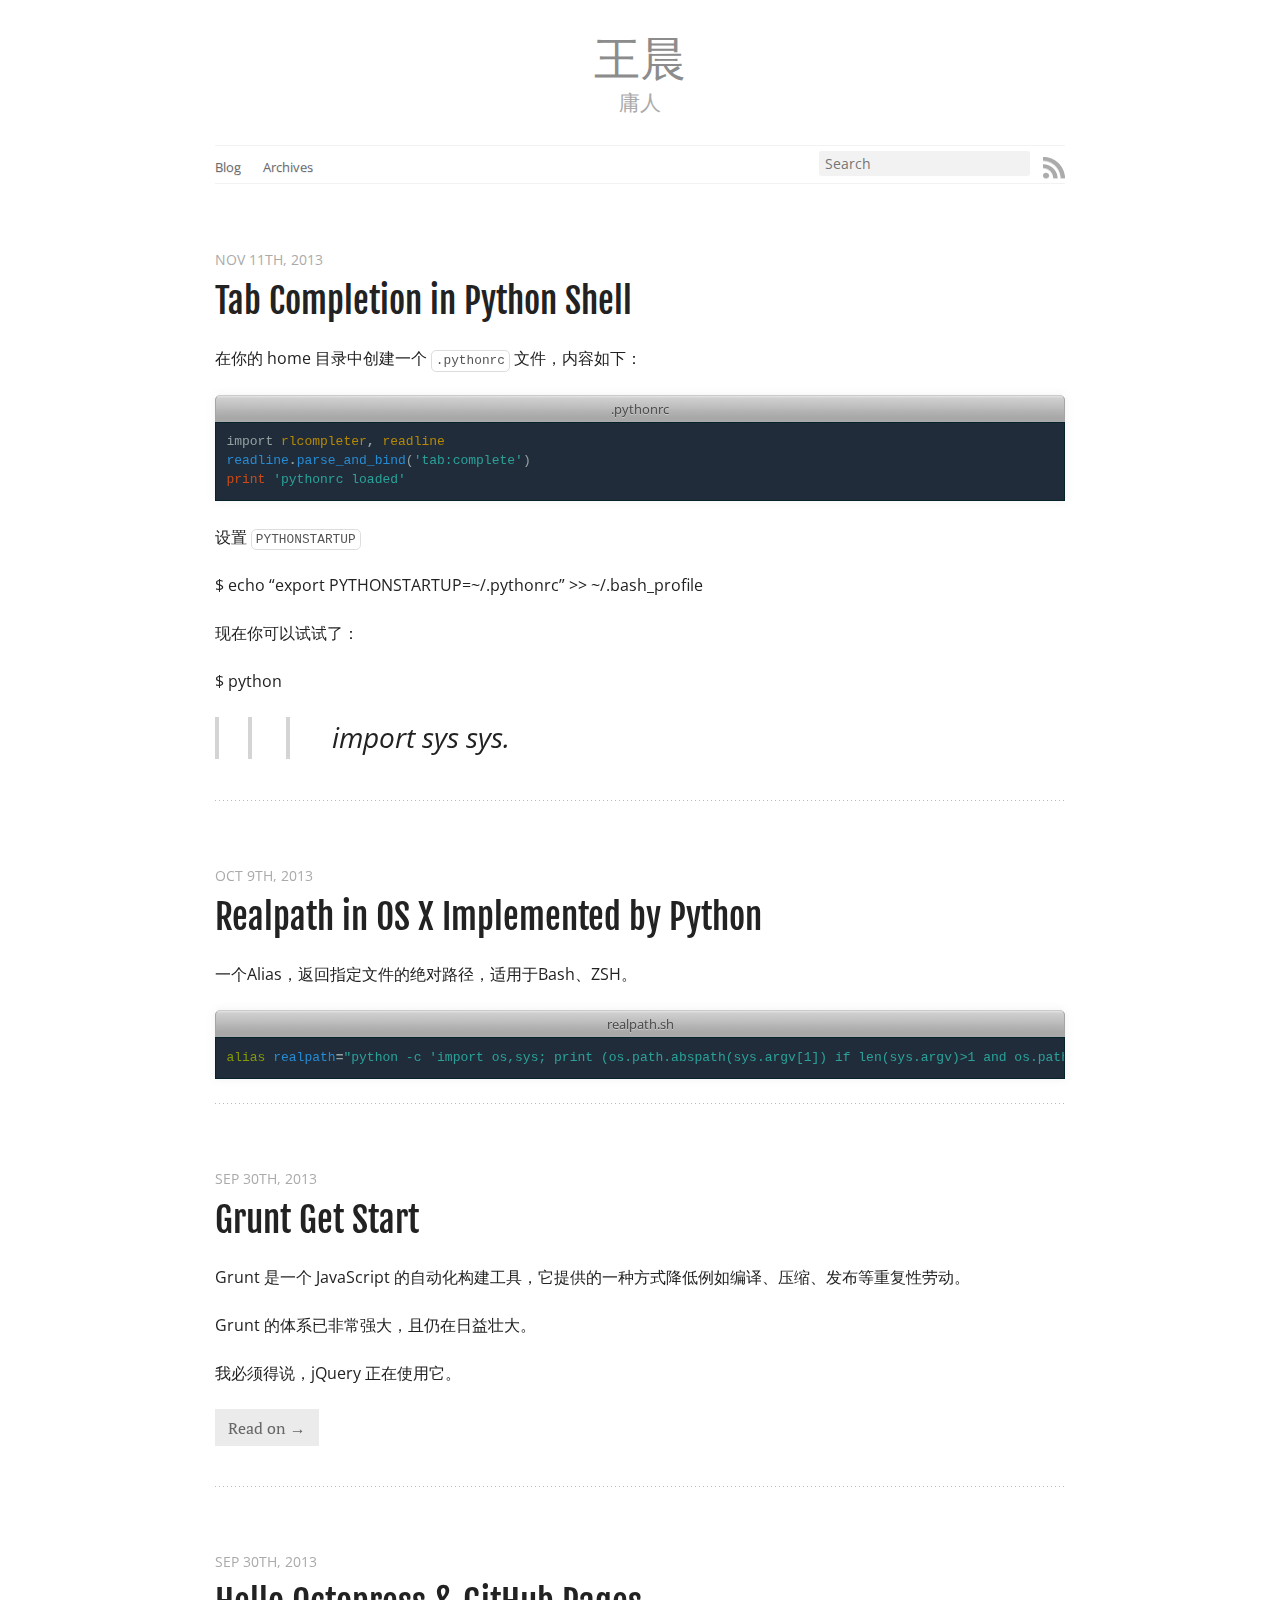
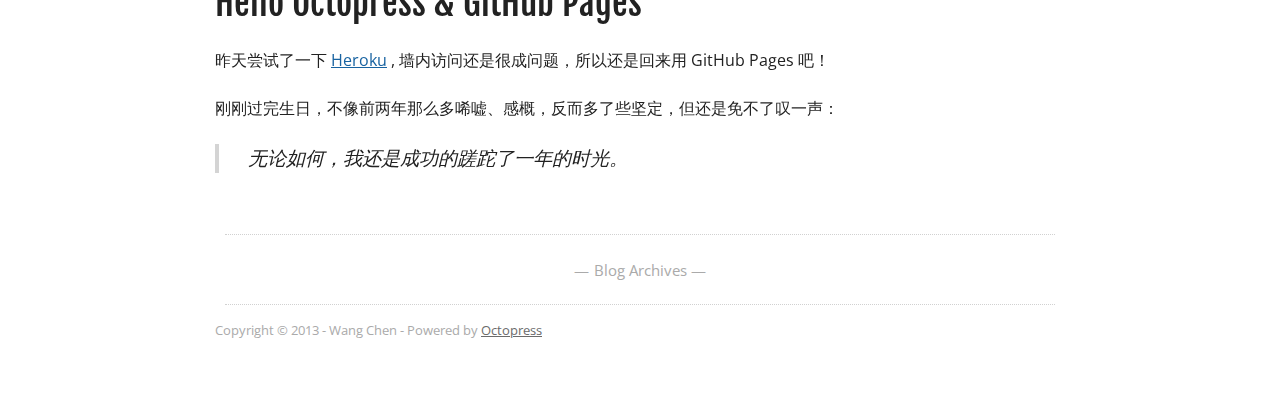
==== index.html @ 759566e2 "Site updated at 2013-11-11 11:44:43 UTC" ====
<!DOCTYPE html>
<!--[if IEMobile 7 ]><html class="no-js iem7"><![endif]-->
<!--[if lt IE 9]><html class="no-js lte-ie8"><![endif]-->
<!--[if (gt IE 8)|(gt IEMobile 7)|!(IEMobile)|!(IE)]><!--><html class="no-js" lang="en"><!--<![endif]-->
<head>
  <meta charset="utf-8">
  <title>王晨</title>
  <meta name="author" content="Wang Chen">

  
  <meta name="description" content="在你的 home 目录中创建一个 .pythonrc 文件，内容如下： .pythonrc 1
2
3
import rlcompleter, readline
readline.parse_and_bind(&#39;tab:complete&#39;)
print &#39;pythonrc &hellip;">
  

  <!-- http://t.co/dKP3o1e -->
  <meta name="HandheldFriendly" content="True">
  <meta name="MobileOptimized" content="320">
  <meta name="viewport" content="width=device-width, initial-scale=1">

  
  <link rel="canonical" href="http://wangchen.org">
  <link href="/favicon.png" rel="icon">
  <link href="/stylesheets/screen.css" media="screen, projection" rel="stylesheet" type="text/css">
  <link href="/atom.xml" rel="alternate" title="王晨" type="application/atom+xml">
  <script src="/javascripts/modernizr-2.0.js"></script>
  <script src="//ajax.googleapis.com/ajax/libs/jquery/1.9.1/jquery.min.js"></script>
  <script>!window.jQuery && document.write(unescape('%3Cscript src="./javascripts/lib/jquery.min.js"%3E%3C/script%3E'))</script>
  <script src="/javascripts/octopress.js" type="text/javascript"></script>
  <!--Fonts from Google"s Web font directory at http://google.com/webfonts -->
<meta property="qc:admins" content="22527742776716730566727" />
<link href="http://fonts.googleapis.com/css?family=PT+Serif:regular,italic,bold,bolditalic" rel="stylesheet" type="text/css">
<link href='http://fonts.googleapis.com/css?family=Open+Sans' rel='stylesheet' type='text/css'>
<link href='http://fonts.googleapis.com/css?family=Fjalla+One' rel='stylesheet' type='text/css'>
  

</head>

<body   class="collapse-sidebar sidebar-footer" >
  <header role="banner"><hgroup>
  <h1><a href="/">王晨</a></h1>
  
    <h2>庸人</h2>
  
</hgroup>

</header>
  <nav role="navigation"><ul class="subscription" data-subscription="rss">
  <li><a href="/atom.xml" rel="subscribe-rss" title="subscribe via RSS">RSS</a></li>
  
</ul>
  
<form action="http://google.com/search" method="get">
  <fieldset role="search">
    <input type="hidden" name="q" value="site:wangchen.org" />
    <input class="search" type="text" name="q" results="0" placeholder="Search"/>
  </fieldset>
</form>
  
<ul class="main-navigation">
  <li><a href="/">Blog</a></li>
  <li><a href="/blog/archives">Archives</a></li>
</ul>

</nav>
  <div id="main">
    <div id="content">
      <div class="blog-index">
  
  
  
    <article>
      
  <header>
    
      <h1 class="entry-title"><a href="/blog/2013/11/11/tab-completion-in-python-shell/">Tab Completion in Python Shell</a></h1>
    
    
      <p class="meta">
        








  


<time datetime="2013-11-11T19:32:00+08:00" pubdate data-updated="true">Nov 11<span>th</span>, 2013</time>
        
      </p>
    
  </header>


  <div class="entry-content"><p>在你的 home 目录中创建一个 <code>.pythonrc</code> 文件，内容如下：</p>

<figure class='code'><figcaption><span>.pythonrc </span></figcaption>
 <div class="highlight"><table><tr><td class="gutter"><pre class="line-numbers"><span class='line-number'>1</span>
<span class='line-number'>2</span>
<span class='line-number'>3</span>
</pre></td><td class='code'><pre><code class='python'><span class='line'><span class="kn">import</span> <span class="nn">rlcompleter</span><span class="o">,</span> <span class="nn">readline</span>
</span><span class='line'><span class="n">readline</span><span class="o">.</span><span class="n">parse_and_bind</span><span class="p">(</span><span class="s">&#39;tab:complete&#39;</span><span class="p">)</span>
</span><span class='line'><span class="k">print</span> <span class="s">&#39;pythonrc loaded&#39;</span>
</span></code></pre></td></tr></table></div></figure>


<p>设置 <code>PYTHONSTARTUP</code></p>

<p>  $ echo &ldquo;export PYTHONSTARTUP=~/.pythonrc&rdquo; >> ~/.bash_profile</p>

<p>现在你可以试试了：</p>

<p>  $ python</p>

<blockquote><blockquote><blockquote><p>import sys
sys.<TAB><TAB></p></blockquote></blockquote></blockquote>
</div>
  
  


    </article>
  
  
    <article>
      
  <header>
    
      <h1 class="entry-title"><a href="/blog/2013/10/09/realpath-in-os-x-implemented-by-python/">Realpath in OS X Implemented by Python</a></h1>
    
    
      <p class="meta">
        








  


<time datetime="2013-10-09T19:54:00+08:00" pubdate data-updated="true">Oct 9<span>th</span>, 2013</time>
        
      </p>
    
  </header>


  <div class="entry-content"><p>一个Alias，返回指定文件的绝对路径，适用于Bash、ZSH。</p>

<figure class='code'><figcaption><span>realpath.sh </span></figcaption>
 <div class="highlight"><table><tr><td class="gutter"><pre class="line-numbers"><span class='line-number'>1</span>
</pre></td><td class='code'><pre><code class='sh'><span class='line'><span class="nb">alias </span><span class="nv">realpath</span><span class="o">=</span><span class="s2">&quot;python -c &#39;import os,sys; print (os.path.abspath(sys.argv[1]) if len(sys.argv)&gt;1 and os.path.exists(sys.argv[1]) else \&quot;Invalid path\nUsage: realpath &lt;path&gt;\&quot;)&#39;&quot;</span>
</span></code></pre></td></tr></table></div></figure>

</div>
  
  


    </article>
  
  
    <article>
      
  <header>
    
      <h1 class="entry-title"><a href="/blog/2013/09/30/grunt-get-start/">Grunt Get Start</a></h1>
    
    
      <p class="meta">
        








  


<time datetime="2013-09-30T06:59:00+08:00" pubdate data-updated="true">Sep 30<span>th</span>, 2013</time>
        
      </p>
    
  </header>


  <div class="entry-content"><p>Grunt 是一个 JavaScript 的自动化构建工具，它提供的一种方式降低例如编译、压缩、发布等重复性劳动。</p>

<p>Grunt 的体系已非常强大，且仍在日益壮大。</p>

<p>我必须得说，jQuery 正在使用它。</p>

</div>
  
  
    <footer>
      <a rel="full-article" href="/blog/2013/09/30/grunt-get-start/">Read on &rarr;</a>
    </footer>
  


    </article>
  
  
    <article>
      
  <header>
    
      <h1 class="entry-title"><a href="/blog/2013/09/30/hello-octopress-and-github-pages/">Hello Octopress &amp; GitHub Pages</a></h1>
    
    
      <p class="meta">
        








  


<time datetime="2013-09-30T06:16:00+08:00" pubdate data-updated="true">Sep 30<span>th</span>, 2013</time>
        
      </p>
    
  </header>


  <div class="entry-content"><p>昨天尝试了一下 <a href="http://heroku.com">Heroku</a> , 墙内访问还是很成问题，所以还是回来用 GitHub Pages 吧！</p>

<p>刚刚过完生日，不像前两年那么多唏嘘、感概，反而多了些坚定，但还是免不了叹一声：</p>

<blockquote><p>无论如何，我还是成功的蹉跎了一年的时光。</p></blockquote>
</div>
  
  


    </article>
  
  <div class="pagination">
    
    <a href="/blog/archives">Blog Archives</a>
    
  </div>
</div>
<aside class="sidebar">
  
    <section>
  <h1>Recent Posts</h1>
  <ul id="recent_posts">
    
      <li class="post">
        <a href="/blog/2013/11/11/tab-completion-in-python-shell/">Tab completion in Python Shell</a>
      </li>
    
      <li class="post">
        <a href="/blog/2013/10/09/realpath-in-os-x-implemented-by-python/">Realpath in OS X implemented by Python</a>
      </li>
    
      <li class="post">
        <a href="/blog/2013/09/30/grunt-get-start/">Grunt Get Start</a>
      </li>
    
      <li class="post">
        <a href="/blog/2013/09/30/hello-octopress-and-github-pages/">Hello Octopress &amp; GitHub Pages</a>
      </li>
    
  </ul>
</section>

<section>
  <h1>GitHub Repos</h1>
  <ul id="gh_repos">
    <li class="loading">Status updating&#8230;</li>
  </ul>
  
  <a href="https://github.com/kitta4587@gmail.com">@kitta4587@gmail.com</a> on GitHub
  
  <script type="text/javascript">
    $(document).ready(function(){
        if (!window.jXHR){
            var jxhr = document.createElement('script');
            jxhr.type = 'text/javascript';
            jxhr.src = '/javascripts/libs/jXHR.js';
            var s = document.getElementsByTagName('script')[0];
            s.parentNode.insertBefore(jxhr, s);
        }

        github.showRepos({
            user: 'kitta4587@gmail.com',
            count: 0,
            skip_forks: true,
            target: '#gh_repos'
        });
    });
  </script>
  <script src="/javascripts/github.js" type="text/javascript"> </script>
</section>



<section class="googleplus">
  <h1>
    <a href="https://plus.google.com/kitta4587@gmail.com?rel=author">
      <img src="http://www.google.com/images/icons/ui/gprofile_button-32.png" width="32" height="32">
      Google+
    </a>
  </h1>
</section>



  
</aside>

    </div>
  </div>
  
  <footer role="contentinfo"><p>
  Copyright &copy; 2013 - Wang Chen -
  <span class="credit">Powered by <a href="http://octopress.org">Octopress</a></span>
</p>

</footer>
  

<script type="text/javascript">
      var disqus_shortname = 'wangchen-blog';
      
        
        var disqus_script = 'count.js';
      
    (function () {
      var dsq = document.createElement('script'); dsq.type = 'text/javascript'; dsq.async = true;
      dsq.src = 'http://' + disqus_shortname + '.disqus.com/' + disqus_script;
      (document.getElementsByTagName('head')[0] || document.getElementsByTagName('body')[0]).appendChild(dsq);
    }());
</script>








  <script type="text/javascript">
    (function() {
      var script = document.createElement('script'); script.type = 'text/javascript'; script.async = true;
      script.src = 'https://apis.google.com/js/plusone.js';
      var s = document.getElementsByTagName('script')[0]; s.parentNode.insertBefore(script, s);
    })();
  </script>



  <script type="text/javascript">
    (function(){
      var twitterWidgets = document.createElement('script');
      twitterWidgets.type = 'text/javascript';
      twitterWidgets.async = true;
      twitterWidgets.src = 'http://platform.twitter.com/widgets.js';
      document.getElementsByTagName('head')[0].appendChild(twitterWidgets);
    })();
  </script>




  
</body>
</html>
---- stylesheets/screen.css ----
html,body,div,span,applet,object,iframe,h1,h2,h3,h4,h5,h6,p,blockquote,pre,a,abbr,acronym,address,big,cite,code,del,dfn,em,img,ins,kbd,q,s,samp,small,strike,strong,sub,sup,tt,var,b,u,i,center,dl,dt,dd,ol,ul,li,fieldset,form,label,legend,table,caption,tbody,tfoot,thead,tr,th,td,article,aside,canvas,details,embed,figure,figcaption,footer,header,hgroup,menu,nav,output,ruby,section,summary,time,mark,audio,video{margin:0;padding:0;border:0;font:inherit;font-size:100%;vertical-align:baseline}html{line-height:1}ol,ul{list-style:none}table{border-collapse:collapse;border-spacing:0}caption,th,td{text-align:left;font-weight:normal;vertical-align:middle}q,blockquote{quotes:none}q:before,q:after,blockquote:before,blockquote:after{content:"";content:none}a img{border:none}article,aside,details,figcaption,figure,footer,header,hgroup,menu,nav,section,summary{display:block}article,aside,details,figcaption,figure,footer,header,hgroup,menu,nav,section,summary{display:block}a{color:#1863a1}a:visited{color:#751590}a:focus{color:#0181eb}a:hover{color:#0181eb}a:active{color:#01579f}aside.sidebar a{color:#1863a1}aside.sidebar a:focus{color:#0181eb}aside.sidebar a:hover{color:#0181eb}aside.sidebar a:active{color:#01579f}a{-webkit-transition:color 0.3s;-moz-transition:color 0.3s;-o-transition:color 0.3s;transition:color 0.3s}html{background:#252525 url('/images/line-tile.png?1381381595') top left}body>div{background:#f2f2f2 url('/images/noise.png?1381381595') top left;border-bottom:1px solid #bfbfbf}body>div>div{background:#f8f8f8 url('/images/noise.png?1381381595') top left;border-right:1px solid #e0e0e0}.heading,body>header h1,h1,h2,h3,h4,h5,h6{font-family:"Fjalla One","Georgia","Helvetica Neue",Arial,sans-serif}.sans,body>header h2,article header p.meta,article>footer,#content .blog-index footer,html .gist .gist-file .gist-meta,#blog-archives a.category,#blog-archives time,aside.sidebar section,body>footer{font-family:"Open Sans","Helvetica Neue",Arial,sans-serif}.serif,body,#content .blog-index a[rel=full-article]{font-family:"PT Serif",Georgia,Times,"Times New Roman",serif}.mono,pre,code,tt,p code,li code{font-family:Menlo,Monaco,"Andale Mono","lucida console","Courier New",monospace}body>header h1{font-size:2.2em;font-family:"Fjalla One","Georgia","Helvetica Neue",Arial,sans-serif;font-weight:normal;line-height:1.2em;margin-bottom:0.6667em}body>header h2{font-family:"PT Serif",Georgia,Times,"Times New Roman",serif}body{line-height:1.5em;color:#222}h1{font-size:2.2em;line-height:1.2em}@media only screen and (min-width: 992px){body{font-size:1.15em}h1{font-size:2.6em;line-height:1.2em}}h1,h2,h3,h4,h5,h6{text-rendering:optimizelegibility;margin-bottom:1em;font-weight:bold}h2,section h1{font-size:1.5em}h3,section h2,section section h1{font-size:1.3em}h4,section h3,section section h2,section section section h1{font-size:1em}h5,section h4,section section h3{font-size:.9em}h6,section h5,section section h4,section section section h3{font-size:.8em}p,article blockquote,ul,ol{margin-bottom:1.5em}ul{list-style-type:disc}ul ul{list-style-type:circle;margin-bottom:0px}ul ul ul{list-style-type:square;margin-bottom:0px}ol{list-style-type:decimal}ol ol{list-style-type:lower-alpha;margin-bottom:0px}ol ol ol{list-style-type:lower-roman;margin-bottom:0px}ul,ul ul,ul ol,ol,ol ul,ol ol{margin-left:1.3em}ul ul,ul ol,ol ul,ol ol{margin-bottom:0em}strong{font-weight:bold}em{font-style:italic}sup,sub{font-size:0.8em;position:relative;display:inline-block}sup{top:-.5em}sub{bottom:-.5em}q{font-style:italic}q:before{content:"\201C"}q:after{content:"\201D"}em,dfn{font-style:italic}strong,dfn{font-weight:bold}del,s{text-decoration:line-through}abbr,acronym{border-bottom:1px dotted;cursor:help}sub,sup{line-height:0}hr{margin-bottom:0.2em}small{font-size:.8em}big{font-size:1.2em}article blockquote{font-style:italic;position:relative;font-size:1.2em;line-height:1.5em;padding-left:1em;border-left:4px solid rgba(170,170,170,0.5)}article blockquote cite{font-style:italic}article blockquote cite a{color:#aaa !important;word-wrap:break-word}article blockquote cite:before{content:'\2014';padding-right:.3em;padding-left:.3em;color:#aaa}@media only screen and (min-width: 992px){article blockquote{padding-left:1.5em;border-left-width:4px}}.pullquote-right:before,.pullquote-left:before{padding:0;border:none;content:attr(data-pullquote);float:right;width:45%;margin:.5em 0 1em 1.5em;position:relative;top:7px;font-size:1.4em;line-height:1.45em}.pullquote-left:before{float:left;margin:.5em 1.5em 1em 0}.force-wrap,article a,aside.sidebar a{white-space:-moz-pre-wrap;white-space:-pre-wrap;white-space:-o-pre-wrap;white-space:pre-wrap;word-wrap:break-word}.group,body>header,body>nav,body>footer,body #content>article,body #content>div>article,body #content>div>section,body div.pagination,aside.sidebar,#main,#content,.sidebar{*zoom:1}.group:after,body>header:after,body>nav:after,body>footer:after,body #content>article:after,body #content>div>section:after,body div.pagination:after,#main:after,#content:after,.sidebar:after{content:"";display:table;clear:both}body{-webkit-text-size-adjust:none;max-width:1200px;position:relative;margin:0 auto}body>header,body>nav,body>footer,body #content>article,body #content>div>article,body #content>div>section{padding-left:18px;padding-right:18px}@media only screen and (min-width: 480px){body>header,body>nav,body>footer,body #content>article,body #content>div>article,body #content>div>section{padding-left:25px;padding-right:25px}}@media only screen and (min-width: 768px){body>header,body>nav,body>footer,body #content>article,body #content>div>article,body #content>div>section{padding-left:35px;padding-right:35px}}@media only screen and (min-width: 992px){body>header,body>nav,body>footer,body #content>article,body #content>div>article,body #content>div>section{padding-left:55px;padding-right:55px}}body div.pagination{margin-left:18px;margin-right:18px}@media only screen and (min-width: 480px){body div.pagination{margin-left:25px;margin-right:25px}}@media only screen and (min-width: 768px){body div.pagination{margin-left:35px;margin-right:35px}}@media only screen and (min-width: 992px){body div.pagination{margin-left:55px;margin-right:55px}}body>header{font-size:1em;padding-top:1.5em;padding-bottom:1.5em}#content{overflow:hidden}#content>div,#content>article{width:100%}aside.sidebar{float:none;padding:0 18px 1px;background-color:#f7f7f7;border-top:1px solid #e0e0e0}.flex-content,article img,article video,article .flash-video,aside.sidebar img{max-width:100%;height:auto}.basic-alignment.left,article img.left,article video.left,article .left.flash-video,aside.sidebar img.left{float:left;margin-right:1.5em}.basic-alignment.right,article img.right,article video.right,article .right.flash-video,aside.sidebar img.right{float:right;margin-left:1.5em}.basic-alignment.center,article img.center,article video.center,article .center.flash-video,aside.sidebar img.center{display:block;margin:0 auto 1.5em}.basic-alignment.left,article img.left,article video.left,article .left.flash-video,aside.sidebar img.left,.basic-alignment.right,article img.right,article video.right,article .right.flash-video,aside.sidebar img.right{margin-bottom:.8em}.toggle-sidebar,.no-sidebar .toggle-sidebar{display:none}@media only screen and (min-width: 750px){body.sidebar-footer aside.sidebar{float:none;width:auto;clear:left;margin:0;padding:0 35px 1px;background-color:#f7f7f7;border-top:1px solid #eaeaea}body.sidebar-footer aside.sidebar section.odd,body.sidebar-footer aside.sidebar section.even{float:left;width:48%}body.sidebar-footer aside.sidebar section.odd{margin-left:0}body.sidebar-footer aside.sidebar section.even{margin-left:4%}body.sidebar-footer aside.sidebar.thirds section{width:30%;margin-left:5%}body.sidebar-footer aside.sidebar.thirds section.first{margin-left:0;clear:both}}body.sidebar-footer #content{margin-right:0px}body.sidebar-footer .toggle-sidebar{display:none}@media only screen and (min-width: 550px){body>header{font-size:1em}}@media only screen and (min-width: 750px){aside.sidebar{float:none;width:auto;clear:left;margin:0;padding:0 35px 1px;background-color:#f7f7f7;border-top:1px solid #eaeaea}aside.sidebar section.odd,aside.sidebar section.even{float:left;width:48%}aside.sidebar section.odd{margin-left:0}aside.sidebar section.even{margin-left:4%}aside.sidebar.thirds section{width:30%;margin-left:5%}aside.sidebar.thirds section.first{margin-left:0;clear:both}}@media only screen and (min-width: 768px){body{-webkit-text-size-adjust:auto}body>header{font-size:1.2em}#main{padding:0;margin:0 auto}#content{overflow:visible;margin-right:240px;position:relative}.no-sidebar #content{margin-right:0;border-right:0}.collapse-sidebar #content{margin-right:20px}#content>div,#content>article{padding-top:17.5px;padding-bottom:17.5px;float:left}aside.sidebar{width:210px;padding:0 15px 15px;background:none;clear:none;float:left;margin:0 -100% 0 0}aside.sidebar section{width:auto;margin-left:0}aside.sidebar section.odd,aside.sidebar section.even{float:none;width:auto;margin-left:0}.collapse-sidebar aside.sidebar{float:none;width:auto;clear:left;margin:0;padding:0 35px 1px;background-color:#f7f7f7;border-top:1px solid #eaeaea}.collapse-sidebar aside.sidebar section.odd,.collapse-sidebar aside.sidebar section.even{float:left;width:48%}.collapse-sidebar aside.sidebar section.odd{margin-left:0}.collapse-sidebar aside.sidebar section.even{margin-left:4%}.collapse-sidebar aside.sidebar.thirds section{width:30%;margin-left:5%}.collapse-sidebar aside.sidebar.thirds section.first{margin-left:0;clear:both}}@media only screen and (min-width: 992px){body>header{font-size:1.3em}#content{margin-right:300px}#content>div,#content>article{padding-top:27.5px;padding-bottom:27.5px}aside.sidebar{width:260px;padding:1.2em 20px 20px}.collapse-sidebar aside.sidebar{padding-left:55px;padding-right:55px}}@media only screen and (min-width: 768px){ul,ol{margin-left:0}}body>header{background:#333}body>header h1{display:inline-block;margin:0}body>header h1 a,body>header h1 a:visited,body>header h1 a:hover{color:#f2f2f2;text-decoration:none}body>header h2{margin:.2em 0 0;font-size:1em;color:#aaa;font-weight:normal}body>nav{position:relative;background-color:#ccc;background:url('/images/noise.png?1381381595'),-webkit-gradient(linear, 50% 0%, 50% 100%, color-stop(0%, #e0e0e0), color-stop(50%, #cccccc), color-stop(100%, #b0b0b0));background:url('/images/noise.png?1381381595'),-webkit-linear-gradient(#e0e0e0,#cccccc,#b0b0b0);background:url('/images/noise.png?1381381595'),-moz-linear-gradient(#e0e0e0,#cccccc,#b0b0b0);background:url('/images/noise.png?1381381595'),-o-linear-gradient(#e0e0e0,#cccccc,#b0b0b0);background:url('/images/noise.png?1381381595'),linear-gradient(#e0e0e0,#cccccc,#b0b0b0);border-top:1px solid #f2f2f2;border-bottom:1px solid #8c8c8c;padding-top:.35em;padding-bottom:.35em}body>nav form{-webkit-background-clip:padding;-moz-background-clip:padding;background-clip:padding-box;margin:0;padding:0}body>nav form .search{padding:.3em .5em 0;font-size:.85em;font-family:"Open Sans","Helvetica Neue",Arial,sans-serif;line-height:1.1em;width:95%;-webkit-border-radius:0.5em;-moz-border-radius:0.5em;-ms-border-radius:0.5em;-o-border-radius:0.5em;border-radius:0.5em;-webkit-background-clip:padding;-moz-background-clip:padding;background-clip:padding-box;-webkit-box-shadow:#d1d1d1 0 1px;-moz-box-shadow:#d1d1d1 0 1px;box-shadow:#d1d1d1 0 1px;background-color:#f2f2f2;border:1px solid #b3b3b3;color:#888}body>nav form .search:focus{color:#444;border-color:#80b1df;-webkit-box-shadow:#80b1df 0 0 4px,#80b1df 0 0 3px inset;-moz-box-shadow:#80b1df 0 0 4px,#80b1df 0 0 3px inset;box-shadow:#80b1df 0 0 4px,#80b1df 0 0 3px inset;background-color:#fff;outline:none}body>nav fieldset[role=search]{float:right;width:48%}body>nav fieldset.mobile-nav{float:left;width:48%}body>nav fieldset.mobile-nav select{width:100%;font-size:.8em;border:1px solid #888}body>nav ul{display:none}@media only screen and (min-width: 550px){body>nav{font-size:.9em}body>nav ul{margin:0;padding:0;border:0;overflow:hidden;*zoom:1;float:left;display:block;padding-top:.15em}body>nav ul li{list-style-image:none;list-style-type:none;margin-left:0;white-space:nowrap;display:inline;float:left;padding-left:0;padding-right:0}body>nav ul li:first-child,body>nav ul li.first{padding-left:0}body>nav ul li:last-child{padding-right:0}body>nav ul li.last{padding-right:0}body>nav ul.subscription{margin-left:.8em;float:right}body>nav ul.subscription li:last-child a{padding-right:0}body>nav ul li{margin:0}body>nav a{color:#6b6b6b;font-family:"Open Sans","Helvetica Neue",Arial,sans-serif;text-shadow:#ebebeb 0 1px;float:left;text-decoration:none;font-size:1.1em;padding:.1em 0;line-height:1.5em}body>nav a:visited{color:#6b6b6b}body>nav a:hover{color:#2b2b2b}body>nav li+li{border-left:1px solid #b0b0b0;margin-left:.8em}body>nav li+li a{padding-left:.8em;border-left:1px solid #dedede}body>nav form{float:right;text-align:left;padding-left:.8em;width:175px}body>nav form .search{width:93%;font-size:.95em;line-height:1.2em}body>nav ul[data-subscription$=email]+form{width:97px}body>nav ul[data-subscription$=email]+form .search{width:91%}body>nav fieldset.mobile-nav{display:none}body>nav fieldset[role=search]{width:99%}}@media only screen and (min-width: 992px){body>nav form{width:215px}body>nav ul[data-subscription$=email]+form{width:147px}}.no-placeholder body>nav .search{background:#f2f2f2 url('/images/search.png?1381381595') 0.3em 0.25em no-repeat;text-indent:1.3em}@media only screen and (min-width: 550px){.maskImage body>nav ul[data-subscription$=email]+form{width:123px}}@media only screen and (min-width: 992px){.maskImage body>nav ul[data-subscription$=email]+form{width:173px}}.maskImage ul.subscription{position:relative;top:.2em}.maskImage ul.subscription li,.maskImage ul.subscription a{border:0;padding:0}.maskImage a[rel=subscribe-rss]{position:relative;top:0px;text-indent:-999999em;background-color:#dedede;border:0;padding:0}.maskImage a[rel=subscribe-rss],.maskImage a[rel=subscribe-rss]:after{-webkit-mask-image:url('/images/rss.png?1381381595');-moz-mask-image:url('/images/rss.png?1381381595');-ms-mask-image:url('/images/rss.png?1381381595');-o-mask-image:url('/images/rss.png?1381381595');mask-image:url('/images/rss.png?1381381595');-webkit-mask-repeat:no-repeat;-moz-mask-repeat:no-repeat;-ms-mask-repeat:no-repeat;-o-mask-repeat:no-repeat;mask-repeat:no-repeat;width:22px;height:22px}.maskImage a[rel=subscribe-rss]:after{content:"";position:absolute;top:-1px;left:0;background-color:#ababab}.maskImage a[rel=subscribe-rss]:hover:after{background-color:#9e9e9e}.maskImage a[rel=subscribe-email]{position:relative;top:0px;text-indent:-999999em;background-color:#dedede;border:0;padding:0}.maskImage a[rel=subscribe-email],.maskImage a[rel=subscribe-email]:after{-webkit-mask-image:url('/images/email.png?1381381595');-moz-mask-image:url('/images/email.png?1381381595');-ms-mask-image:url('/images/email.png?1381381595');-o-mask-image:url('/images/email.png?1381381595');mask-image:url('/images/email.png?1381381595');-webkit-mask-repeat:no-repeat;-moz-mask-repeat:no-repeat;-ms-mask-repeat:no-repeat;-o-mask-repeat:no-repeat;mask-repeat:no-repeat;width:28px;height:22px}.maskImage a[rel=subscribe-email]:after{content:"";position:absolute;top:-1px;left:0;background-color:#ababab}.maskImage a[rel=subscribe-email]:hover:after{background-color:#9e9e9e}article{padding-top:1em}article header{position:relative;padding-top:2em;padding-bottom:1em;margin-bottom:1em;background:url('[data-uri]') bottom left repeat-x}article header h1{margin:0}article header h1 a{text-decoration:none}article header h1 a:hover{text-decoration:underline}article header p{font-size:.9em;color:#aaa;margin:0}article header p.meta{text-transform:uppercase;position:absolute;top:0}@media only screen and (min-width: 768px){article header{margin-bottom:1.5em;padding-bottom:1em;background:url('[data-uri]') bottom left repeat-x}}article h2{padding-top:0.8em;background:url('[data-uri]') top left repeat-x}.entry-content article h2:first-child,article header+h2{padding-top:0}article h2:first-child,article header+h2{background:none}article .feature{padding-top:.5em;margin-bottom:1em;padding-bottom:1em;background:url('[data-uri]') bottom left repeat-x;font-size:2.0em;font-style:italic;line-height:1.3em}article img,article video,article .flash-video{-webkit-border-radius:0.3em;-moz-border-radius:0.3em;-ms-border-radius:0.3em;-o-border-radius:0.3em;border-radius:0.3em;-webkit-box-shadow:rgba(0,0,0,0.15) 0 1px 4px;-moz-box-shadow:rgba(0,0,0,0.15) 0 1px 4px;box-shadow:rgba(0,0,0,0.15) 0 1px 4px;-webkit-box-sizing:border-box;-moz-box-sizing:border-box;box-sizing:border-box;border:#fff 0.5em solid}article video,article .flash-video{margin:0 auto 1.5em}article video{display:block;width:100%}article .flash-video>div{position:relative;display:block;padding-bottom:56.25%;padding-top:1px;height:0;overflow:hidden}article .flash-video>div iframe,article .flash-video>div object,article .flash-video>div embed{position:absolute;top:0;left:0;width:100%;height:100%}article>footer{padding-bottom:2.5em;margin-top:2em}article>footer p.meta{margin-bottom:.8em;font-size:.85em;clear:both;overflow:hidden}.blog-index article+article{background:url('[data-uri]') top left repeat-x}#content .blog-index{padding-top:0;padding-bottom:0}#content .blog-index article{padding-top:2em}#content .blog-index article header{background:none;padding-bottom:0}#content .blog-index article h1{font-size:2.2em}#content .blog-index article h1 a{color:inherit}#content .blog-index article h1 a:hover{color:#0181eb}#content .blog-index a[rel=full-article]{background:#ebebeb;display:inline-block;padding:.4em .8em;margin-right:.5em;text-decoration:none;color:#666;-webkit-transition:background-color 0.5s;-moz-transition:background-color 0.5s;-o-transition:background-color 0.5s;transition:background-color 0.5s}#content .blog-index a[rel=full-article]:hover{background:#0181eb;text-shadow:none;color:#f8f8f8}#content .blog-index footer{margin-top:1em}.separator,article>footer .byline+time:before,article>footer time+time:before,article>footer .comments:before,article>footer .byline ~ .categories:before{content:"\2022 ";padding:0 .4em 0 .2em;display:inline-block}#content div.pagination{text-align:center;font-size:.95em;position:relative;background:url('[data-uri]') top left repeat-x;padding-top:1.5em;padding-bottom:1.5em}#content div.pagination a{text-decoration:none;color:#aaa}#content div.pagination a.prev{position:absolute;left:0}#content div.pagination a.next{position:absolute;right:0}#content div.pagination a:hover{color:#0181eb}#content div.pagination a[href*=archive]:before,#content div.pagination a[href*=archive]:after{content:'\2014';padding:0 .3em}p.meta+.sharing{padding-top:1em;padding-left:0;background:url('[data-uri]') top left repeat-x}#fb-root{display:none}.highlight,html .gist .gist-file .gist-syntax .gist-highlight{border:1px solid #05232b !important}.highlight table td.code,html .gist .gist-file .gist-syntax .gist-highlight table td.code{width:100%}.highlight .line-numbers,html .gist .gist-file .gist-syntax .highlight .line_numbers{text-align:right;font-size:13px;line-height:1.45em;background:#073642 url('/images/noise.png?1381381595') top left !important;border-right:1px solid #00232c !important;-webkit-box-shadow:#083e4b -1px 0 inset;-moz-box-shadow:#083e4b -1px 0 inset;box-shadow:#083e4b -1px 0 inset;text-shadow:#021014 0 -1px;padding:.8em !important;-webkit-border-radius:0;-moz-border-radius:0;-ms-border-radius:0;-o-border-radius:0;border-radius:0}.highlight .line-numbers span,html .gist .gist-file .gist-syntax .highlight .line_numbers span{color:#586e75 !important}figure.code,.gist-file,pre{-webkit-box-shadow:rgba(0,0,0,0.06) 0 0 10px;-moz-box-shadow:rgba(0,0,0,0.06) 0 0 10px;box-shadow:rgba(0,0,0,0.06) 0 0 10px}figure.code .highlight pre,.gist-file .highlight pre,pre .highlight pre{-webkit-box-shadow:none;-moz-box-shadow:none;box-shadow:none}.gist .highlight *::-moz-selection,figure.code .highlight *::-moz-selection{background:#386774;color:inherit;text-shadow:#002b36 0 1px}.gist .highlight *::-webkit-selection,figure.code .highlight *::-webkit-selection{background:#386774;color:inherit;text-shadow:#002b36 0 1px}.gist .highlight *::selection,figure.code .highlight *::selection{background:#386774;color:inherit;text-shadow:#002b36 0 1px}html .gist .gist-file{margin-bottom:1.8em;position:relative;border:none;padding-top:26px !important}html .gist .gist-file .highlight{margin-bottom:0}html .gist .gist-file .gist-syntax{border-bottom:0 !important;background:none !important}html .gist .gist-file .gist-syntax .gist-highlight{background:#002b36 !important}html .gist .gist-file .gist-syntax .highlight pre{padding:0}html .gist .gist-file .gist-meta{padding:.6em 0.8em;border:1px solid #083e4b !important;color:#586e75;font-size:.7em !important;background:#073642 url('/images/noise.png?1381381595') top left;line-height:1.5em}html .gist .gist-file .gist-meta a{color:#75878b !important;text-decoration:none}html .gist .gist-file .gist-meta a:hover{text-decoration:underline}html .gist .gist-file .gist-meta a:hover{color:#93a1a1 !important}html .gist .gist-file .gist-meta a[href*='#file']{position:absolute;top:0;left:0;right:-10px;color:#474747 !important}html .gist .gist-file .gist-meta a[href*='#file']:hover{color:#1863a1 !important}html .gist .gist-file .gist-meta a[href*=raw]{top:.4em}pre{background:#002b36 url('/images/noise.png?1381381595') top left;-webkit-border-radius:0.4em;-moz-border-radius:0.4em;-ms-border-radius:0.4em;-o-border-radius:0.4em;border-radius:0.4em;border:1px solid #05232b;line-height:1.45em;font-size:13px;margin-bottom:2.1em;padding:.8em 1em;color:#93a1a1;overflow:auto}h3.filename+pre{-moz-border-radius-topleft:0px;-webkit-border-top-left-radius:0px;border-top-left-radius:0px;-moz-border-radius-topright:0px;-webkit-border-top-right-radius:0px;border-top-right-radius:0px}p code,li code{display:inline-block;white-space:no-wrap;background:#fff;font-size:.8em;line-height:1.5em;color:#555;border:1px solid #ddd;-webkit-border-radius:0.4em;-moz-border-radius:0.4em;-ms-border-radius:0.4em;-o-border-radius:0.4em;border-radius:0.4em;padding:0 .3em;margin:-1px 0}p pre code,li pre code{font-size:1em !important;background:none;border:none}.pre-code,html .gist .gist-file .gist-syntax .highlight pre,.highlight code{font-family:Menlo,Monaco,"Andale Mono","lucida console","Courier New",monospace !important;overflow:scroll;overflow-y:hidden;display:block;padding:.8em;overflow-x:auto;line-height:1.45em;background:#002b36 url('/images/noise.png?1381381595') top left !important;color:#93a1a1 !important}.pre-code span,html .gist .gist-file .gist-syntax .highlight pre span,.highlight code span{color:#93a1a1 !important}.pre-code span,html .gist .gist-file .gist-syntax .highlight pre span,.highlight code span{font-style:normal !important;font-weight:normal !important}.pre-code .c,html .gist .gist-file .gist-syntax .highlight pre .c,.highlight code .c{color:#586e75 !important;font-style:italic !important}.pre-code .cm,html .gist .gist-file .gist-syntax .highlight pre .cm,.highlight code .cm{color:#586e75 !important;font-style:italic !important}.pre-code .cp,html .gist .gist-file .gist-syntax .highlight pre .cp,.highlight code .cp{color:#586e75 !important;font-style:italic !important}.pre-code .c1,html .gist .gist-file .gist-syntax .highlight pre .c1,.highlight code .c1{color:#586e75 !important;font-style:italic !important}.pre-code .cs,html .gist .gist-file .gist-syntax .highlight pre .cs,.highlight code .cs{color:#586e75 !important;font-weight:bold !important;font-style:italic !important}.pre-code .err,html .gist .gist-file .gist-syntax .highlight pre .err,.highlight code .err{color:#dc322f !important;background:none !important}.pre-code .k,html .gist .gist-file .gist-syntax .highlight pre .k,.highlight code .k{color:#cb4b16 !important}.pre-code .o,html .gist .gist-file .gist-syntax .highlight pre .o,.highlight code .o{color:#93a1a1 !important;font-weight:bold !important}.pre-code .p,html .gist .gist-file .gist-syntax .highlight pre .p,.highlight code .p{color:#93a1a1 !important}.pre-code .ow,html .gist .gist-file .gist-syntax .highlight pre .ow,.highlight code .ow{color:#2aa198 !important;font-weight:bold !important}.pre-code .gd,html .gist .gist-file .gist-syntax .highlight pre .gd,.highlight code .gd{color:#93a1a1 !important;background-color:#372c34 !important;display:inline-block}.pre-code .gd .x,html .gist .gist-file .gist-syntax .highlight pre .gd .x,.highlight code .gd .x{color:#93a1a1 !important;background-color:#4d2d33 !important;display:inline-block}.pre-code .ge,html .gist .gist-file .gist-syntax .highlight pre .ge,.highlight code .ge{color:#93a1a1 !important;font-style:italic !important}.pre-code .gh,html .gist .gist-file .gist-syntax .highlight pre .gh,.highlight code .gh{color:#586e75 !important}.pre-code .gi,html .gist .gist-file .gist-syntax .highlight pre .gi,.highlight code .gi{color:#93a1a1 !important;background-color:#1a412b !important;display:inline-block}.pre-code .gi .x,html .gist .gist-file .gist-syntax .highlight pre .gi .x,.highlight code .gi .x{color:#93a1a1 !important;background-color:#355720 !important;display:inline-block}.pre-code .gs,html .gist .gist-file .gist-syntax .highlight pre .gs,.highlight code .gs{color:#93a1a1 !important;font-weight:bold !important}.pre-code .gu,html .gist .gist-file .gist-syntax .highlight pre .gu,.highlight code .gu{color:#6c71c4 !important}.pre-code .kc,html .gist .gist-file .gist-syntax .highlight pre .kc,.highlight code .kc{color:#859900 !important;font-weight:bold !important}.pre-code .kd,html .gist .gist-file .gist-syntax .highlight pre .kd,.highlight code .kd{color:#268bd2 !important}.pre-code .kp,html .gist .gist-file .gist-syntax .highlight pre .kp,.highlight code .kp{color:#cb4b16 !important;font-weight:bold !important}.pre-code .kr,html .gist .gist-file .gist-syntax .highlight pre .kr,.highlight code .kr{color:#d33682 !important;font-weight:bold !important}.pre-code .kt,html .gist .gist-file .gist-syntax .highlight pre .kt,.highlight code .kt{color:#2aa198 !important}.pre-code .n,html .gist .gist-file .gist-syntax .highlight pre .n,.highlight code .n{color:#268bd2 !important}.pre-code .na,html .gist .gist-file .gist-syntax .highlight pre .na,.highlight code .na{color:#268bd2 !important}.pre-code .nb,html .gist .gist-file .gist-syntax .highlight pre .nb,.highlight code .nb{color:#859900 !important}.pre-code .nc,html .gist .gist-file .gist-syntax .highlight pre .nc,.highlight code .nc{color:#d33682 !important}.pre-code .no,html .gist .gist-file .gist-syntax .highlight pre .no,.highlight code .no{color:#b58900 !important}.pre-code .nl,html .gist .gist-file .gist-syntax .highlight pre .nl,.highlight code .nl{color:#859900 !important}.pre-code .ne,html .gist .gist-file .gist-syntax .highlight pre .ne,.highlight code .ne{color:#268bd2 !important;font-weight:bold !important}.pre-code .nf,html .gist .gist-file .gist-syntax .highlight pre .nf,.highlight code .nf{color:#268bd2 !important;font-weight:bold !important}.pre-code .nn,html .gist .gist-file .gist-syntax .highlight pre .nn,.highlight code .nn{color:#b58900 !important}.pre-code .nt,html .gist .gist-file .gist-syntax .highlight pre .nt,.highlight code .nt{color:#268bd2 !important;font-weight:bold !important}.pre-code .nx,html .gist .gist-file .gist-syntax .highlight pre .nx,.highlight code .nx{color:#b58900 !important}.pre-code .vg,html .gist .gist-file .gist-syntax .highlight pre .vg,.highlight code .vg{color:#268bd2 !important}.pre-code .vi,html .gist .gist-file .gist-syntax .highlight pre .vi,.highlight code .vi{color:#268bd2 !important}.pre-code .nv,html .gist .gist-file .gist-syntax .highlight pre .nv,.highlight code .nv{color:#268bd2 !important}.pre-code .mf,html .gist .gist-file .gist-syntax .highlight pre .mf,.highlight code .mf{color:#2aa198 !important}.pre-code .m,html .gist .gist-file .gist-syntax .highlight pre .m,.highlight code .m{color:#2aa198 !important}.pre-code .mh,html .gist .gist-file .gist-syntax .highlight pre .mh,.highlight code .mh{color:#2aa198 !important}.pre-code .mi,html .gist .gist-file .gist-syntax .highlight pre .mi,.highlight code .mi{color:#2aa198 !important}.pre-code .s,html .gist .gist-file .gist-syntax .highlight pre .s,.highlight code .s{color:#2aa198 !important}.pre-code .sd,html .gist .gist-file .gist-syntax .highlight pre .sd,.highlight code .sd{color:#2aa198 !important}.pre-code .s2,html .gist .gist-file .gist-syntax .highlight pre .s2,.highlight code .s2{color:#2aa198 !important}.pre-code .se,html .gist .gist-file .gist-syntax .highlight pre .se,.highlight code .se{color:#dc322f !important}.pre-code .si,html .gist .gist-file .gist-syntax .highlight pre .si,.highlight code .si{color:#268bd2 !important}.pre-code .sr,html .gist .gist-file .gist-syntax .highlight pre .sr,.highlight code .sr{color:#2aa198 !important}.pre-code .s1,html .gist .gist-file .gist-syntax .highlight pre .s1,.highlight code .s1{color:#2aa198 !important}.pre-code div .gd,html .gist .gist-file .gist-syntax .highlight pre div .gd,.highlight code div .gd,.pre-code div .gd .x,html .gist .gist-file .gist-syntax .highlight pre div .gd .x,.highlight code div .gd .x,.pre-code div .gi,html .gist .gist-file .gist-syntax .highlight pre div .gi,.highlight code div .gi,.pre-code div .gi .x,html .gist .gist-file .gist-syntax .highlight pre div .gi .x,.highlight code div .gi .x{display:inline-block;width:100%}.highlight,.gist-highlight{margin-bottom:1.8em;background:#002b36;overflow-y:hidden;overflow-x:auto}.highlight pre,.gist-highlight pre{background:none;-webkit-border-radius:0px;-moz-border-radius:0px;-ms-border-radius:0px;-o-border-radius:0px;border-radius:0px;border:none;padding:0;margin-bottom:0}pre::-webkit-scrollbar,.highlight::-webkit-scrollbar,.gist-highlight::-webkit-scrollbar{height:.5em;background:rgba(255,255,255,0.15)}pre::-webkit-scrollbar-thumb:horizontal,.highlight::-webkit-scrollbar-thumb:horizontal,.gist-highlight::-webkit-scrollbar-thumb:horizontal{background:rgba(255,255,255,0.2);-webkit-border-radius:4px;border-radius:4px}.highlight code{background:#000}figure.code{background:none;padding:0;border:0;margin-bottom:1.5em}figure.code pre{margin-bottom:0}figure.code figcaption{position:relative}figure.code .highlight{margin-bottom:0}.code-title,html .gist .gist-file .gist-meta a[href*='#file'],h3.filename,figure.code figcaption{text-align:center;font-size:13px;line-height:2em;text-shadow:#cbcccc 0 1px 0;color:#474747;font-weight:normal;margin-bottom:0;-moz-border-radius-topleft:5px;-webkit-border-top-left-radius:5px;border-top-left-radius:5px;-moz-border-radius-topright:5px;-webkit-border-top-right-radius:5px;border-top-right-radius:5px;font-family:"Open Sans","Helvetica Neue",Arial,sans-serif;background:#aaa url('/images/code_bg.png?1381381595') top repeat-x;border:1px solid #565656;border-top-color:#cbcbcb;border-left-color:#a5a5a5;border-right-color:#a5a5a5;border-bottom:0}.download-source,html .gist .gist-file .gist-meta a[href*=raw],figure.code figcaption a{position:absolute;right:.8em;text-decoration:none;color:#666 !important;z-index:1;font-size:13px;text-shadow:#cbcccc 0 1px 0;padding-left:3em}.download-source:hover,html .gist .gist-file .gist-meta a[href*=raw]:hover,figure.code figcaption a:hover{text-decoration:underline}#archive #content>div,#archive #content>div>article{padding-top:0}#blog-archives{color:#aaa}#blog-archives article{padding:1em 0 1em;position:relative;background:url('[data-uri]') bottom left repeat-x}#blog-archives article:last-child{background:none}#blog-archives article footer{padding:0;margin:0}#blog-archives h1{color:#222;margin-bottom:.3em}#blog-archives h2{display:none}#blog-archives h1{font-size:1.5em}#blog-archives h1 a{text-decoration:none;color:inherit;font-weight:normal;display:inline-block}#blog-archives h1 a:hover{text-decoration:underline}#blog-archives h1 a:hover{color:#0181eb}#blog-archives a.category,#blog-archives time{color:#aaa}#blog-archives .entry-content{display:none}#blog-archives time{font-size:.9em;line-height:1.2em}#blog-archives time .month,#blog-archives time .day{display:inline-block}#blog-archives time .month{text-transform:uppercase}#blog-archives p{margin-bottom:1em}#blog-archives a,#blog-archives .entry-content a{color:inherit}#blog-archives a:hover,#blog-archives .entry-content a:hover{color:#0181eb}#blog-archives a:hover{color:#0181eb}@media only screen and (min-width: 550px){#blog-archives article{margin-left:5em}#blog-archives h2{margin-bottom:.3em;font-weight:normal;display:inline-block;position:relative;top:-1px;float:left}#blog-archives h2:first-child{padding-top:.75em}#blog-archives time{position:absolute;text-align:right;left:0em;top:1.8em}#blog-archives .year{display:none}#blog-archives article{padding-left:4.5em;padding-bottom:.7em}#blog-archives a.category{line-height:1.1em}}#content>.category article{margin-left:0;padding-left:6.8em}#content>.category .year{display:inline}.side-shadow-border,aside.sidebar section h1,aside.sidebar li{-webkit-box-shadow:#fff 0 1px;-moz-box-shadow:#fff 0 1px;box-shadow:#fff 0 1px}aside.sidebar{overflow:hidden;color:#4b4b4b;text-shadow:#fff 0 1px}aside.sidebar section{font-size:.8em;line-height:1.4em;margin-bottom:1.5em}aside.sidebar section h1{margin:1.5em 0 0;padding-bottom:.2em;border-bottom:1px solid #e0e0e0}aside.sidebar section h1+p{padding-top:.4em}aside.sidebar img{-webkit-border-radius:0.3em;-moz-border-radius:0.3em;-ms-border-radius:0.3em;-o-border-radius:0.3em;border-radius:0.3em;-webkit-box-shadow:rgba(0,0,0,0.15) 0 1px 4px;-moz-box-shadow:rgba(0,0,0,0.15) 0 1px 4px;box-shadow:rgba(0,0,0,0.15) 0 1px 4px;-webkit-box-sizing:border-box;-moz-box-sizing:border-box;box-sizing:border-box;border:#fff 0.3em solid}aside.sidebar ul{margin-bottom:0.5em;margin-left:0}aside.sidebar li{list-style:none;padding:.5em 0;margin:0;border-bottom:1px solid #e0e0e0}aside.sidebar li p:last-child{margin-bottom:0}aside.sidebar a{color:inherit;-webkit-transition:color 0.5s;-moz-transition:color 0.5s;-o-transition:color 0.5s;transition:color 0.5s}aside.sidebar:hover a{color:#1863a1}aside.sidebar:hover a:hover{color:#0181eb}.aside-alt-link,#pinboard_linkroll .pin-tag{color:#7e7e7e}.aside-alt-link:hover,#pinboard_linkroll .pin-tag:hover{color:#0181eb}@media only screen and (min-width: 768px){.toggle-sidebar{outline:none;position:absolute;right:-10px;top:0;bottom:0;display:inline-block;text-decoration:none;color:#cecece;width:9px;cursor:pointer}.toggle-sidebar:hover{background:#e9e9e9;background:-webkit-gradient(linear, 0% 50%, 100% 50%, color-stop(0%, rgba(224,224,224,0.5)), color-stop(100%, rgba(224,224,224,0)));background:-webkit-linear-gradient(left, rgba(224,224,224,0.5),rgba(224,224,224,0));background:-moz-linear-gradient(left, rgba(224,224,224,0.5),rgba(224,224,224,0));background:-o-linear-gradient(left, rgba(224,224,224,0.5),rgba(224,224,224,0));background:linear-gradient(left, rgba(224,224,224,0.5),rgba(224,224,224,0))}.toggle-sidebar:after{position:absolute;right:-11px;top:0;width:20px;font-size:1.2em;line-height:1.1em;padding-bottom:.15em;-moz-border-radius-bottomright:0.3em;-webkit-border-bottom-right-radius:0.3em;border-bottom-right-radius:0.3em;text-align:center;background:#f8f8f8 url('/images/noise.png?1381381595') top left;border-bottom:1px solid #e0e0e0;border-right:1px solid #e0e0e0;content:"\00BB";text-indent:-1px}.collapse-sidebar .toggle-sidebar{text-indent:0px;right:-20px;width:19px}.collapse-sidebar .toggle-sidebar:hover{background:#e9e9e9}.collapse-sidebar .toggle-sidebar:after{border-left:1px solid #e0e0e0;text-shadow:#fff 0 1px;content:"\00AB";left:0px;right:0;text-align:center;text-indent:0;border:0;border-right-width:0;background:none}}.googleplus h1{-moz-box-shadow:none !important;-webkit-box-shadow:none !important;-o-box-shadow:none !important;box-shadow:none !important;border-bottom:0px none !important}.googleplus a{text-decoration:none;white-space:normal !important;line-height:32px}.googleplus a img{float:left;margin-right:0.5em;border:0 none}.googleplus-hidden{position:absolute;top:-1000em;left:-1000em}#pinboard_linkroll .pin-title,#pinboard_linkroll .pin-description{display:block;margin-bottom:.5em}#pinboard_linkroll .pin-tag{text-decoration:none}#pinboard_linkroll .pin-tag:hover{text-decoration:underline}#pinboard_linkroll .pin-tag:after{content:','}#pinboard_linkroll .pin-tag:last-child:after{content:''}.delicious-posts a.delicious-link{margin-bottom:.5em;display:block}.delicious-posts p{font-size:1em}body>footer{font-size:.8em;color:#888;text-shadow:#d9d9d9 0 1px;background-color:#ccc;background:url('/images/noise.png?1381381595'),-webkit-gradient(linear, 50% 0%, 50% 100%, color-stop(0%, #e0e0e0), color-stop(50%, #cccccc), color-stop(100%, #b0b0b0));background:url('/images/noise.png?1381381595'),-webkit-linear-gradient(#e0e0e0,#cccccc,#b0b0b0);background:url('/images/noise.png?1381381595'),-moz-linear-gradient(#e0e0e0,#cccccc,#b0b0b0);background:url('/images/noise.png?1381381595'),-o-linear-gradient(#e0e0e0,#cccccc,#b0b0b0);background:url('/images/noise.png?1381381595'),linear-gradient(#e0e0e0,#cccccc,#b0b0b0);border-top:1px solid #f2f2f2;position:relative;padding-top:1em;padding-bottom:1em;margin-bottom:3em;-moz-border-radius-bottomleft:0.4em;-webkit-border-bottom-left-radius:0.4em;border-bottom-left-radius:0.4em;-moz-border-radius-bottomright:0.4em;-webkit-border-bottom-right-radius:0.4em;border-bottom-right-radius:0.4em;z-index:1}body>footer a{color:#6b6b6b}body>footer a:visited{color:#6b6b6b}body>footer a:hover{color:#484848}body>footer p:last-child{margin-bottom:0}/* fancyBox v2.0.6 fancyapps.com | fancyapps.com/fancybox/#license */.fancybox-tmp iframe,.fancybox-tmp object{vertical-align:top;padding:0;margin:0}.fancybox-wrap{position:absolute;top:0;left:0;z-index:8020}.fancybox-skin{position:relative;padding:0;margin:0;background:#f9f9f9;color:#444;text-shadow:none;-webkit-border-radius:4px;-moz-border-radius:4px;-ms-border-radius:4px;-o-border-radius:4px;border-radius:4px}.fancybox-opened{z-index:8030}.fancybox-opened .fancybox-skin{-webkit-box-shadow:0 10px 25px rgba(0,0,0,0.5);-moz-box-shadow:0 10px 25px rgba(0,0,0,0.5);box-shadow:0 10px 25px rgba(0,0,0,0.5)}.fancybox-outer,.fancybox-inner{padding:0;margin:0;position:relative;outline:none}.fancybox-inner{overflow:hidden}.fancybox-type-iframe .fancybox-inner{-webkit-overflow-scrolling:touch}.fancybox-error{color:#444;font:14px/20px "Helvetica Neue",Helvetica,Arial,sans-serif;margin:0;padding:10px}.fancybox-image,.fancybox-iframe{display:block;width:100%;height:100%;border:0;padding:0;margin:0;vertical-align:top}.fancybox-image{max-width:100%;max-height:100%}#fancybox-loading,.fancybox-close,.fancybox-prev span,.fancybox-next span{background-image:url('/images/fancybox/fancybox_sprite.png?1381381421')}#fancybox-loading{position:fixed;top:50%;left:50%;margin-top:-22px;margin-left:-22px;background-position:0 -108px;opacity:0.8;cursor:pointer;z-index:8020}#fancybox-loading div{width:44px;height:44px;background:url('/images/fancybox/fancybox_loading.gif?1381381421') center center no-repeat}.fancybox-close{position:absolute;top:-18px;right:-18px;width:36px;height:36px;cursor:pointer;z-index:8040}.fancybox-nav{position:absolute;top:0;width:40%;height:100%;cursor:pointer;background:transparent url('/images/fancybox/blank.gif?1381381421');-webkit-tap-highlight-color:rgba(0,0,0,0);z-index:8040}.fancybox-prev{left:0}.fancybox-next{right:0}.fancybox-nav span{position:absolute;top:50%;width:36px;height:34px;margin-top:-18px;cursor:pointer;z-index:8040;visibility:hidden}.fancybox-prev span{left:20px;background-position:0 -36px}.fancybox-next span{right:20px;background-position:0 -72px}.fancybox-nav:hover span{visibility:visible}.fancybox-tmp{position:absolute;top:-9999px;left:-9999px;padding:0;overflow:visible;visibility:hidden}#fancybox-overlay{position:absolute;top:0;left:0;overflow:hidden;display:none;z-index:8010;background:#000}#fancybox-overlay.overlay-fixed{position:fixed;bottom:0;right:0}.fancybox-title{visibility:hidden;font:normal 13px/20px "Helvetica Neue",Helvetica,Arial,sans-serif;position:relative;text-shadow:none;z-index:8050}.fancybox-opened .fancybox-title{visibility:visible}.fancybox-title-float-wrap{position:absolute;bottom:0;right:50%;margin-bottom:-35px;z-index:8030;text-align:center}.fancybox-title-float-wrap .child{display:inline-block;margin-right:-100%;padding:2px 20px;background:transparent;background:rgba(0,0,0,0.8);text-shadow:0 1px 2px #222;color:#FFF;font-weight:bold;line-height:24px;white-space:nowrap;-webkit-border-radius:15px;-moz-border-radius:15px;-ms-border-radius:15px;-o-border-radius:15px;border-radius:15px}.fancybox-title-outside-wrap{position:relative;margin-top:10px;color:#fff}.fancybox-title-inside-wrap{margin-top:10px}.fancybox-title-over-wrap{position:absolute;bottom:0;left:0;color:#fff;padding:10px;background:#000;background:rgba(0,0,0,0.8)}html{background:#fff}body{font-family:"Open Sans","Helvetica Neue",Arial,sans-serif !important;font-size:1em;max-width:850px;padding-left:0.5em;padding-right:0.5em}body>header{background:#fff;text-align:center;padding-left:0px;padding-right:0px}body>header h1 a,body>header h1 a:visited,body>header h1 a:hover{color:#8C8C8C;font-family:"Fjalla One","Georgia","Helvetica Neue",Arial,sans-serif}body>nav{background:#fff;border-bottom:1px solid #F2F2F2;padding-left:0px;padding-right:0px}body>nav form .search{border-radius:0.2em 0.2em 0.2em 0.2em;box-shadow:none;border:0px;padding-top:0.3em;padding-bottom:0.3em;padding-left:0.5em;padding-right:0.5em}body>nav a{font-family:"Open Sans","Helvetica Neue",Arial,sans-serif;font-size:0.9em;padding-top:0.3em;line-height:1.5em}body>nav li+li{border-left:0px}body>nav li+li a{border-left:0px}body>div{background:#fff;border-bottom:0px}body>div>div{background:#fff;border-right-width:0px}body>footer{background:#fff;text-shadow:none;color:#AAAAAA;padding-left:0;padding-right:0;border-top:0px;padding-left:0px;padding-right:0px}body #content>article{padding-left:0px;padding-right:0px}body #content>div>article,body #content>div>section{padding-left:0px;padding-right:0px}article{padding-top:2em}article .entry-content h3{font-style:italic}article ul,article ol{margin-left:2em}article a,article a:visited{color:#1863A1}article header h1.entry-title{font-family:"Fjalla One","Georgia","Helvetica Neue",Arial,sans-serif;font-weight:400}#content div.pagination{background:none repeat scroll 0 0 transparent;margin:0 10px;font-size:0.95em;padding-bottom:1.5em;margin-top:4em;position:relative;text-align:center;border-top:dotted 1px #D1D1D1;border-bottom:dotted 1px #D1D1D1}#content .blog-index article{padding-top:4em}#content .blog-index article header{padding-left:0;padding-right:0}#content .blog-index h1 a{font-family:"Fjalla One","Georgia","Helvetica Neue",Arial,sans-serif;font-weight:400}#content .blog-index h1 a:hover{text-decoration:none}#content .hentry h1.entry-title{font-family:"Fjalla One","Georgia","Helvetica Neue",Arial,sans-serif;font-weight:400;font-size:2.2em}figure.code .highlight{background:#212C3B !important}figure.code .highlight .gutter{display:none}.pre-code,html .gist .gist-file .gist-syntax .highlight pre,.highlight code,html .gist .gist-file .gist-syntax .highlight pre,.highlight code{background:#212C3B !important}aside{display:none}
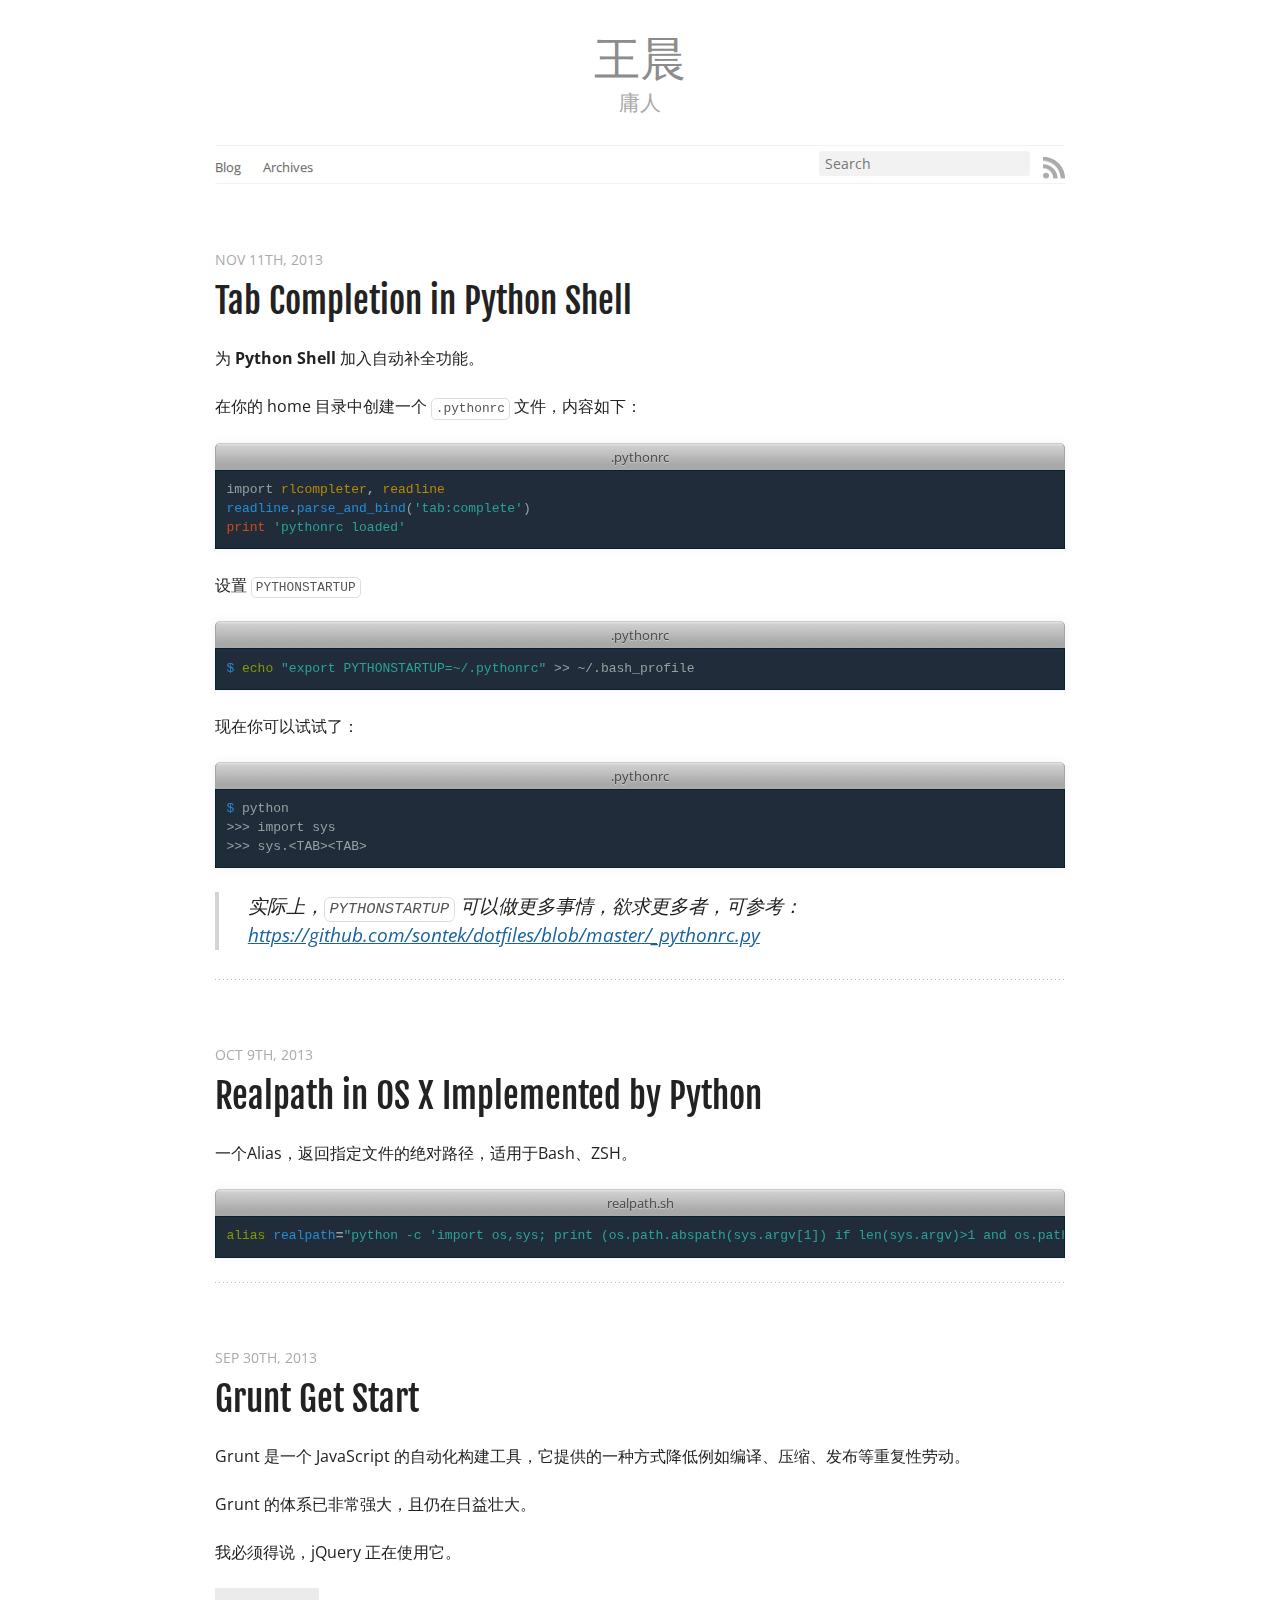
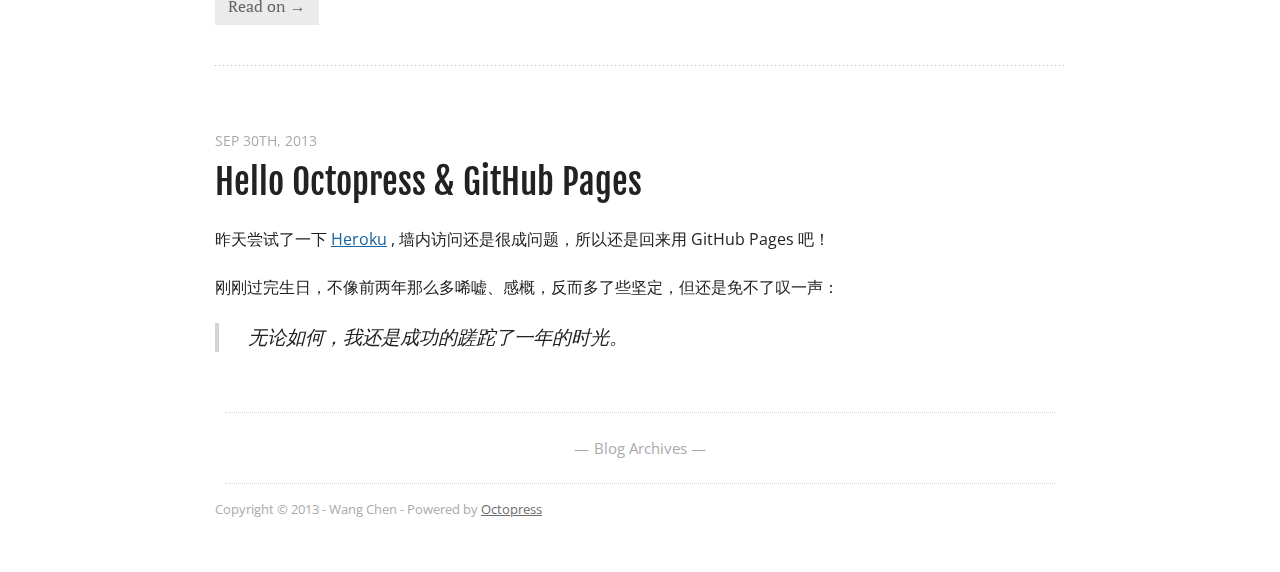
==== commit 976ab46c: "Site updated at 2013-11-11 11:58:11 UTC" ====
--- a/index.html
+++ b/index.html
@@ -9,12 +9,11 @@
   <meta name="author" content="Wang Chen">
 
   
-  <meta name="description" content="在你的 home 目录中创建一个 .pythonrc 文件，内容如下： .pythonrc 1
+  <meta name="description" content="为 Python Shell 加入自动补全功能。 在你的 home 目录中创建一个 .pythonrc 文件，内容如下： .pythonrc 1
 2
 3
 import rlcompleter, readline
-readline.parse_and_bind(&#39;tab:complete&#39;)
-print &#39;pythonrc &hellip;">
+readline.parse_and_bind(&#39;tab:complete&# &hellip;">
   
 
   <!-- http://t.co/dKP3o1e -->
@@ -100,7 +99,9 @@
   </header>
 
 
-  <div class="entry-content"><p>在你的 home 目录中创建一个 <code>.pythonrc</code> 文件，内容如下：</p>
+  <div class="entry-content"><p>为 <strong>Python Shell</strong> 加入自动补全功能。</p>
+
+<p>在你的 home 目录中创建一个 <code>.pythonrc</code> 文件，内容如下：</p>
 
 <figure class='code'><figcaption><span>.pythonrc </span></figcaption>
  <div class="highlight"><table><tr><td class="gutter"><pre class="line-numbers"><span class='line-number'>1</span>
@@ -114,14 +115,26 @@
 
 <p>设置 <code>PYTHONSTARTUP</code></p>
 
-<p>  $ echo &ldquo;export PYTHONSTARTUP=~/.pythonrc&rdquo; >> ~/.bash_profile</p>
+<figure class='code'><figcaption><span>.pythonrc </span></figcaption>
+ <div class="highlight"><table><tr><td class="gutter"><pre class="line-numbers"><span class='line-number'>1</span>
+</pre></td><td class='code'><pre><code class='sh'><span class='line'><span class="nv">$ </span><span class="nb">echo</span> <span class="s2">&quot;export PYTHONSTARTUP=~/.pythonrc&quot;</span> &gt;&gt; ~/.bash_profile
+</span></code></pre></td></tr></table></div></figure>
+
 
 <p>现在你可以试试了：</p>
 
-<p>  $ python</p>
-
-<blockquote><blockquote><blockquote><p>import sys
-sys.<TAB><TAB></p></blockquote></blockquote></blockquote>
+<figure class='code'><figcaption><span>.pythonrc </span></figcaption>
+ <div class="highlight"><table><tr><td class="gutter"><pre class="line-numbers"><span class='line-number'>1</span>
+<span class='line-number'>2</span>
+<span class='line-number'>3</span>
+</pre></td><td class='code'><pre><code class='sh'><span class='line'><span class="nv">$ </span>python
+</span><span class='line'>&gt;&gt;&gt; import sys
+</span><span class='line'>&gt;&gt;&gt; sys.&lt;TAB&gt;&lt;TAB&gt;
+</span></code></pre></td></tr></table></div></figure>
+
+
+<blockquote><p>实际上，<code>PYTHONSTARTUP</code> 可以做更多事情，欲求更多者，可参考：
+<a href="https://github.com/sontek/dotfiles/blob/master/_pythonrc.py">https://github.com/sontek/dotfiles/blob/master/_pythonrc.py</a></p></blockquote>
 </div>
   
   
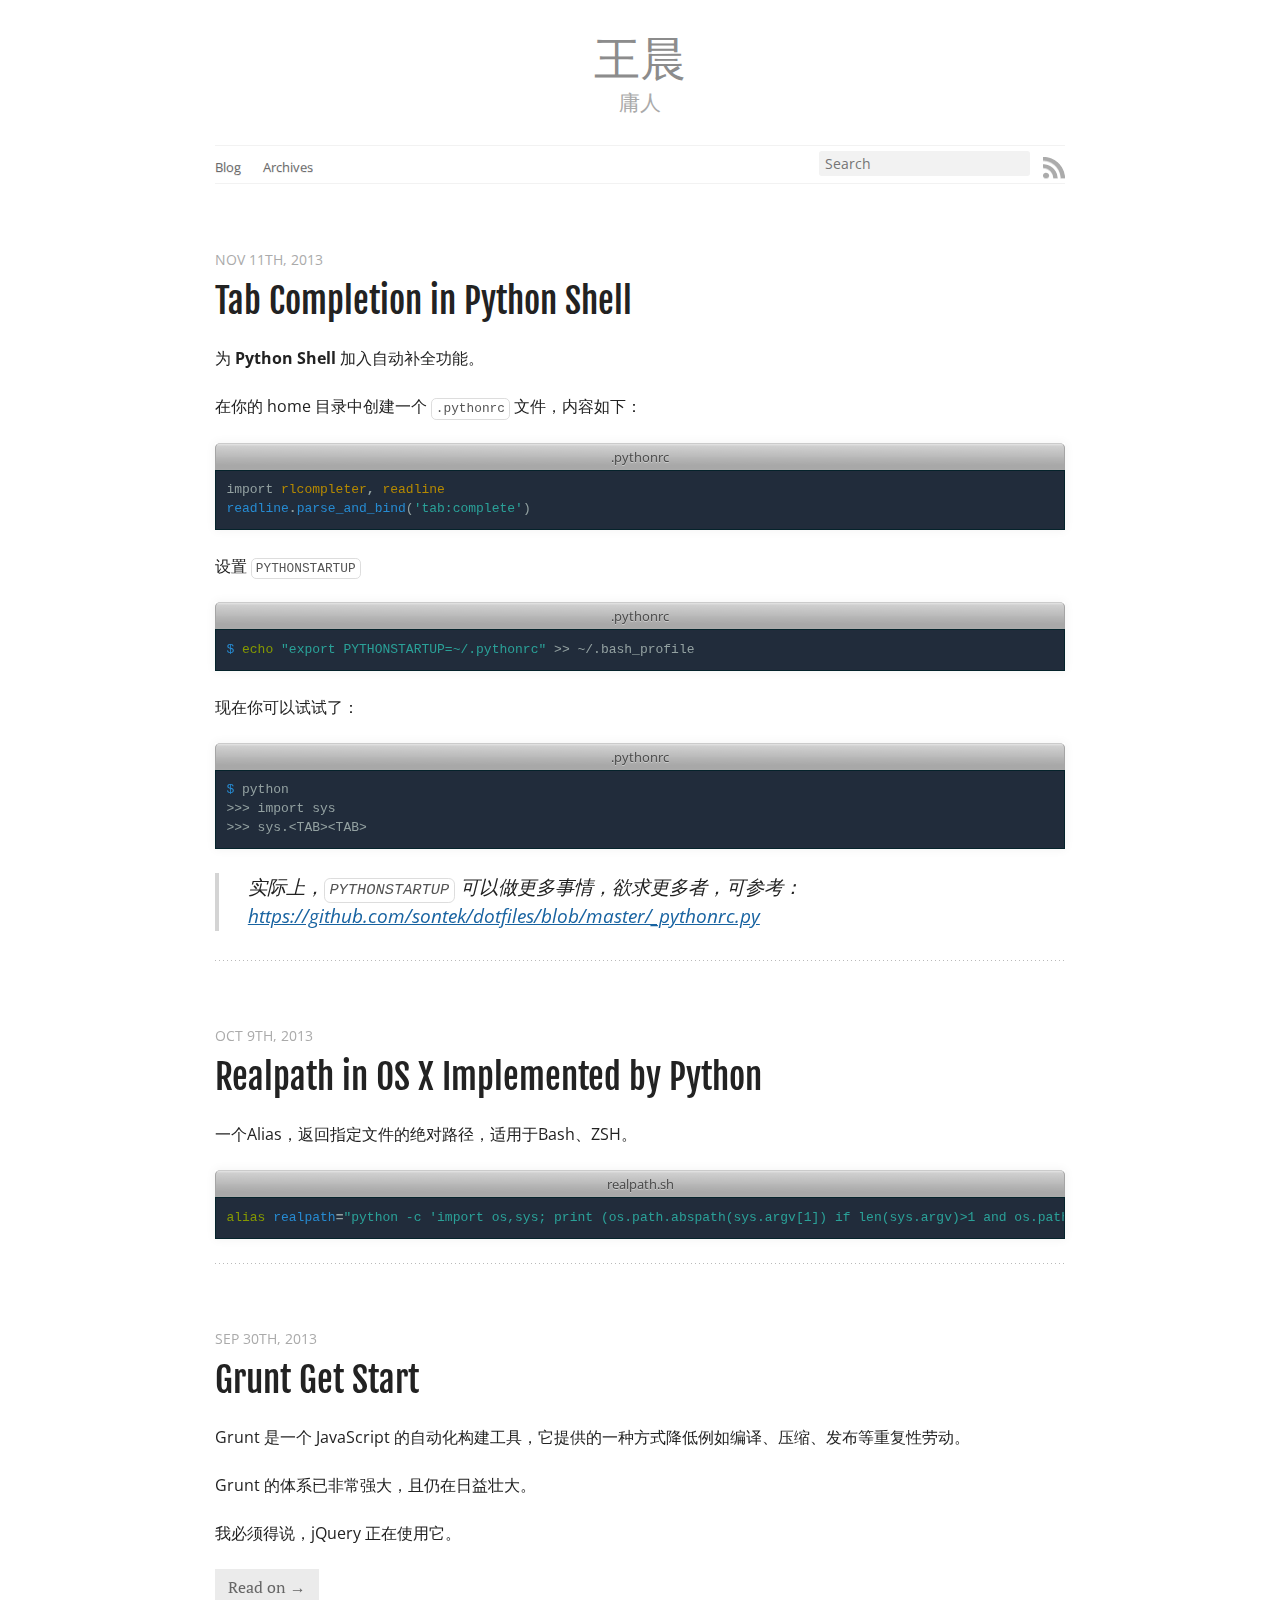
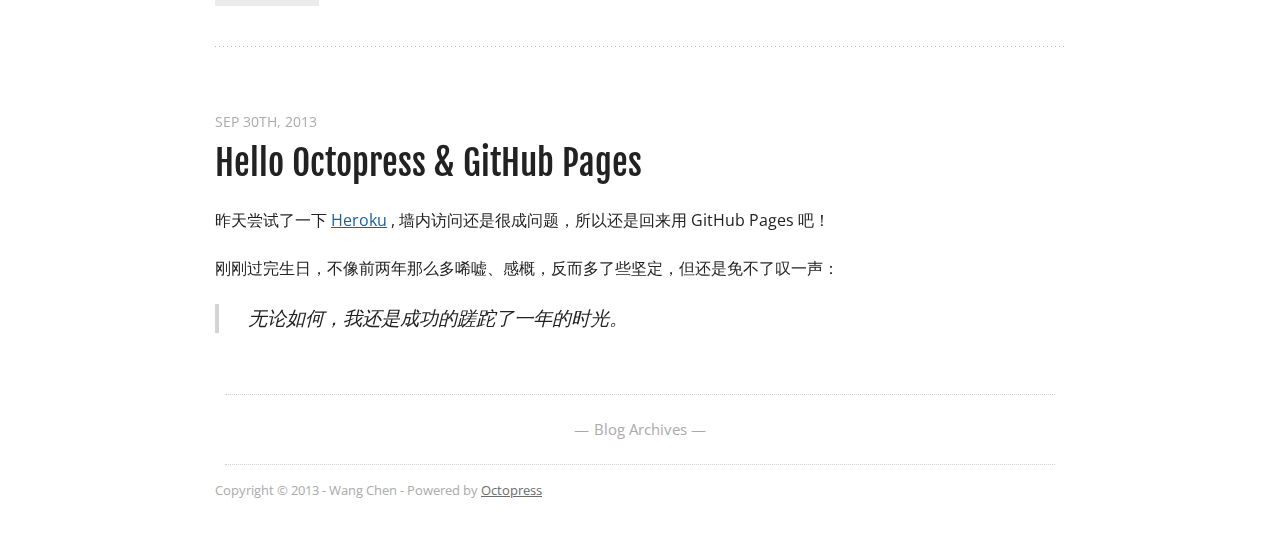
==== commit 7358272f: "Site updated at 2013-11-11 12:11:21 UTC" ====
--- a/index.html
+++ b/index.html
@@ -11,9 +11,8 @@
   
   <meta name="description" content="为 Python Shell 加入自动补全功能。 在你的 home 目录中创建一个 .pythonrc 文件，内容如下： .pythonrc 1
 2
-3
 import rlcompleter, readline
-readline.parse_and_bind(&#39;tab:complete&# &hellip;">
+readline.parse_and_bind(&#39;tab:complete&#39 &hellip;">
   
 
   <!-- http://t.co/dKP3o1e -->
@@ -106,10 +105,8 @@
 <figure class='code'><figcaption><span>.pythonrc </span></figcaption>
  <div class="highlight"><table><tr><td class="gutter"><pre class="line-numbers"><span class='line-number'>1</span>
 <span class='line-number'>2</span>
-<span class='line-number'>3</span>
 </pre></td><td class='code'><pre><code class='python'><span class='line'><span class="kn">import</span> <span class="nn">rlcompleter</span><span class="o">,</span> <span class="nn">readline</span>
 </span><span class='line'><span class="n">readline</span><span class="o">.</span><span class="n">parse_and_bind</span><span class="p">(</span><span class="s">&#39;tab:complete&#39;</span><span class="p">)</span>
-</span><span class='line'><span class="k">print</span> <span class="s">&#39;pythonrc loaded&#39;</span>
 </span></code></pre></td></tr></table></div></figure>
 
 
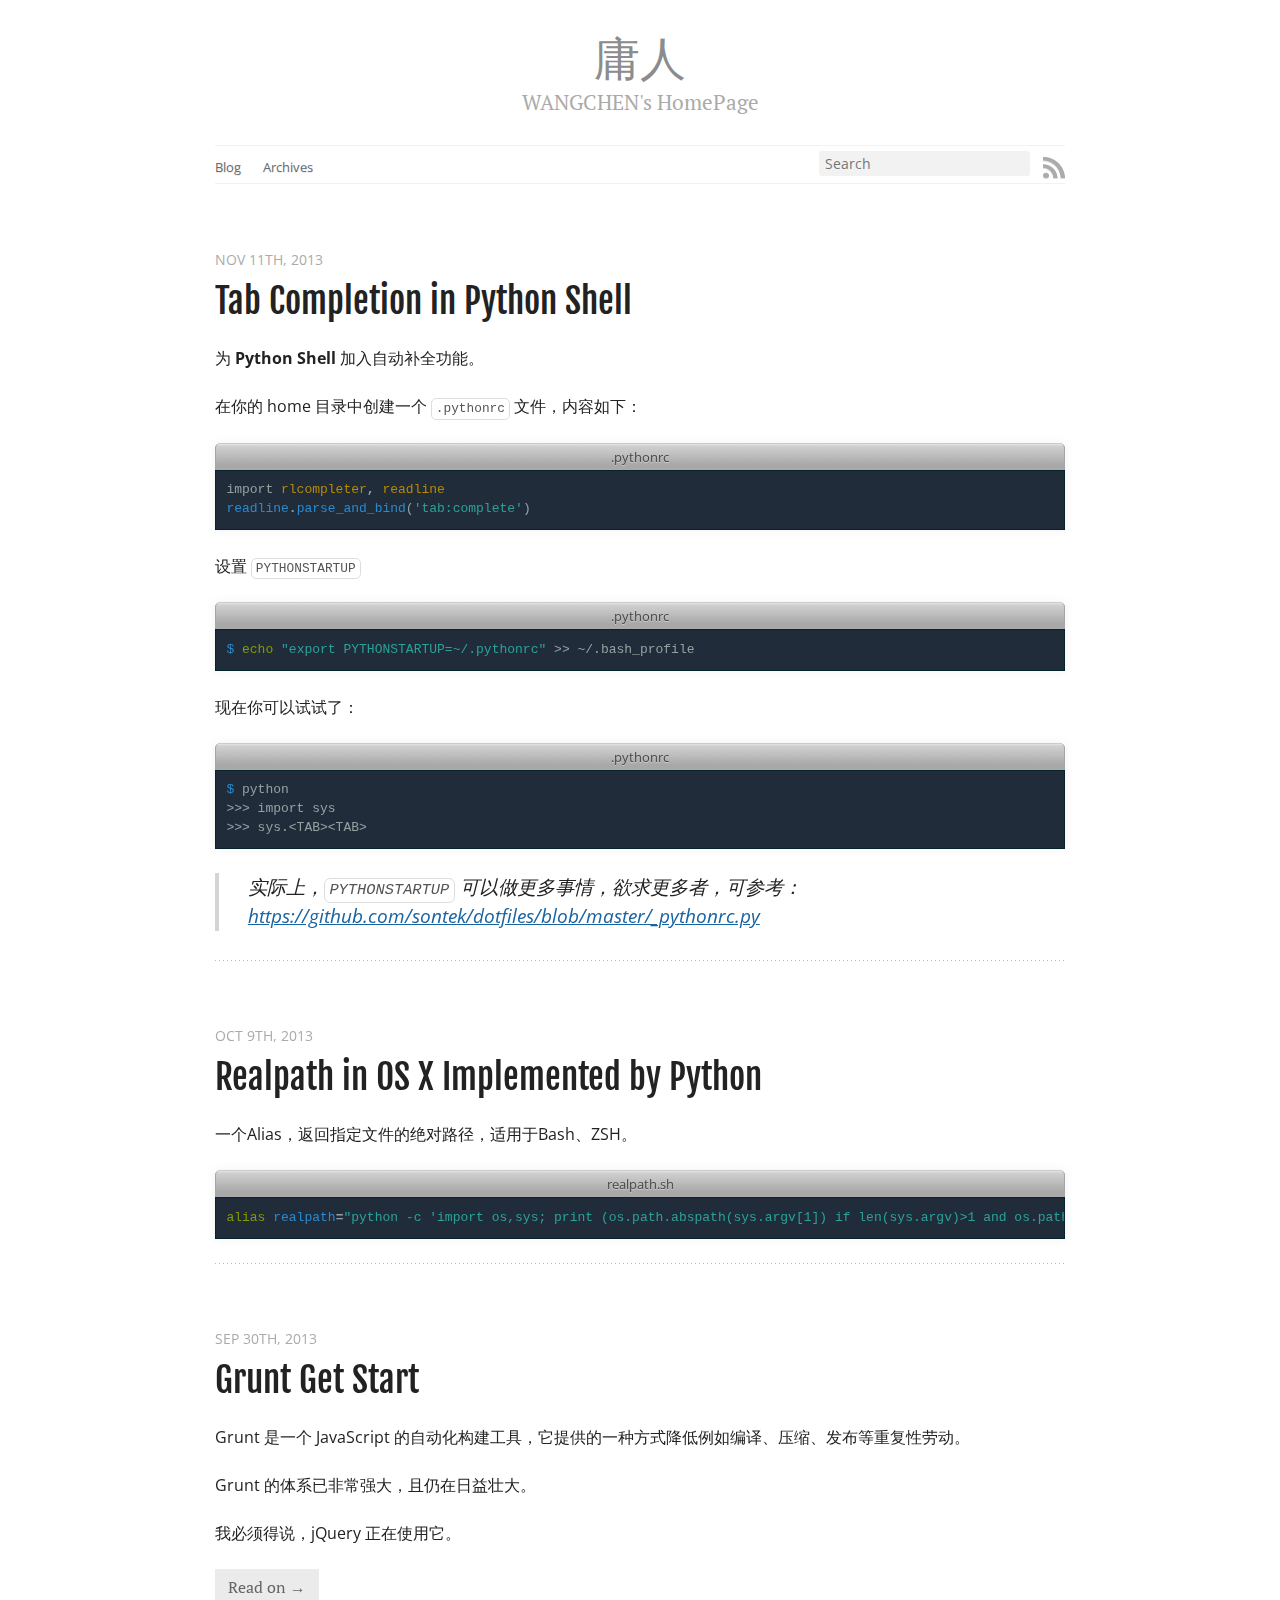
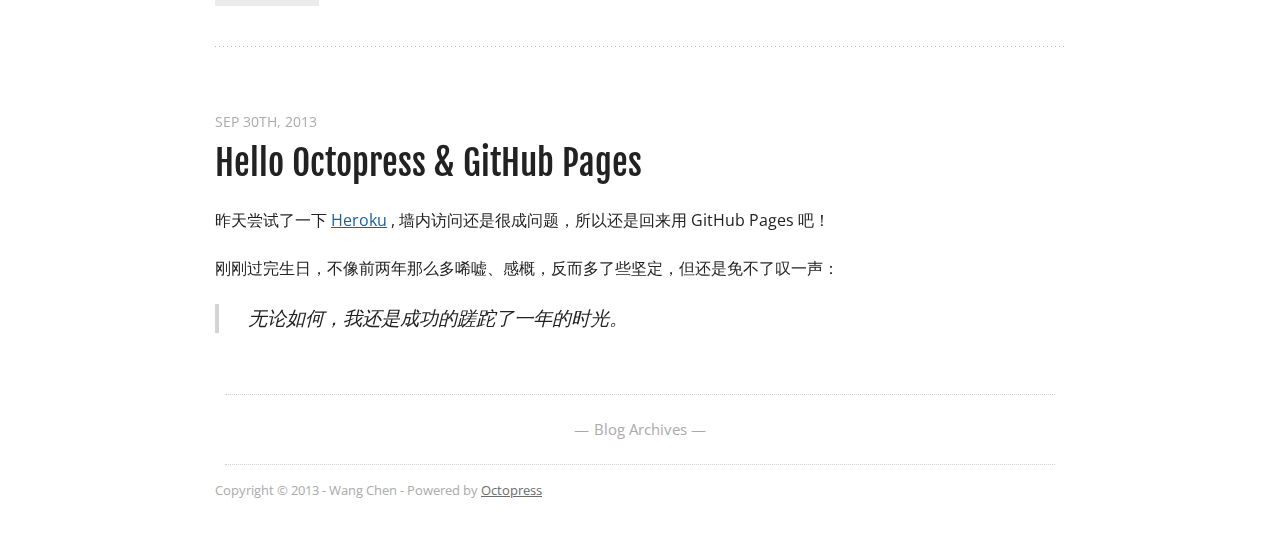
==== commit ac4f0a38: "Site updated at 2013-11-11 15:00:37 UTC" ====
--- a/index.html
+++ b/index.html
@@ -5,7 +5,7 @@
 <!--[if (gt IE 8)|(gt IEMobile 7)|!(IEMobile)|!(IE)]><!--><html class="no-js" lang="en"><!--<![endif]-->
 <head>
   <meta charset="utf-8">
-  <title>王晨</title>
+  <title>庸人</title>
   <meta name="author" content="Wang Chen">
 
   
@@ -24,13 +24,12 @@
   <link rel="canonical" href="http://wangchen.org">
   <link href="/favicon.png" rel="icon">
   <link href="/stylesheets/screen.css" media="screen, projection" rel="stylesheet" type="text/css">
-  <link href="/atom.xml" rel="alternate" title="王晨" type="application/atom+xml">
+  <link href="/atom.xml" rel="alternate" title="庸人" type="application/atom+xml">
   <script src="/javascripts/modernizr-2.0.js"></script>
   <script src="//ajax.googleapis.com/ajax/libs/jquery/1.9.1/jquery.min.js"></script>
   <script>!window.jQuery && document.write(unescape('%3Cscript src="./javascripts/lib/jquery.min.js"%3E%3C/script%3E'))</script>
   <script src="/javascripts/octopress.js" type="text/javascript"></script>
   <!--Fonts from Google"s Web font directory at http://google.com/webfonts -->
-<meta property="qc:admins" content="22527742776716730566727" />
 <link href="http://fonts.googleapis.com/css?family=PT+Serif:regular,italic,bold,bolditalic" rel="stylesheet" type="text/css">
 <link href='http://fonts.googleapis.com/css?family=Open+Sans' rel='stylesheet' type='text/css'>
 <link href='http://fonts.googleapis.com/css?family=Fjalla+One' rel='stylesheet' type='text/css'>
@@ -40,9 +39,9 @@
 
 <body   class="collapse-sidebar sidebar-footer" >
   <header role="banner"><hgroup>
-  <h1><a href="/">王晨</a></h1>
-  
-    <h2>庸人</h2>
+  <h1><a href="/">庸人</a></h1>
+  
+    <h2>WANGCHEN's HomePage</h2>
   
 </hgroup>
 
@@ -103,7 +102,7 @@
 <p>在你的 home 目录中创建一个 <code>.pythonrc</code> 文件，内容如下：</p>
 
 <figure class='code'><figcaption><span>.pythonrc </span></figcaption>
- <div class="highlight"><table><tr><td class="gutter"><pre class="line-numbers"><span class='line-number'>1</span>
+<div class="highlight"><table><tr><td class="gutter"><pre class="line-numbers"><span class='line-number'>1</span>
 <span class='line-number'>2</span>
 </pre></td><td class='code'><pre><code class='python'><span class='line'><span class="kn">import</span> <span class="nn">rlcompleter</span><span class="o">,</span> <span class="nn">readline</span>
 </span><span class='line'><span class="n">readline</span><span class="o">.</span><span class="n">parse_and_bind</span><span class="p">(</span><span class="s">&#39;tab:complete&#39;</span><span class="p">)</span>
@@ -113,7 +112,7 @@
 <p>设置 <code>PYTHONSTARTUP</code></p>
 
 <figure class='code'><figcaption><span>.pythonrc </span></figcaption>
- <div class="highlight"><table><tr><td class="gutter"><pre class="line-numbers"><span class='line-number'>1</span>
+<div class="highlight"><table><tr><td class="gutter"><pre class="line-numbers"><span class='line-number'>1</span>
 </pre></td><td class='code'><pre><code class='sh'><span class='line'><span class="nv">$ </span><span class="nb">echo</span> <span class="s2">&quot;export PYTHONSTARTUP=~/.pythonrc&quot;</span> &gt;&gt; ~/.bash_profile
 </span></code></pre></td></tr></table></div></figure>
 
@@ -121,7 +120,7 @@
 <p>现在你可以试试了：</p>
 
 <figure class='code'><figcaption><span>.pythonrc </span></figcaption>
- <div class="highlight"><table><tr><td class="gutter"><pre class="line-numbers"><span class='line-number'>1</span>
+<div class="highlight"><table><tr><td class="gutter"><pre class="line-numbers"><span class='line-number'>1</span>
 <span class='line-number'>2</span>
 <span class='line-number'>3</span>
 </pre></td><td class='code'><pre><code class='sh'><span class='line'><span class="nv">$ </span>python
@@ -170,7 +169,7 @@
   <div class="entry-content"><p>一个Alias，返回指定文件的绝对路径，适用于Bash、ZSH。</p>
 
 <figure class='code'><figcaption><span>realpath.sh </span></figcaption>
- <div class="highlight"><table><tr><td class="gutter"><pre class="line-numbers"><span class='line-number'>1</span>
+<div class="highlight"><table><tr><td class="gutter"><pre class="line-numbers"><span class='line-number'>1</span>
 </pre></td><td class='code'><pre><code class='sh'><span class='line'><span class="nb">alias </span><span class="nv">realpath</span><span class="o">=</span><span class="s2">&quot;python -c &#39;import os,sys; print (os.path.abspath(sys.argv[1]) if len(sys.argv)&gt;1 and os.path.exists(sys.argv[1]) else \&quot;Invalid path\nUsage: realpath &lt;path&gt;\&quot;)&#39;&quot;</span>
 </span></code></pre></td></tr></table></div></figure>
 
@@ -328,7 +327,7 @@
 
 
 
-<section class="googleplus">
+<section class="googleplus googleplus-hidden">
   <h1>
     <a href="https://plus.google.com/kitta4587@gmail.com?rel=author">
       <img src="http://www.google.com/images/icons/ui/gprofile_button-32.png" width="32" height="32">
@@ -344,7 +343,6 @@
 
     </div>
   </div>
-  
   <footer role="contentinfo"><p>
   Copyright &copy; 2013 - Wang Chen -
   <span class="credit">Powered by <a href="http://octopress.org">Octopress</a></span>
@@ -383,19 +381,9 @@
 
 
 
-  <script type="text/javascript">
-    (function(){
-      var twitterWidgets = document.createElement('script');
-      twitterWidgets.type = 'text/javascript';
-      twitterWidgets.async = true;
-      twitterWidgets.src = 'http://platform.twitter.com/widgets.js';
-      document.getElementsByTagName('head')[0].appendChild(twitterWidgets);
-    })();
-  </script>
-
-
-
-
-  
+
+
+
+
 </body>
 </html>
--- a/stylesheets/screen.css
+++ b/stylesheets/screen.css
@@ -1 +1 @@
-html,body,div,span,applet,object,iframe,h1,h2,h3,h4,h5,h6,p,blockquote,pre,a,abbr,acronym,address,big,cite,code,del,dfn,em,img,ins,kbd,q,s,samp,small,strike,strong,sub,sup,tt,var,b,u,i,center,dl,dt,dd,ol,ul,li,fieldset,form,label,legend,table,caption,tbody,tfoot,thead,tr,th,td,article,aside,canvas,details,embed,figure,figcaption,footer,header,hgroup,menu,nav,output,ruby,section,summary,time,mark,audio,video{margin:0;padding:0;border:0;font:inherit;font-size:100%;vertical-align:baseline}html{line-height:1}ol,ul{list-style:none}table{border-collapse:collapse;border-spacing:0}caption,th,td{text-align:left;font-weight:normal;vertical-align:middle}q,blockquote{quotes:none}q:before,q:after,blockquote:before,blockquote:after{content:"";content:none}a img{border:none}article,aside,details,figcaption,figure,footer,header,hgroup,menu,nav,section,summary{display:block}article,aside,details,figcaption,figure,footer,header,hgroup,menu,nav,section,summary{display:block}a{color:#1863a1}a:visited{color:#751590}a:focus{color:#0181eb}a:hover{color:#0181eb}a:active{color:#01579f}aside.sidebar a{color:#1863a1}aside.sidebar a:focus{color:#0181eb}aside.sidebar a:hover{color:#0181eb}aside.sidebar a:active{color:#01579f}a{-webkit-transition:color 0.3s;-moz-transition:color 0.3s;-o-transition:color 0.3s;transition:color 0.3s}html{background:#252525 url('/images/line-tile.png?1381381595') top left}body>div{background:#f2f2f2 url('/images/noise.png?1381381595') top left;border-bottom:1px solid #bfbfbf}body>div>div{background:#f8f8f8 url('/images/noise.png?1381381595') top left;border-right:1px solid #e0e0e0}.heading,body>header h1,h1,h2,h3,h4,h5,h6{font-family:"Fjalla One","Georgia","Helvetica Neue",Arial,sans-serif}.sans,body>header h2,article header p.meta,article>footer,#content .blog-index footer,html .gist .gist-file .gist-meta,#blog-archives a.category,#blog-archives time,aside.sidebar section,body>footer{font-family:"Open Sans","Helvetica Neue",Arial,sans-serif}.serif,body,#content .blog-index a[rel=full-article]{font-family:"PT Serif",Georgia,Times,"Times New Roman",serif}.mono,pre,code,tt,p code,li code{font-family:Menlo,Monaco,"Andale Mono","lucida console","Courier New",monospace}body>header h1{font-size:2.2em;font-family:"Fjalla One","Georgia","Helvetica Neue",Arial,sans-serif;font-weight:normal;line-height:1.2em;margin-bottom:0.6667em}body>header h2{font-family:"PT Serif",Georgia,Times,"Times New Roman",serif}body{line-height:1.5em;color:#222}h1{font-size:2.2em;line-height:1.2em}@media only screen and (min-width: 992px){body{font-size:1.15em}h1{font-size:2.6em;line-height:1.2em}}h1,h2,h3,h4,h5,h6{text-rendering:optimizelegibility;margin-bottom:1em;font-weight:bold}h2,section h1{font-size:1.5em}h3,section h2,section section h1{font-size:1.3em}h4,section h3,section section h2,section section section h1{font-size:1em}h5,section h4,section section h3{font-size:.9em}h6,section h5,section section h4,section section section h3{font-size:.8em}p,article blockquote,ul,ol{margin-bottom:1.5em}ul{list-style-type:disc}ul ul{list-style-type:circle;margin-bottom:0px}ul ul ul{list-style-type:square;margin-bottom:0px}ol{list-style-type:decimal}ol ol{list-style-type:lower-alpha;margin-bottom:0px}ol ol ol{list-style-type:lower-roman;margin-bottom:0px}ul,ul ul,ul ol,ol,ol ul,ol ol{margin-left:1.3em}ul ul,ul ol,ol ul,ol ol{margin-bottom:0em}strong{font-weight:bold}em{font-style:italic}sup,sub{font-size:0.8em;position:relative;display:inline-block}sup{top:-.5em}sub{bottom:-.5em}q{font-style:italic}q:before{content:"\201C"}q:after{content:"\201D"}em,dfn{font-style:italic}strong,dfn{font-weight:bold}del,s{text-decoration:line-through}abbr,acronym{border-bottom:1px dotted;cursor:help}sub,sup{line-height:0}hr{margin-bottom:0.2em}small{font-size:.8em}big{font-size:1.2em}article blockquote{font-style:italic;position:relative;font-size:1.2em;line-height:1.5em;padding-left:1em;border-left:4px solid rgba(170,170,170,0.5)}article blockquote cite{font-style:italic}article blockquote cite a{color:#aaa !important;word-wrap:break-word}article blockquote cite:before{content:'\2014';padding-right:.3em;padding-left:.3em;color:#aaa}@media only screen and (min-width: 992px){article blockquote{padding-left:1.5em;border-left-width:4px}}.pullquote-right:before,.pullquote-left:before{padding:0;border:none;content:attr(data-pullquote);float:right;width:45%;margin:.5em 0 1em 1.5em;position:relative;top:7px;font-size:1.4em;line-height:1.45em}.pullquote-left:before{float:left;margin:.5em 1.5em 1em 0}.force-wrap,article a,aside.sidebar a{white-space:-moz-pre-wrap;white-space:-pre-wrap;white-space:-o-pre-wrap;white-space:pre-wrap;word-wrap:break-word}.group,body>header,body>nav,body>footer,body #content>article,body #content>div>article,body #content>div>section,body div.pagination,aside.sidebar,#main,#content,.sidebar{*zoom:1}.group:after,body>header:after,body>nav:after,body>footer:after,body #content>article:after,body #content>div>section:after,body div.pagination:after,#main:after,#content:after,.sidebar:after{content:"";display:table;clear:both}body{-webkit-text-size-adjust:none;max-width:1200px;position:relative;margin:0 auto}body>header,body>nav,body>footer,body #content>article,body #content>div>article,body #content>div>section{padding-left:18px;padding-right:18px}@media only screen and (min-width: 480px){body>header,body>nav,body>footer,body #content>article,body #content>div>article,body #content>div>section{padding-left:25px;padding-right:25px}}@media only screen and (min-width: 768px){body>header,body>nav,body>footer,body #content>article,body #content>div>article,body #content>div>section{padding-left:35px;padding-right:35px}}@media only screen and (min-width: 992px){body>header,body>nav,body>footer,body #content>article,body #content>div>article,body #content>div>section{padding-left:55px;padding-right:55px}}body div.pagination{margin-left:18px;margin-right:18px}@media only screen and (min-width: 480px){body div.pagination{margin-left:25px;margin-right:25px}}@media only screen and (min-width: 768px){body div.pagination{margin-left:35px;margin-right:35px}}@media only screen and (min-width: 992px){body div.pagination{margin-left:55px;margin-right:55px}}body>header{font-size:1em;padding-top:1.5em;padding-bottom:1.5em}#content{overflow:hidden}#content>div,#content>article{width:100%}aside.sidebar{float:none;padding:0 18px 1px;background-color:#f7f7f7;border-top:1px solid #e0e0e0}.flex-content,article img,article video,article .flash-video,aside.sidebar img{max-width:100%;height:auto}.basic-alignment.left,article img.left,article video.left,article .left.flash-video,aside.sidebar img.left{float:left;margin-right:1.5em}.basic-alignment.right,article img.right,article video.right,article .right.flash-video,aside.sidebar img.right{float:right;margin-left:1.5em}.basic-alignment.center,article img.center,article video.center,article .center.flash-video,aside.sidebar img.center{display:block;margin:0 auto 1.5em}.basic-alignment.left,article img.left,article video.left,article .left.flash-video,aside.sidebar img.left,.basic-alignment.right,article img.right,article video.right,article .right.flash-video,aside.sidebar img.right{margin-bottom:.8em}.toggle-sidebar,.no-sidebar .toggle-sidebar{display:none}@media only screen and (min-width: 750px){body.sidebar-footer aside.sidebar{float:none;width:auto;clear:left;margin:0;padding:0 35px 1px;background-color:#f7f7f7;border-top:1px solid #eaeaea}body.sidebar-footer aside.sidebar section.odd,body.sidebar-footer aside.sidebar section.even{float:left;width:48%}body.sidebar-footer aside.sidebar section.odd{margin-left:0}body.sidebar-footer aside.sidebar section.even{margin-left:4%}body.sidebar-footer aside.sidebar.thirds section{width:30%;margin-left:5%}body.sidebar-footer aside.sidebar.thirds section.first{margin-left:0;clear:both}}body.sidebar-footer #content{margin-right:0px}body.sidebar-footer .toggle-sidebar{display:none}@media only screen and (min-width: 550px){body>header{font-size:1em}}@media only screen and (min-width: 750px){aside.sidebar{float:none;width:auto;clear:left;margin:0;padding:0 35px 1px;background-color:#f7f7f7;border-top:1px solid #eaeaea}aside.sidebar section.odd,aside.sidebar section.even{float:left;width:48%}aside.sidebar section.odd{margin-left:0}aside.sidebar section.even{margin-left:4%}aside.sidebar.thirds section{width:30%;margin-left:5%}aside.sidebar.thirds section.first{margin-left:0;clear:both}}@media only screen and (min-width: 768px){body{-webkit-text-size-adjust:auto}body>header{font-size:1.2em}#main{padding:0;margin:0 auto}#content{overflow:visible;margin-right:240px;position:relative}.no-sidebar #content{margin-right:0;border-right:0}.collapse-sidebar #content{margin-right:20px}#content>div,#content>article{padding-top:17.5px;padding-bottom:17.5px;float:left}aside.sidebar{width:210px;padding:0 15px 15px;background:none;clear:none;float:left;margin:0 -100% 0 0}aside.sidebar section{width:auto;margin-left:0}aside.sidebar section.odd,aside.sidebar section.even{float:none;width:auto;margin-left:0}.collapse-sidebar aside.sidebar{float:none;width:auto;clear:left;margin:0;padding:0 35px 1px;background-color:#f7f7f7;border-top:1px solid #eaeaea}.collapse-sidebar aside.sidebar section.odd,.collapse-sidebar aside.sidebar section.even{float:left;width:48%}.collapse-sidebar aside.sidebar section.odd{margin-left:0}.collapse-sidebar aside.sidebar section.even{margin-left:4%}.collapse-sidebar aside.sidebar.thirds section{width:30%;margin-left:5%}.collapse-sidebar aside.sidebar.thirds section.first{margin-left:0;clear:both}}@media only screen and (min-width: 992px){body>header{font-size:1.3em}#content{margin-right:300px}#content>div,#content>article{padding-top:27.5px;padding-bottom:27.5px}aside.sidebar{width:260px;padding:1.2em 20px 20px}.collapse-sidebar aside.sidebar{padding-left:55px;padding-right:55px}}@media only screen and (min-width: 768px){ul,ol{margin-left:0}}body>header{background:#333}body>header h1{display:inline-block;margin:0}body>header h1 a,body>header h1 a:visited,body>header h1 a:hover{color:#f2f2f2;text-decoration:none}body>header h2{margin:.2em 0 0;font-size:1em;color:#aaa;font-weight:normal}body>nav{position:relative;background-color:#ccc;background:url('/images/noise.png?1381381595'),-webkit-gradient(linear, 50% 0%, 50% 100%, color-stop(0%, #e0e0e0), color-stop(50%, #cccccc), color-stop(100%, #b0b0b0));background:url('/images/noise.png?1381381595'),-webkit-linear-gradient(#e0e0e0,#cccccc,#b0b0b0);background:url('/images/noise.png?1381381595'),-moz-linear-gradient(#e0e0e0,#cccccc,#b0b0b0);background:url('/images/noise.png?1381381595'),-o-linear-gradient(#e0e0e0,#cccccc,#b0b0b0);background:url('/images/noise.png?1381381595'),linear-gradient(#e0e0e0,#cccccc,#b0b0b0);border-top:1px solid #f2f2f2;border-bottom:1px solid #8c8c8c;padding-top:.35em;padding-bottom:.35em}body>nav form{-webkit-background-clip:padding;-moz-background-clip:padding;background-clip:padding-box;margin:0;padding:0}body>nav form .search{padding:.3em .5em 0;font-size:.85em;font-family:"Open Sans","Helvetica Neue",Arial,sans-serif;line-height:1.1em;width:95%;-webkit-border-radius:0.5em;-moz-border-radius:0.5em;-ms-border-radius:0.5em;-o-border-radius:0.5em;border-radius:0.5em;-webkit-background-clip:padding;-moz-background-clip:padding;background-clip:padding-box;-webkit-box-shadow:#d1d1d1 0 1px;-moz-box-shadow:#d1d1d1 0 1px;box-shadow:#d1d1d1 0 1px;background-color:#f2f2f2;border:1px solid #b3b3b3;color:#888}body>nav form .search:focus{color:#444;border-color:#80b1df;-webkit-box-shadow:#80b1df 0 0 4px,#80b1df 0 0 3px inset;-moz-box-shadow:#80b1df 0 0 4px,#80b1df 0 0 3px inset;box-shadow:#80b1df 0 0 4px,#80b1df 0 0 3px inset;background-color:#fff;outline:none}body>nav fieldset[role=search]{float:right;width:48%}body>nav fieldset.mobile-nav{float:left;width:48%}body>nav fieldset.mobile-nav select{width:100%;font-size:.8em;border:1px solid #888}body>nav ul{display:none}@media only screen and (min-width: 550px){body>nav{font-size:.9em}body>nav ul{margin:0;padding:0;border:0;overflow:hidden;*zoom:1;float:left;display:block;padding-top:.15em}body>nav ul li{list-style-image:none;list-style-type:none;margin-left:0;white-space:nowrap;display:inline;float:left;padding-left:0;padding-right:0}body>nav ul li:first-child,body>nav ul li.first{padding-left:0}body>nav ul li:last-child{padding-right:0}body>nav ul li.last{padding-right:0}body>nav ul.subscription{margin-left:.8em;float:right}body>nav ul.subscription li:last-child a{padding-right:0}body>nav ul li{margin:0}body>nav a{color:#6b6b6b;font-family:"Open Sans","Helvetica Neue",Arial,sans-serif;text-shadow:#ebebeb 0 1px;float:left;text-decoration:none;font-size:1.1em;padding:.1em 0;line-height:1.5em}body>nav a:visited{color:#6b6b6b}body>nav a:hover{color:#2b2b2b}body>nav li+li{border-left:1px solid #b0b0b0;margin-left:.8em}body>nav li+li a{padding-left:.8em;border-left:1px solid #dedede}body>nav form{float:right;text-align:left;padding-left:.8em;width:175px}body>nav form .search{width:93%;font-size:.95em;line-height:1.2em}body>nav ul[data-subscription$=email]+form{width:97px}body>nav ul[data-subscription$=email]+form .search{width:91%}body>nav fieldset.mobile-nav{display:none}body>nav fieldset[role=search]{width:99%}}@media only screen and (min-width: 992px){body>nav form{width:215px}body>nav ul[data-subscription$=email]+form{width:147px}}.no-placeholder body>nav .search{background:#f2f2f2 url('/images/search.png?1381381595') 0.3em 0.25em no-repeat;text-indent:1.3em}@media only screen and (min-width: 550px){.maskImage body>nav ul[data-subscription$=email]+form{width:123px}}@media only screen and (min-width: 992px){.maskImage body>nav ul[data-subscription$=email]+form{width:173px}}.maskImage ul.subscription{position:relative;top:.2em}.maskImage ul.subscription li,.maskImage ul.subscription a{border:0;padding:0}.maskImage a[rel=subscribe-rss]{position:relative;top:0px;text-indent:-999999em;background-color:#dedede;border:0;padding:0}.maskImage a[rel=subscribe-rss],.maskImage a[rel=subscribe-rss]:after{-webkit-mask-image:url('/images/rss.png?1381381595');-moz-mask-image:url('/images/rss.png?1381381595');-ms-mask-image:url('/images/rss.png?1381381595');-o-mask-image:url('/images/rss.png?1381381595');mask-image:url('/images/rss.png?1381381595');-webkit-mask-repeat:no-repeat;-moz-mask-repeat:no-repeat;-ms-mask-repeat:no-repeat;-o-mask-repeat:no-repeat;mask-repeat:no-repeat;width:22px;height:22px}.maskImage a[rel=subscribe-rss]:after{content:"";position:absolute;top:-1px;left:0;background-color:#ababab}.maskImage a[rel=subscribe-rss]:hover:after{background-color:#9e9e9e}.maskImage a[rel=subscribe-email]{position:relative;top:0px;text-indent:-999999em;background-color:#dedede;border:0;padding:0}.maskImage a[rel=subscribe-email],.maskImage a[rel=subscribe-email]:after{-webkit-mask-image:url('/images/email.png?1381381595');-moz-mask-image:url('/images/email.png?1381381595');-ms-mask-image:url('/images/email.png?1381381595');-o-mask-image:url('/images/email.png?1381381595');mask-image:url('/images/email.png?1381381595');-webkit-mask-repeat:no-repeat;-moz-mask-repeat:no-repeat;-ms-mask-repeat:no-repeat;-o-mask-repeat:no-repeat;mask-repeat:no-repeat;width:28px;height:22px}.maskImage a[rel=subscribe-email]:after{content:"";position:absolute;top:-1px;left:0;background-color:#ababab}.maskImage a[rel=subscribe-email]:hover:after{background-color:#9e9e9e}article{padding-top:1em}article header{position:relative;padding-top:2em;padding-bottom:1em;margin-bottom:1em;background:url('[data-uri]') bottom left repeat-x}article header h1{margin:0}article header h1 a{text-decoration:none}article header h1 a:hover{text-decoration:underline}article header p{font-size:.9em;color:#aaa;margin:0}article header p.meta{text-transform:uppercase;position:absolute;top:0}@media only screen and (min-width: 768px){article header{margin-bottom:1.5em;padding-bottom:1em;background:url('[data-uri]') bottom left repeat-x}}article h2{padding-top:0.8em;background:url('[data-uri]') top left repeat-x}.entry-content article h2:first-child,article header+h2{padding-top:0}article h2:first-child,article header+h2{background:none}article .feature{padding-top:.5em;margin-bottom:1em;padding-bottom:1em;background:url('[data-uri]') bottom left repeat-x;font-size:2.0em;font-style:italic;line-height:1.3em}article img,article video,article .flash-video{-webkit-border-radius:0.3em;-moz-border-radius:0.3em;-ms-border-radius:0.3em;-o-border-radius:0.3em;border-radius:0.3em;-webkit-box-shadow:rgba(0,0,0,0.15) 0 1px 4px;-moz-box-shadow:rgba(0,0,0,0.15) 0 1px 4px;box-shadow:rgba(0,0,0,0.15) 0 1px 4px;-webkit-box-sizing:border-box;-moz-box-sizing:border-box;box-sizing:border-box;border:#fff 0.5em solid}article video,article .flash-video{margin:0 auto 1.5em}article video{display:block;width:100%}article .flash-video>div{position:relative;display:block;padding-bottom:56.25%;padding-top:1px;height:0;overflow:hidden}article .flash-video>div iframe,article .flash-video>div object,article .flash-video>div embed{position:absolute;top:0;left:0;width:100%;height:100%}article>footer{padding-bottom:2.5em;margin-top:2em}article>footer p.meta{margin-bottom:.8em;font-size:.85em;clear:both;overflow:hidden}.blog-index article+article{background:url('[data-uri]') top left repeat-x}#content .blog-index{padding-top:0;padding-bottom:0}#content .blog-index article{padding-top:2em}#content .blog-index article header{background:none;padding-bottom:0}#content .blog-index article h1{font-size:2.2em}#content .blog-index article h1 a{color:inherit}#content .blog-index article h1 a:hover{color:#0181eb}#content .blog-index a[rel=full-article]{background:#ebebeb;display:inline-block;padding:.4em .8em;margin-right:.5em;text-decoration:none;color:#666;-webkit-transition:background-color 0.5s;-moz-transition:background-color 0.5s;-o-transition:background-color 0.5s;transition:background-color 0.5s}#content .blog-index a[rel=full-article]:hover{background:#0181eb;text-shadow:none;color:#f8f8f8}#content .blog-index footer{margin-top:1em}.separator,article>footer .byline+time:before,article>footer time+time:before,article>footer .comments:before,article>footer .byline ~ .categories:before{content:"\2022 ";padding:0 .4em 0 .2em;display:inline-block}#content div.pagination{text-align:center;font-size:.95em;position:relative;background:url('[data-uri]') top left repeat-x;padding-top:1.5em;padding-bottom:1.5em}#content div.pagination a{text-decoration:none;color:#aaa}#content div.pagination a.prev{position:absolute;left:0}#content div.pagination a.next{position:absolute;right:0}#content div.pagination a:hover{color:#0181eb}#content div.pagination a[href*=archive]:before,#content div.pagination a[href*=archive]:after{content:'\2014';padding:0 .3em}p.meta+.sharing{padding-top:1em;padding-left:0;background:url('[data-uri]') top left repeat-x}#fb-root{display:none}.highlight,html .gist .gist-file .gist-syntax .gist-highlight{border:1px solid #05232b !important}.highlight table td.code,html .gist .gist-file .gist-syntax .gist-highlight table td.code{width:100%}.highlight .line-numbers,html .gist .gist-file .gist-syntax .highlight .line_numbers{text-align:right;font-size:13px;line-height:1.45em;background:#073642 url('/images/noise.png?1381381595') top left !important;border-right:1px solid #00232c !important;-webkit-box-shadow:#083e4b -1px 0 inset;-moz-box-shadow:#083e4b -1px 0 inset;box-shadow:#083e4b -1px 0 inset;text-shadow:#021014 0 -1px;padding:.8em !important;-webkit-border-radius:0;-moz-border-radius:0;-ms-border-radius:0;-o-border-radius:0;border-radius:0}.highlight .line-numbers span,html .gist .gist-file .gist-syntax .highlight .line_numbers span{color:#586e75 !important}figure.code,.gist-file,pre{-webkit-box-shadow:rgba(0,0,0,0.06) 0 0 10px;-moz-box-shadow:rgba(0,0,0,0.06) 0 0 10px;box-shadow:rgba(0,0,0,0.06) 0 0 10px}figure.code .highlight pre,.gist-file .highlight pre,pre .highlight pre{-webkit-box-shadow:none;-moz-box-shadow:none;box-shadow:none}.gist .highlight *::-moz-selection,figure.code .highlight *::-moz-selection{background:#386774;color:inherit;text-shadow:#002b36 0 1px}.gist .highlight *::-webkit-selection,figure.code .highlight *::-webkit-selection{background:#386774;color:inherit;text-shadow:#002b36 0 1px}.gist .highlight *::selection,figure.code .highlight *::selection{background:#386774;color:inherit;text-shadow:#002b36 0 1px}html .gist .gist-file{margin-bottom:1.8em;position:relative;border:none;padding-top:26px !important}html .gist .gist-file .highlight{margin-bottom:0}html .gist .gist-file .gist-syntax{border-bottom:0 !important;background:none !important}html .gist .gist-file .gist-syntax .gist-highlight{background:#002b36 !important}html .gist .gist-file .gist-syntax .highlight pre{padding:0}html .gist .gist-file .gist-meta{padding:.6em 0.8em;border:1px solid #083e4b !important;color:#586e75;font-size:.7em !important;background:#073642 url('/images/noise.png?1381381595') top left;line-height:1.5em}html .gist .gist-file .gist-meta a{color:#75878b !important;text-decoration:none}html .gist .gist-file .gist-meta a:hover{text-decoration:underline}html .gist .gist-file .gist-meta a:hover{color:#93a1a1 !important}html .gist .gist-file .gist-meta a[href*='#file']{position:absolute;top:0;left:0;right:-10px;color:#474747 !important}html .gist .gist-file .gist-meta a[href*='#file']:hover{color:#1863a1 !important}html .gist .gist-file .gist-meta a[href*=raw]{top:.4em}pre{background:#002b36 url('/images/noise.png?1381381595') top left;-webkit-border-radius:0.4em;-moz-border-radius:0.4em;-ms-border-radius:0.4em;-o-border-radius:0.4em;border-radius:0.4em;border:1px solid #05232b;line-height:1.45em;font-size:13px;margin-bottom:2.1em;padding:.8em 1em;color:#93a1a1;overflow:auto}h3.filename+pre{-moz-border-radius-topleft:0px;-webkit-border-top-left-radius:0px;border-top-left-radius:0px;-moz-border-radius-topright:0px;-webkit-border-top-right-radius:0px;border-top-right-radius:0px}p code,li code{display:inline-block;white-space:no-wrap;background:#fff;font-size:.8em;line-height:1.5em;color:#555;border:1px solid #ddd;-webkit-border-radius:0.4em;-moz-border-radius:0.4em;-ms-border-radius:0.4em;-o-border-radius:0.4em;border-radius:0.4em;padding:0 .3em;margin:-1px 0}p pre code,li pre code{font-size:1em !important;background:none;border:none}.pre-code,html .gist .gist-file .gist-syntax .highlight pre,.highlight code{font-family:Menlo,Monaco,"Andale Mono","lucida console","Courier New",monospace !important;overflow:scroll;overflow-y:hidden;display:block;padding:.8em;overflow-x:auto;line-height:1.45em;background:#002b36 url('/images/noise.png?1381381595') top left !important;color:#93a1a1 !important}.pre-code span,html .gist .gist-file .gist-syntax .highlight pre span,.highlight code span{color:#93a1a1 !important}.pre-code span,html .gist .gist-file .gist-syntax .highlight pre span,.highlight code span{font-style:normal !important;font-weight:normal !important}.pre-code .c,html .gist .gist-file .gist-syntax .highlight pre .c,.highlight code .c{color:#586e75 !important;font-style:italic !important}.pre-code .cm,html .gist .gist-file .gist-syntax .highlight pre .cm,.highlight code .cm{color:#586e75 !important;font-style:italic !important}.pre-code .cp,html .gist .gist-file .gist-syntax .highlight pre .cp,.highlight code .cp{color:#586e75 !important;font-style:italic !important}.pre-code .c1,html .gist .gist-file .gist-syntax .highlight pre .c1,.highlight code .c1{color:#586e75 !important;font-style:italic !important}.pre-code .cs,html .gist .gist-file .gist-syntax .highlight pre .cs,.highlight code .cs{color:#586e75 !important;font-weight:bold !important;font-style:italic !important}.pre-code .err,html .gist .gist-file .gist-syntax .highlight pre .err,.highlight code .err{color:#dc322f !important;background:none !important}.pre-code .k,html .gist .gist-file .gist-syntax .highlight pre .k,.highlight code .k{color:#cb4b16 !important}.pre-code .o,html .gist .gist-file .gist-syntax .highlight pre .o,.highlight code .o{color:#93a1a1 !important;font-weight:bold !important}.pre-code .p,html .gist .gist-file .gist-syntax .highlight pre .p,.highlight code .p{color:#93a1a1 !important}.pre-code .ow,html .gist .gist-file .gist-syntax .highlight pre .ow,.highlight code .ow{color:#2aa198 !important;font-weight:bold !important}.pre-code .gd,html .gist .gist-file .gist-syntax .highlight pre .gd,.highlight code .gd{color:#93a1a1 !important;background-color:#372c34 !important;display:inline-block}.pre-code .gd .x,html .gist .gist-file .gist-syntax .highlight pre .gd .x,.highlight code .gd .x{color:#93a1a1 !important;background-color:#4d2d33 !important;display:inline-block}.pre-code .ge,html .gist .gist-file .gist-syntax .highlight pre .ge,.highlight code .ge{color:#93a1a1 !important;font-style:italic !important}.pre-code .gh,html .gist .gist-file .gist-syntax .highlight pre .gh,.highlight code .gh{color:#586e75 !important}.pre-code .gi,html .gist .gist-file .gist-syntax .highlight pre .gi,.highlight code .gi{color:#93a1a1 !important;background-color:#1a412b !important;display:inline-block}.pre-code .gi .x,html .gist .gist-file .gist-syntax .highlight pre .gi .x,.highlight code .gi .x{color:#93a1a1 !important;background-color:#355720 !important;display:inline-block}.pre-code .gs,html .gist .gist-file .gist-syntax .highlight pre .gs,.highlight code .gs{color:#93a1a1 !important;font-weight:bold !important}.pre-code .gu,html .gist .gist-file .gist-syntax .highlight pre .gu,.highlight code .gu{color:#6c71c4 !important}.pre-code .kc,html .gist .gist-file .gist-syntax .highlight pre .kc,.highlight code .kc{color:#859900 !important;font-weight:bold !important}.pre-code .kd,html .gist .gist-file .gist-syntax .highlight pre .kd,.highlight code .kd{color:#268bd2 !important}.pre-code .kp,html .gist .gist-file .gist-syntax .highlight pre .kp,.highlight code .kp{color:#cb4b16 !important;font-weight:bold !important}.pre-code .kr,html .gist .gist-file .gist-syntax .highlight pre .kr,.highlight code .kr{color:#d33682 !important;font-weight:bold !important}.pre-code .kt,html .gist .gist-file .gist-syntax .highlight pre .kt,.highlight code .kt{color:#2aa198 !important}.pre-code .n,html .gist .gist-file .gist-syntax .highlight pre .n,.highlight code .n{color:#268bd2 !important}.pre-code .na,html .gist .gist-file .gist-syntax .highlight pre .na,.highlight code .na{color:#268bd2 !important}.pre-code .nb,html .gist .gist-file .gist-syntax .highlight pre .nb,.highlight code .nb{color:#859900 !important}.pre-code .nc,html .gist .gist-file .gist-syntax .highlight pre .nc,.highlight code .nc{color:#d33682 !important}.pre-code .no,html .gist .gist-file .gist-syntax .highlight pre .no,.highlight code .no{color:#b58900 !important}.pre-code .nl,html .gist .gist-file .gist-syntax .highlight pre .nl,.highlight code .nl{color:#859900 !important}.pre-code .ne,html .gist .gist-file .gist-syntax .highlight pre .ne,.highlight code .ne{color:#268bd2 !important;font-weight:bold !important}.pre-code .nf,html .gist .gist-file .gist-syntax .highlight pre .nf,.highlight code .nf{color:#268bd2 !important;font-weight:bold !important}.pre-code .nn,html .gist .gist-file .gist-syntax .highlight pre .nn,.highlight code .nn{color:#b58900 !important}.pre-code .nt,html .gist .gist-file .gist-syntax .highlight pre .nt,.highlight code .nt{color:#268bd2 !important;font-weight:bold !important}.pre-code .nx,html .gist .gist-file .gist-syntax .highlight pre .nx,.highlight code .nx{color:#b58900 !important}.pre-code .vg,html .gist .gist-file .gist-syntax .highlight pre .vg,.highlight code .vg{color:#268bd2 !important}.pre-code .vi,html .gist .gist-file .gist-syntax .highlight pre .vi,.highlight code .vi{color:#268bd2 !important}.pre-code .nv,html .gist .gist-file .gist-syntax .highlight pre .nv,.highlight code .nv{color:#268bd2 !important}.pre-code .mf,html .gist .gist-file .gist-syntax .highlight pre .mf,.highlight code .mf{color:#2aa198 !important}.pre-code .m,html .gist .gist-file .gist-syntax .highlight pre .m,.highlight code .m{color:#2aa198 !important}.pre-code .mh,html .gist .gist-file .gist-syntax .highlight pre .mh,.highlight code .mh{color:#2aa198 !important}.pre-code .mi,html .gist .gist-file .gist-syntax .highlight pre .mi,.highlight code .mi{color:#2aa198 !important}.pre-code .s,html .gist .gist-file .gist-syntax .highlight pre .s,.highlight code .s{color:#2aa198 !important}.pre-code .sd,html .gist .gist-file .gist-syntax .highlight pre .sd,.highlight code .sd{color:#2aa198 !important}.pre-code .s2,html .gist .gist-file .gist-syntax .highlight pre .s2,.highlight code .s2{color:#2aa198 !important}.pre-code .se,html .gist .gist-file .gist-syntax .highlight pre .se,.highlight code .se{color:#dc322f !important}.pre-code .si,html .gist .gist-file .gist-syntax .highlight pre .si,.highlight code .si{color:#268bd2 !important}.pre-code .sr,html .gist .gist-file .gist-syntax .highlight pre .sr,.highlight code .sr{color:#2aa198 !important}.pre-code .s1,html .gist .gist-file .gist-syntax .highlight pre .s1,.highlight code .s1{color:#2aa198 !important}.pre-code div .gd,html .gist .gist-file .gist-syntax .highlight pre div .gd,.highlight code div .gd,.pre-code div .gd .x,html .gist .gist-file .gist-syntax .highlight pre div .gd .x,.highlight code div .gd .x,.pre-code div .gi,html .gist .gist-file .gist-syntax .highlight pre div .gi,.highlight code div .gi,.pre-code div .gi .x,html .gist .gist-file .gist-syntax .highlight pre div .gi .x,.highlight code div .gi .x{display:inline-block;width:100%}.highlight,.gist-highlight{margin-bottom:1.8em;background:#002b36;overflow-y:hidden;overflow-x:auto}.highlight pre,.gist-highlight pre{background:none;-webkit-border-radius:0px;-moz-border-radius:0px;-ms-border-radius:0px;-o-border-radius:0px;border-radius:0px;border:none;padding:0;margin-bottom:0}pre::-webkit-scrollbar,.highlight::-webkit-scrollbar,.gist-highlight::-webkit-scrollbar{height:.5em;background:rgba(255,255,255,0.15)}pre::-webkit-scrollbar-thumb:horizontal,.highlight::-webkit-scrollbar-thumb:horizontal,.gist-highlight::-webkit-scrollbar-thumb:horizontal{background:rgba(255,255,255,0.2);-webkit-border-radius:4px;border-radius:4px}.highlight code{background:#000}figure.code{background:none;padding:0;border:0;margin-bottom:1.5em}figure.code pre{margin-bottom:0}figure.code figcaption{position:relative}figure.code .highlight{margin-bottom:0}.code-title,html .gist .gist-file .gist-meta a[href*='#file'],h3.filename,figure.code figcaption{text-align:center;font-size:13px;line-height:2em;text-shadow:#cbcccc 0 1px 0;color:#474747;font-weight:normal;margin-bottom:0;-moz-border-radius-topleft:5px;-webkit-border-top-left-radius:5px;border-top-left-radius:5px;-moz-border-radius-topright:5px;-webkit-border-top-right-radius:5px;border-top-right-radius:5px;font-family:"Open Sans","Helvetica Neue",Arial,sans-serif;background:#aaa url('/images/code_bg.png?1381381595') top repeat-x;border:1px solid #565656;border-top-color:#cbcbcb;border-left-color:#a5a5a5;border-right-color:#a5a5a5;border-bottom:0}.download-source,html .gist .gist-file .gist-meta a[href*=raw],figure.code figcaption a{position:absolute;right:.8em;text-decoration:none;color:#666 !important;z-index:1;font-size:13px;text-shadow:#cbcccc 0 1px 0;padding-left:3em}.download-source:hover,html .gist .gist-file .gist-meta a[href*=raw]:hover,figure.code figcaption a:hover{text-decoration:underline}#archive #content>div,#archive #content>div>article{padding-top:0}#blog-archives{color:#aaa}#blog-archives article{padding:1em 0 1em;position:relative;background:url('[data-uri]') bottom left repeat-x}#blog-archives article:last-child{background:none}#blog-archives article footer{padding:0;margin:0}#blog-archives h1{color:#222;margin-bottom:.3em}#blog-archives h2{display:none}#blog-archives h1{font-size:1.5em}#blog-archives h1 a{text-decoration:none;color:inherit;font-weight:normal;display:inline-block}#blog-archives h1 a:hover{text-decoration:underline}#blog-archives h1 a:hover{color:#0181eb}#blog-archives a.category,#blog-archives time{color:#aaa}#blog-archives .entry-content{display:none}#blog-archives time{font-size:.9em;line-height:1.2em}#blog-archives time .month,#blog-archives time .day{display:inline-block}#blog-archives time .month{text-transform:uppercase}#blog-archives p{margin-bottom:1em}#blog-archives a,#blog-archives .entry-content a{color:inherit}#blog-archives a:hover,#blog-archives .entry-content a:hover{color:#0181eb}#blog-archives a:hover{color:#0181eb}@media only screen and (min-width: 550px){#blog-archives article{margin-left:5em}#blog-archives h2{margin-bottom:.3em;font-weight:normal;display:inline-block;position:relative;top:-1px;float:left}#blog-archives h2:first-child{padding-top:.75em}#blog-archives time{position:absolute;text-align:right;left:0em;top:1.8em}#blog-archives .year{display:none}#blog-archives article{padding-left:4.5em;padding-bottom:.7em}#blog-archives a.category{line-height:1.1em}}#content>.category article{margin-left:0;padding-left:6.8em}#content>.category .year{display:inline}.side-shadow-border,aside.sidebar section h1,aside.sidebar li{-webkit-box-shadow:#fff 0 1px;-moz-box-shadow:#fff 0 1px;box-shadow:#fff 0 1px}aside.sidebar{overflow:hidden;color:#4b4b4b;text-shadow:#fff 0 1px}aside.sidebar section{font-size:.8em;line-height:1.4em;margin-bottom:1.5em}aside.sidebar section h1{margin:1.5em 0 0;padding-bottom:.2em;border-bottom:1px solid #e0e0e0}aside.sidebar section h1+p{padding-top:.4em}aside.sidebar img{-webkit-border-radius:0.3em;-moz-border-radius:0.3em;-ms-border-radius:0.3em;-o-border-radius:0.3em;border-radius:0.3em;-webkit-box-shadow:rgba(0,0,0,0.15) 0 1px 4px;-moz-box-shadow:rgba(0,0,0,0.15) 0 1px 4px;box-shadow:rgba(0,0,0,0.15) 0 1px 4px;-webkit-box-sizing:border-box;-moz-box-sizing:border-box;box-sizing:border-box;border:#fff 0.3em solid}aside.sidebar ul{margin-bottom:0.5em;margin-left:0}aside.sidebar li{list-style:none;padding:.5em 0;margin:0;border-bottom:1px solid #e0e0e0}aside.sidebar li p:last-child{margin-bottom:0}aside.sidebar a{color:inherit;-webkit-transition:color 0.5s;-moz-transition:color 0.5s;-o-transition:color 0.5s;transition:color 0.5s}aside.sidebar:hover a{color:#1863a1}aside.sidebar:hover a:hover{color:#0181eb}.aside-alt-link,#pinboard_linkroll .pin-tag{color:#7e7e7e}.aside-alt-link:hover,#pinboard_linkroll .pin-tag:hover{color:#0181eb}@media only screen and (min-width: 768px){.toggle-sidebar{outline:none;position:absolute;right:-10px;top:0;bottom:0;display:inline-block;text-decoration:none;color:#cecece;width:9px;cursor:pointer}.toggle-sidebar:hover{background:#e9e9e9;background:-webkit-gradient(linear, 0% 50%, 100% 50%, color-stop(0%, rgba(224,224,224,0.5)), color-stop(100%, rgba(224,224,224,0)));background:-webkit-linear-gradient(left, rgba(224,224,224,0.5),rgba(224,224,224,0));background:-moz-linear-gradient(left, rgba(224,224,224,0.5),rgba(224,224,224,0));background:-o-linear-gradient(left, rgba(224,224,224,0.5),rgba(224,224,224,0));background:linear-gradient(left, rgba(224,224,224,0.5),rgba(224,224,224,0))}.toggle-sidebar:after{position:absolute;right:-11px;top:0;width:20px;font-size:1.2em;line-height:1.1em;padding-bottom:.15em;-moz-border-radius-bottomright:0.3em;-webkit-border-bottom-right-radius:0.3em;border-bottom-right-radius:0.3em;text-align:center;background:#f8f8f8 url('/images/noise.png?1381381595') top left;border-bottom:1px solid #e0e0e0;border-right:1px solid #e0e0e0;content:"\00BB";text-indent:-1px}.collapse-sidebar .toggle-sidebar{text-indent:0px;right:-20px;width:19px}.collapse-sidebar .toggle-sidebar:hover{background:#e9e9e9}.collapse-sidebar .toggle-sidebar:after{border-left:1px solid #e0e0e0;text-shadow:#fff 0 1px;content:"\00AB";left:0px;right:0;text-align:center;text-indent:0;border:0;border-right-width:0;background:none}}.googleplus h1{-moz-box-shadow:none !important;-webkit-box-shadow:none !important;-o-box-shadow:none !important;box-shadow:none !important;border-bottom:0px none !important}.googleplus a{text-decoration:none;white-space:normal !important;line-height:32px}.googleplus a img{float:left;margin-right:0.5em;border:0 none}.googleplus-hidden{position:absolute;top:-1000em;left:-1000em}#pinboard_linkroll .pin-title,#pinboard_linkroll .pin-description{display:block;margin-bottom:.5em}#pinboard_linkroll .pin-tag{text-decoration:none}#pinboard_linkroll .pin-tag:hover{text-decoration:underline}#pinboard_linkroll .pin-tag:after{content:','}#pinboard_linkroll .pin-tag:last-child:after{content:''}.delicious-posts a.delicious-link{margin-bottom:.5em;display:block}.delicious-posts p{font-size:1em}body>footer{font-size:.8em;color:#888;text-shadow:#d9d9d9 0 1px;background-color:#ccc;background:url('/images/noise.png?1381381595'),-webkit-gradient(linear, 50% 0%, 50% 100%, color-stop(0%, #e0e0e0), color-stop(50%, #cccccc), color-stop(100%, #b0b0b0));background:url('/images/noise.png?1381381595'),-webkit-linear-gradient(#e0e0e0,#cccccc,#b0b0b0);background:url('/images/noise.png?1381381595'),-moz-linear-gradient(#e0e0e0,#cccccc,#b0b0b0);background:url('/images/noise.png?1381381595'),-o-linear-gradient(#e0e0e0,#cccccc,#b0b0b0);background:url('/images/noise.png?1381381595'),linear-gradient(#e0e0e0,#cccccc,#b0b0b0);border-top:1px solid #f2f2f2;position:relative;padding-top:1em;padding-bottom:1em;margin-bottom:3em;-moz-border-radius-bottomleft:0.4em;-webkit-border-bottom-left-radius:0.4em;border-bottom-left-radius:0.4em;-moz-border-radius-bottomright:0.4em;-webkit-border-bottom-right-radius:0.4em;border-bottom-right-radius:0.4em;z-index:1}body>footer a{color:#6b6b6b}body>footer a:visited{color:#6b6b6b}body>footer a:hover{color:#484848}body>footer p:last-child{margin-bottom:0}/* fancyBox v2.0.6 fancyapps.com | fancyapps.com/fancybox/#license */.fancybox-tmp iframe,.fancybox-tmp object{vertical-align:top;padding:0;margin:0}.fancybox-wrap{position:absolute;top:0;left:0;z-index:8020}.fancybox-skin{position:relative;padding:0;margin:0;background:#f9f9f9;color:#444;text-shadow:none;-webkit-border-radius:4px;-moz-border-radius:4px;-ms-border-radius:4px;-o-border-radius:4px;border-radius:4px}.fancybox-opened{z-index:8030}.fancybox-opened .fancybox-skin{-webkit-box-shadow:0 10px 25px rgba(0,0,0,0.5);-moz-box-shadow:0 10px 25px rgba(0,0,0,0.5);box-shadow:0 10px 25px rgba(0,0,0,0.5)}.fancybox-outer,.fancybox-inner{padding:0;margin:0;position:relative;outline:none}.fancybox-inner{overflow:hidden}.fancybox-type-iframe .fancybox-inner{-webkit-overflow-scrolling:touch}.fancybox-error{color:#444;font:14px/20px "Helvetica Neue",Helvetica,Arial,sans-serif;margin:0;padding:10px}.fancybox-image,.fancybox-iframe{display:block;width:100%;height:100%;border:0;padding:0;margin:0;vertical-align:top}.fancybox-image{max-width:100%;max-height:100%}#fancybox-loading,.fancybox-close,.fancybox-prev span,.fancybox-next span{background-image:url('/images/fancybox/fancybox_sprite.png?1381381421')}#fancybox-loading{position:fixed;top:50%;left:50%;margin-top:-22px;margin-left:-22px;background-position:0 -108px;opacity:0.8;cursor:pointer;z-index:8020}#fancybox-loading div{width:44px;height:44px;background:url('/images/fancybox/fancybox_loading.gif?1381381421') center center no-repeat}.fancybox-close{position:absolute;top:-18px;right:-18px;width:36px;height:36px;cursor:pointer;z-index:8040}.fancybox-nav{position:absolute;top:0;width:40%;height:100%;cursor:pointer;background:transparent url('/images/fancybox/blank.gif?1381381421');-webkit-tap-highlight-color:rgba(0,0,0,0);z-index:8040}.fancybox-prev{left:0}.fancybox-next{right:0}.fancybox-nav span{position:absolute;top:50%;width:36px;height:34px;margin-top:-18px;cursor:pointer;z-index:8040;visibility:hidden}.fancybox-prev span{left:20px;background-position:0 -36px}.fancybox-next span{right:20px;background-position:0 -72px}.fancybox-nav:hover span{visibility:visible}.fancybox-tmp{position:absolute;top:-9999px;left:-9999px;padding:0;overflow:visible;visibility:hidden}#fancybox-overlay{position:absolute;top:0;left:0;overflow:hidden;display:none;z-index:8010;background:#000}#fancybox-overlay.overlay-fixed{position:fixed;bottom:0;right:0}.fancybox-title{visibility:hidden;font:normal 13px/20px "Helvetica Neue",Helvetica,Arial,sans-serif;position:relative;text-shadow:none;z-index:8050}.fancybox-opened .fancybox-title{visibility:visible}.fancybox-title-float-wrap{position:absolute;bottom:0;right:50%;margin-bottom:-35px;z-index:8030;text-align:center}.fancybox-title-float-wrap .child{display:inline-block;margin-right:-100%;padding:2px 20px;background:transparent;background:rgba(0,0,0,0.8);text-shadow:0 1px 2px #222;color:#FFF;font-weight:bold;line-height:24px;white-space:nowrap;-webkit-border-radius:15px;-moz-border-radius:15px;-ms-border-radius:15px;-o-border-radius:15px;border-radius:15px}.fancybox-title-outside-wrap{position:relative;margin-top:10px;color:#fff}.fancybox-title-inside-wrap{margin-top:10px}.fancybox-title-over-wrap{position:absolute;bottom:0;left:0;color:#fff;padding:10px;background:#000;background:rgba(0,0,0,0.8)}html{background:#fff}body{font-family:"Open Sans","Helvetica Neue",Arial,sans-serif !important;font-size:1em;max-width:850px;padding-left:0.5em;padding-right:0.5em}body>header{background:#fff;text-align:center;padding-left:0px;padding-right:0px}body>header h1 a,body>header h1 a:visited,body>header h1 a:hover{color:#8C8C8C;font-family:"Fjalla One","Georgia","Helvetica Neue",Arial,sans-serif}body>nav{background:#fff;border-bottom:1px solid #F2F2F2;padding-left:0px;padding-right:0px}body>nav form .search{border-radius:0.2em 0.2em 0.2em 0.2em;box-shadow:none;border:0px;padding-top:0.3em;padding-bottom:0.3em;padding-left:0.5em;padding-right:0.5em}body>nav a{font-family:"Open Sans","Helvetica Neue",Arial,sans-serif;font-size:0.9em;padding-top:0.3em;line-height:1.5em}body>nav li+li{border-left:0px}body>nav li+li a{border-left:0px}body>div{background:#fff;border-bottom:0px}body>div>div{background:#fff;border-right-width:0px}body>footer{background:#fff;text-shadow:none;color:#AAAAAA;padding-left:0;padding-right:0;border-top:0px;padding-left:0px;padding-right:0px}body #content>article{padding-left:0px;padding-right:0px}body #content>div>article,body #content>div>section{padding-left:0px;padding-right:0px}article{padding-top:2em}article .entry-content h3{font-style:italic}article ul,article ol{margin-left:2em}article a,article a:visited{color:#1863A1}article header h1.entry-title{font-family:"Fjalla One","Georgia","Helvetica Neue",Arial,sans-serif;font-weight:400}#content div.pagination{background:none repeat scroll 0 0 transparent;margin:0 10px;font-size:0.95em;padding-bottom:1.5em;margin-top:4em;position:relative;text-align:center;border-top:dotted 1px #D1D1D1;border-bottom:dotted 1px #D1D1D1}#content .blog-index article{padding-top:4em}#content .blog-index article header{padding-left:0;padding-right:0}#content .blog-index h1 a{font-family:"Fjalla One","Georgia","Helvetica Neue",Arial,sans-serif;font-weight:400}#content .blog-index h1 a:hover{text-decoration:none}#content .hentry h1.entry-title{font-family:"Fjalla One","Georgia","Helvetica Neue",Arial,sans-serif;font-weight:400;font-size:2.2em}figure.code .highlight{background:#212C3B !important}figure.code .highlight .gutter{display:none}.pre-code,html .gist .gist-file .gist-syntax .highlight pre,.highlight code,html .gist .gist-file .gist-syntax .highlight pre,.highlight code{background:#212C3B !important}aside{display:none}
+html,body,div,span,applet,object,iframe,h1,h2,h3,h4,h5,h6,p,blockquote,pre,a,abbr,acronym,address,big,cite,code,del,dfn,em,img,ins,kbd,q,s,samp,small,strike,strong,sub,sup,tt,var,b,u,i,center,dl,dt,dd,ol,ul,li,fieldset,form,label,legend,table,caption,tbody,tfoot,thead,tr,th,td,article,aside,canvas,details,embed,figure,figcaption,footer,header,hgroup,menu,nav,output,ruby,section,summary,time,mark,audio,video{margin:0;padding:0;border:0;font:inherit;font-size:100%;vertical-align:baseline}html{line-height:1}ol,ul{list-style:none}table{border-collapse:collapse;border-spacing:0}caption,th,td{text-align:left;font-weight:normal;vertical-align:middle}q,blockquote{quotes:none}q:before,q:after,blockquote:before,blockquote:after{content:"";content:none}a img{border:none}article,aside,details,figcaption,figure,footer,header,hgroup,menu,nav,section,summary{display:block}article,aside,details,figcaption,figure,footer,header,hgroup,menu,nav,section,summary{display:block}a{color:#1863a1}a:visited{color:#751590}a:focus{color:#0181eb}a:hover{color:#0181eb}a:active{color:#01579f}aside.sidebar a{color:#1863a1}aside.sidebar a:focus{color:#0181eb}aside.sidebar a:hover{color:#0181eb}aside.sidebar a:active{color:#01579f}a{-webkit-transition:color 0.3s;-moz-transition:color 0.3s;-o-transition:color 0.3s;transition:color 0.3s}html{background:#252525 url('/images/line-tile.png?1384173253') top left}body>div{background:#f2f2f2 url('/images/noise.png?1384173253') top left;border-bottom:1px solid #bfbfbf}body>div>div{background:#f8f8f8 url('/images/noise.png?1384173253') top left;border-right:1px solid #e0e0e0}.heading,body>header h1,h1,h2,h3,h4,h5,h6{font-family:"Fjalla One","Georgia","Helvetica Neue",Arial,sans-serif}.sans,body>header h2,article header p.meta,article>footer,#content .blog-index footer,html .gist .gist-file .gist-meta,#blog-archives a.category,#blog-archives time,aside.sidebar section,body>footer{font-family:"Open Sans","Helvetica Neue",Arial,sans-serif}.serif,body,#content .blog-index a[rel=full-article]{font-family:"PT Serif",Georgia,Times,"Times New Roman",serif}.mono,pre,code,tt,p code,li code{font-family:Menlo,Monaco,"Andale Mono","lucida console","Courier New",monospace}body>header h1{font-size:2.2em;font-family:"Fjalla One","Georgia","Helvetica Neue",Arial,sans-serif;font-weight:normal;line-height:1.2em;margin-bottom:0.6667em}body>header h2{font-family:"PT Serif",Georgia,Times,"Times New Roman",serif}body{line-height:1.5em;color:#222}h1{font-size:2.2em;line-height:1.2em}@media only screen and (min-width: 992px){body{font-size:1.15em}h1{font-size:2.6em;line-height:1.2em}}h1,h2,h3,h4,h5,h6{text-rendering:optimizelegibility;margin-bottom:1em;font-weight:bold}h2,section h1{font-size:1.5em}h3,section h2,section section h1{font-size:1.3em}h4,section h3,section section h2,section section section h1{font-size:1em}h5,section h4,section section h3{font-size:.9em}h6,section h5,section section h4,section section section h3{font-size:.8em}p,article blockquote,ul,ol{margin-bottom:1.5em}ul{list-style-type:disc}ul ul{list-style-type:circle;margin-bottom:0px}ul ul ul{list-style-type:square;margin-bottom:0px}ol{list-style-type:decimal}ol ol{list-style-type:lower-alpha;margin-bottom:0px}ol ol ol{list-style-type:lower-roman;margin-bottom:0px}ul,ul ul,ul ol,ol,ol ul,ol ol{margin-left:1.3em}ul ul,ul ol,ol ul,ol ol{margin-bottom:0em}strong{font-weight:bold}em{font-style:italic}sup,sub{font-size:0.8em;position:relative;display:inline-block}sup{top:-.5em}sub{bottom:-.5em}q{font-style:italic}q:before{content:"\201C"}q:after{content:"\201D"}em,dfn{font-style:italic}strong,dfn{font-weight:bold}del,s{text-decoration:line-through}abbr,acronym{border-bottom:1px dotted;cursor:help}sub,sup{line-height:0}hr{margin-bottom:0.2em}small{font-size:.8em}big{font-size:1.2em}article blockquote{font-style:italic;position:relative;font-size:1.2em;line-height:1.5em;padding-left:1em;border-left:4px solid rgba(170,170,170,0.5)}article blockquote cite{font-style:italic}article blockquote cite a{color:#aaa !important;word-wrap:break-word}article blockquote cite:before{content:'\2014';padding-right:.3em;padding-left:.3em;color:#aaa}@media only screen and (min-width: 992px){article blockquote{padding-left:1.5em;border-left-width:4px}}.pullquote-right:before,.pullquote-left:before{padding:0;border:none;content:attr(data-pullquote);float:right;width:45%;margin:.5em 0 1em 1.5em;position:relative;top:7px;font-size:1.4em;line-height:1.45em}.pullquote-left:before{float:left;margin:.5em 1.5em 1em 0}.force-wrap,article a,aside.sidebar a{white-space:-moz-pre-wrap;white-space:-pre-wrap;white-space:-o-pre-wrap;white-space:pre-wrap;word-wrap:break-word}.group,body>header,body>nav,body>footer,body #content>article,body #content>div>article,body #content>div>section,body div.pagination,aside.sidebar,#main,#content,.sidebar{*zoom:1}.group:after,body>header:after,body>nav:after,body>footer:after,body #content>article:after,body #content>div>section:after,body div.pagination:after,#main:after,#content:after,.sidebar:after{content:"";display:table;clear:both}body{-webkit-text-size-adjust:none;max-width:1200px;position:relative;margin:0 auto}body>header,body>nav,body>footer,body #content>article,body #content>div>article,body #content>div>section{padding-left:18px;padding-right:18px}@media only screen and (min-width: 480px){body>header,body>nav,body>footer,body #content>article,body #content>div>article,body #content>div>section{padding-left:25px;padding-right:25px}}@media only screen and (min-width: 768px){body>header,body>nav,body>footer,body #content>article,body #content>div>article,body #content>div>section{padding-left:35px;padding-right:35px}}@media only screen and (min-width: 992px){body>header,body>nav,body>footer,body #content>article,body #content>div>article,body #content>div>section{padding-left:55px;padding-right:55px}}body div.pagination{margin-left:18px;margin-right:18px}@media only screen and (min-width: 480px){body div.pagination{margin-left:25px;margin-right:25px}}@media only screen and (min-width: 768px){body div.pagination{margin-left:35px;margin-right:35px}}@media only screen and (min-width: 992px){body div.pagination{margin-left:55px;margin-right:55px}}body>header{font-size:1em;padding-top:1.5em;padding-bottom:1.5em}#content{overflow:hidden}#content>div,#content>article{width:100%}aside.sidebar{float:none;padding:0 18px 1px;background-color:#f7f7f7;border-top:1px solid #e0e0e0}.flex-content,article img,article video,article .flash-video,aside.sidebar img{max-width:100%;height:auto}.basic-alignment.left,article img.left,article video.left,article .left.flash-video,aside.sidebar img.left{float:left;margin-right:1.5em}.basic-alignment.right,article img.right,article video.right,article .right.flash-video,aside.sidebar img.right{float:right;margin-left:1.5em}.basic-alignment.center,article img.center,article video.center,article .center.flash-video,aside.sidebar img.center{display:block;margin:0 auto 1.5em}.basic-alignment.left,article img.left,article video.left,article .left.flash-video,aside.sidebar img.left,.basic-alignment.right,article img.right,article video.right,article .right.flash-video,aside.sidebar img.right{margin-bottom:.8em}.toggle-sidebar,.no-sidebar .toggle-sidebar{display:none}@media only screen and (min-width: 750px){body.sidebar-footer aside.sidebar{float:none;width:auto;clear:left;margin:0;padding:0 35px 1px;background-color:#f7f7f7;border-top:1px solid #eaeaea}body.sidebar-footer aside.sidebar section.odd,body.sidebar-footer aside.sidebar section.even{float:left;width:48%}body.sidebar-footer aside.sidebar section.odd{margin-left:0}body.sidebar-footer aside.sidebar section.even{margin-left:4%}body.sidebar-footer aside.sidebar.thirds section{width:30%;margin-left:5%}body.sidebar-footer aside.sidebar.thirds section.first{margin-left:0;clear:both}}body.sidebar-footer #content{margin-right:0px}body.sidebar-footer .toggle-sidebar{display:none}@media only screen and (min-width: 550px){body>header{font-size:1em}}@media only screen and (min-width: 750px){aside.sidebar{float:none;width:auto;clear:left;margin:0;padding:0 35px 1px;background-color:#f7f7f7;border-top:1px solid #eaeaea}aside.sidebar section.odd,aside.sidebar section.even{float:left;width:48%}aside.sidebar section.odd{margin-left:0}aside.sidebar section.even{margin-left:4%}aside.sidebar.thirds section{width:30%;margin-left:5%}aside.sidebar.thirds section.first{margin-left:0;clear:both}}@media only screen and (min-width: 768px){body{-webkit-text-size-adjust:auto}body>header{font-size:1.2em}#main{padding:0;margin:0 auto}#content{overflow:visible;margin-right:240px;position:relative}.no-sidebar #content{margin-right:0;border-right:0}.collapse-sidebar #content{margin-right:20px}#content>div,#content>article{padding-top:17.5px;padding-bottom:17.5px;float:left}aside.sidebar{width:210px;padding:0 15px 15px;background:none;clear:none;float:left;margin:0 -100% 0 0}aside.sidebar section{width:auto;margin-left:0}aside.sidebar section.odd,aside.sidebar section.even{float:none;width:auto;margin-left:0}.collapse-sidebar aside.sidebar{float:none;width:auto;clear:left;margin:0;padding:0 35px 1px;background-color:#f7f7f7;border-top:1px solid #eaeaea}.collapse-sidebar aside.sidebar section.odd,.collapse-sidebar aside.sidebar section.even{float:left;width:48%}.collapse-sidebar aside.sidebar section.odd{margin-left:0}.collapse-sidebar aside.sidebar section.even{margin-left:4%}.collapse-sidebar aside.sidebar.thirds section{width:30%;margin-left:5%}.collapse-sidebar aside.sidebar.thirds section.first{margin-left:0;clear:both}}@media only screen and (min-width: 992px){body>header{font-size:1.3em}#content{margin-right:300px}#content>div,#content>article{padding-top:27.5px;padding-bottom:27.5px}aside.sidebar{width:260px;padding:1.2em 20px 20px}.collapse-sidebar aside.sidebar{padding-left:55px;padding-right:55px}}@media only screen and (min-width: 768px){ul,ol{margin-left:0}}body>header{background:#333}body>header h1{display:inline-block;margin:0}body>header h1 a,body>header h1 a:visited,body>header h1 a:hover{color:#f2f2f2;text-decoration:none}body>header h2{margin:.2em 0 0;font-size:1em;color:#aaa;font-weight:normal}body>nav{position:relative;background-color:#ccc;background:url('/images/noise.png?1384173253'),-webkit-gradient(linear, 50% 0%, 50% 100%, color-stop(0%, #e0e0e0), color-stop(50%, #cccccc), color-stop(100%, #b0b0b0));background:url('/images/noise.png?1384173253'),-webkit-linear-gradient(#e0e0e0,#cccccc,#b0b0b0);background:url('/images/noise.png?1384173253'),-moz-linear-gradient(#e0e0e0,#cccccc,#b0b0b0);background:url('/images/noise.png?1384173253'),-o-linear-gradient(#e0e0e0,#cccccc,#b0b0b0);background:url('/images/noise.png?1384173253'),linear-gradient(#e0e0e0,#cccccc,#b0b0b0);border-top:1px solid #f2f2f2;border-bottom:1px solid #8c8c8c;padding-top:.35em;padding-bottom:.35em}body>nav form{-webkit-background-clip:padding;-moz-background-clip:padding;background-clip:padding-box;margin:0;padding:0}body>nav form .search{padding:.3em .5em 0;font-size:.85em;font-family:"Open Sans","Helvetica Neue",Arial,sans-serif;line-height:1.1em;width:95%;-webkit-border-radius:0.5em;-moz-border-radius:0.5em;-ms-border-radius:0.5em;-o-border-radius:0.5em;border-radius:0.5em;-webkit-background-clip:padding;-moz-background-clip:padding;background-clip:padding-box;-webkit-box-shadow:#d1d1d1 0 1px;-moz-box-shadow:#d1d1d1 0 1px;box-shadow:#d1d1d1 0 1px;background-color:#f2f2f2;border:1px solid #b3b3b3;color:#888}body>nav form .search:focus{color:#444;border-color:#80b1df;-webkit-box-shadow:#80b1df 0 0 4px,#80b1df 0 0 3px inset;-moz-box-shadow:#80b1df 0 0 4px,#80b1df 0 0 3px inset;box-shadow:#80b1df 0 0 4px,#80b1df 0 0 3px inset;background-color:#fff;outline:none}body>nav fieldset[role=search]{float:right;width:48%}body>nav fieldset.mobile-nav{float:left;width:48%}body>nav fieldset.mobile-nav select{width:100%;font-size:.8em;border:1px solid #888}body>nav ul{display:none}@media only screen and (min-width: 550px){body>nav{font-size:.9em}body>nav ul{margin:0;padding:0;border:0;overflow:hidden;*zoom:1;float:left;display:block;padding-top:.15em}body>nav ul li{list-style-image:none;list-style-type:none;margin-left:0;white-space:nowrap;display:inline;float:left;padding-left:0;padding-right:0}body>nav ul li:first-child,body>nav ul li.first{padding-left:0}body>nav ul li:last-child{padding-right:0}body>nav ul li.last{padding-right:0}body>nav ul.subscription{margin-left:.8em;float:right}body>nav ul.subscription li:last-child a{padding-right:0}body>nav ul li{margin:0}body>nav a{color:#6b6b6b;font-family:"Open Sans","Helvetica Neue",Arial,sans-serif;text-shadow:#ebebeb 0 1px;float:left;text-decoration:none;font-size:1.1em;padding:.1em 0;line-height:1.5em}body>nav a:visited{color:#6b6b6b}body>nav a:hover{color:#2b2b2b}body>nav li+li{border-left:1px solid #b0b0b0;margin-left:.8em}body>nav li+li a{padding-left:.8em;border-left:1px solid #dedede}body>nav form{float:right;text-align:left;padding-left:.8em;width:175px}body>nav form .search{width:93%;font-size:.95em;line-height:1.2em}body>nav ul[data-subscription$=email]+form{width:97px}body>nav ul[data-subscription$=email]+form .search{width:91%}body>nav fieldset.mobile-nav{display:none}body>nav fieldset[role=search]{width:99%}}@media only screen and (min-width: 992px){body>nav form{width:215px}body>nav ul[data-subscription$=email]+form{width:147px}}.no-placeholder body>nav .search{background:#f2f2f2 url('/images/search.png?1384173253') 0.3em 0.25em no-repeat;text-indent:1.3em}@media only screen and (min-width: 550px){.maskImage body>nav ul[data-subscription$=email]+form{width:123px}}@media only screen and (min-width: 992px){.maskImage body>nav ul[data-subscription$=email]+form{width:173px}}.maskImage ul.subscription{position:relative;top:.2em}.maskImage ul.subscription li,.maskImage ul.subscription a{border:0;padding:0}.maskImage a[rel=subscribe-rss]{position:relative;top:0px;text-indent:-999999em;background-color:#dedede;border:0;padding:0}.maskImage a[rel=subscribe-rss],.maskImage a[rel=subscribe-rss]:after{-webkit-mask-image:url('/images/rss.png?1384173253');-moz-mask-image:url('/images/rss.png?1384173253');-ms-mask-image:url('/images/rss.png?1384173253');-o-mask-image:url('/images/rss.png?1384173253');mask-image:url('/images/rss.png?1384173253');-webkit-mask-repeat:no-repeat;-moz-mask-repeat:no-repeat;-ms-mask-repeat:no-repeat;-o-mask-repeat:no-repeat;mask-repeat:no-repeat;width:22px;height:22px}.maskImage a[rel=subscribe-rss]:after{content:"";position:absolute;top:-1px;left:0;background-color:#ababab}.maskImage a[rel=subscribe-rss]:hover:after{background-color:#9e9e9e}.maskImage a[rel=subscribe-email]{position:relative;top:0px;text-indent:-999999em;background-color:#dedede;border:0;padding:0}.maskImage a[rel=subscribe-email],.maskImage a[rel=subscribe-email]:after{-webkit-mask-image:url('/images/email.png?1384173253');-moz-mask-image:url('/images/email.png?1384173253');-ms-mask-image:url('/images/email.png?1384173253');-o-mask-image:url('/images/email.png?1384173253');mask-image:url('/images/email.png?1384173253');-webkit-mask-repeat:no-repeat;-moz-mask-repeat:no-repeat;-ms-mask-repeat:no-repeat;-o-mask-repeat:no-repeat;mask-repeat:no-repeat;width:28px;height:22px}.maskImage a[rel=subscribe-email]:after{content:"";position:absolute;top:-1px;left:0;background-color:#ababab}.maskImage a[rel=subscribe-email]:hover:after{background-color:#9e9e9e}article{padding-top:1em}article header{position:relative;padding-top:2em;padding-bottom:1em;margin-bottom:1em;background:url('[data-uri]') bottom left repeat-x}article header h1{margin:0}article header h1 a{text-decoration:none}article header h1 a:hover{text-decoration:underline}article header p{font-size:.9em;color:#aaa;margin:0}article header p.meta{text-transform:uppercase;position:absolute;top:0}@media only screen and (min-width: 768px){article header{margin-bottom:1.5em;padding-bottom:1em;background:url('[data-uri]') bottom left repeat-x}}article h2{padding-top:0.8em;background:url('[data-uri]') top left repeat-x}.entry-content article h2:first-child,article header+h2{padding-top:0}article h2:first-child,article header+h2{background:none}article .feature{padding-top:.5em;margin-bottom:1em;padding-bottom:1em;background:url('[data-uri]') bottom left repeat-x;font-size:2.0em;font-style:italic;line-height:1.3em}article img,article video,article .flash-video{-webkit-border-radius:0.3em;-moz-border-radius:0.3em;-ms-border-radius:0.3em;-o-border-radius:0.3em;border-radius:0.3em;-webkit-box-shadow:rgba(0,0,0,0.15) 0 1px 4px;-moz-box-shadow:rgba(0,0,0,0.15) 0 1px 4px;box-shadow:rgba(0,0,0,0.15) 0 1px 4px;-webkit-box-sizing:border-box;-moz-box-sizing:border-box;box-sizing:border-box;border:#fff 0.5em solid}article video,article .flash-video{margin:0 auto 1.5em}article video{display:block;width:100%}article .flash-video>div{position:relative;display:block;padding-bottom:56.25%;padding-top:1px;height:0;overflow:hidden}article .flash-video>div iframe,article .flash-video>div object,article .flash-video>div embed{position:absolute;top:0;left:0;width:100%;height:100%}article>footer{padding-bottom:2.5em;margin-top:2em}article>footer p.meta{margin-bottom:.8em;font-size:.85em;clear:both;overflow:hidden}.blog-index article+article{background:url('[data-uri]') top left repeat-x}#content .blog-index{padding-top:0;padding-bottom:0}#content .blog-index article{padding-top:2em}#content .blog-index article header{background:none;padding-bottom:0}#content .blog-index article h1{font-size:2.2em}#content .blog-index article h1 a{color:inherit}#content .blog-index article h1 a:hover{color:#0181eb}#content .blog-index a[rel=full-article]{background:#ebebeb;display:inline-block;padding:.4em .8em;margin-right:.5em;text-decoration:none;color:#666;-webkit-transition:background-color 0.5s;-moz-transition:background-color 0.5s;-o-transition:background-color 0.5s;transition:background-color 0.5s}#content .blog-index a[rel=full-article]:hover{background:#0181eb;text-shadow:none;color:#f8f8f8}#content .blog-index footer{margin-top:1em}.separator,article>footer .byline+time:before,article>footer time+time:before,article>footer .comments:before,article>footer .byline ~ .categories:before{content:"\2022 ";padding:0 .4em 0 .2em;display:inline-block}#content div.pagination{text-align:center;font-size:.95em;position:relative;background:url('[data-uri]') top left repeat-x;padding-top:1.5em;padding-bottom:1.5em}#content div.pagination a{text-decoration:none;color:#aaa}#content div.pagination a.prev{position:absolute;left:0}#content div.pagination a.next{position:absolute;right:0}#content div.pagination a:hover{color:#0181eb}#content div.pagination a[href*=archive]:before,#content div.pagination a[href*=archive]:after{content:'\2014';padding:0 .3em}p.meta+.sharing{padding-top:1em;padding-left:0;background:url('[data-uri]') top left repeat-x}#fb-root{display:none}.highlight,html .gist .gist-file .gist-syntax .gist-highlight{border:1px solid #05232b !important}.highlight table td.code,html .gist .gist-file .gist-syntax .gist-highlight table td.code{width:100%}.highlight .line-numbers,html .gist .gist-file .gist-syntax .highlight .line_numbers{text-align:right;font-size:13px;line-height:1.45em;background:#073642 url('/images/noise.png?1384173253') top left !important;border-right:1px solid #00232c !important;-webkit-box-shadow:#083e4b -1px 0 inset;-moz-box-shadow:#083e4b -1px 0 inset;box-shadow:#083e4b -1px 0 inset;text-shadow:#021014 0 -1px;padding:.8em !important;-webkit-border-radius:0;-moz-border-radius:0;-ms-border-radius:0;-o-border-radius:0;border-radius:0}.highlight .line-numbers span,html .gist .gist-file .gist-syntax .highlight .line_numbers span{color:#586e75 !important}figure.code,.gist-file,pre{-webkit-box-shadow:rgba(0,0,0,0.06) 0 0 10px;-moz-box-shadow:rgba(0,0,0,0.06) 0 0 10px;box-shadow:rgba(0,0,0,0.06) 0 0 10px}figure.code .highlight pre,.gist-file .highlight pre,pre .highlight pre{-webkit-box-shadow:none;-moz-box-shadow:none;box-shadow:none}.gist .highlight *::-moz-selection,figure.code .highlight *::-moz-selection{background:#386774;color:inherit;text-shadow:#002b36 0 1px}.gist .highlight *::-webkit-selection,figure.code .highlight *::-webkit-selection{background:#386774;color:inherit;text-shadow:#002b36 0 1px}.gist .highlight *::selection,figure.code .highlight *::selection{background:#386774;color:inherit;text-shadow:#002b36 0 1px}html .gist .gist-file{margin-bottom:1.8em;position:relative;border:none;padding-top:26px !important}html .gist .gist-file .highlight{margin-bottom:0}html .gist .gist-file .gist-syntax{border-bottom:0 !important;background:none !important}html .gist .gist-file .gist-syntax .gist-highlight{background:#002b36 !important}html .gist .gist-file .gist-syntax .highlight pre{padding:0}html .gist .gist-file .gist-meta{padding:.6em 0.8em;border:1px solid #083e4b !important;color:#586e75;font-size:.7em !important;background:#073642 url('/images/noise.png?1384173253') top left;line-height:1.5em}html .gist .gist-file .gist-meta a{color:#75878b !important;text-decoration:none}html .gist .gist-file .gist-meta a:hover{text-decoration:underline}html .gist .gist-file .gist-meta a:hover{color:#93a1a1 !important}html .gist .gist-file .gist-meta a[href*='#file']{position:absolute;top:0;left:0;right:-10px;color:#474747 !important}html .gist .gist-file .gist-meta a[href*='#file']:hover{color:#1863a1 !important}html .gist .gist-file .gist-meta a[href*=raw]{top:.4em}pre{background:#002b36 url('/images/noise.png?1384173253') top left;-webkit-border-radius:0.4em;-moz-border-radius:0.4em;-ms-border-radius:0.4em;-o-border-radius:0.4em;border-radius:0.4em;border:1px solid #05232b;line-height:1.45em;font-size:13px;margin-bottom:2.1em;padding:.8em 1em;color:#93a1a1;overflow:auto}h3.filename+pre{-moz-border-radius-topleft:0px;-webkit-border-top-left-radius:0px;border-top-left-radius:0px;-moz-border-radius-topright:0px;-webkit-border-top-right-radius:0px;border-top-right-radius:0px}p code,li code{display:inline-block;white-space:no-wrap;background:#fff;font-size:.8em;line-height:1.5em;color:#555;border:1px solid #ddd;-webkit-border-radius:0.4em;-moz-border-radius:0.4em;-ms-border-radius:0.4em;-o-border-radius:0.4em;border-radius:0.4em;padding:0 .3em;margin:-1px 0}p pre code,li pre code{font-size:1em !important;background:none;border:none}.pre-code,html .gist .gist-file .gist-syntax .highlight pre,.highlight code{font-family:Menlo,Monaco,"Andale Mono","lucida console","Courier New",monospace !important;overflow:scroll;overflow-y:hidden;display:block;padding:.8em;overflow-x:auto;line-height:1.45em;background:#002b36 url('/images/noise.png?1384173253') top left !important;color:#93a1a1 !important}.pre-code span,html .gist .gist-file .gist-syntax .highlight pre span,.highlight code span{color:#93a1a1 !important}.pre-code span,html .gist .gist-file .gist-syntax .highlight pre span,.highlight code span{font-style:normal !important;font-weight:normal !important}.pre-code .c,html .gist .gist-file .gist-syntax .highlight pre .c,.highlight code .c{color:#586e75 !important;font-style:italic !important}.pre-code .cm,html .gist .gist-file .gist-syntax .highlight pre .cm,.highlight code .cm{color:#586e75 !important;font-style:italic !important}.pre-code .cp,html .gist .gist-file .gist-syntax .highlight pre .cp,.highlight code .cp{color:#586e75 !important;font-style:italic !important}.pre-code .c1,html .gist .gist-file .gist-syntax .highlight pre .c1,.highlight code .c1{color:#586e75 !important;font-style:italic !important}.pre-code .cs,html .gist .gist-file .gist-syntax .highlight pre .cs,.highlight code .cs{color:#586e75 !important;font-weight:bold !important;font-style:italic !important}.pre-code .err,html .gist .gist-file .gist-syntax .highlight pre .err,.highlight code .err{color:#dc322f !important;background:none !important}.pre-code .k,html .gist .gist-file .gist-syntax .highlight pre .k,.highlight code .k{color:#cb4b16 !important}.pre-code .o,html .gist .gist-file .gist-syntax .highlight pre .o,.highlight code .o{color:#93a1a1 !important;font-weight:bold !important}.pre-code .p,html .gist .gist-file .gist-syntax .highlight pre .p,.highlight code .p{color:#93a1a1 !important}.pre-code .ow,html .gist .gist-file .gist-syntax .highlight pre .ow,.highlight code .ow{color:#2aa198 !important;font-weight:bold !important}.pre-code .gd,html .gist .gist-file .gist-syntax .highlight pre .gd,.highlight code .gd{color:#93a1a1 !important;background-color:#372c34 !important;display:inline-block}.pre-code .gd .x,html .gist .gist-file .gist-syntax .highlight pre .gd .x,.highlight code .gd .x{color:#93a1a1 !important;background-color:#4d2d33 !important;display:inline-block}.pre-code .ge,html .gist .gist-file .gist-syntax .highlight pre .ge,.highlight code .ge{color:#93a1a1 !important;font-style:italic !important}.pre-code .gh,html .gist .gist-file .gist-syntax .highlight pre .gh,.highlight code .gh{color:#586e75 !important}.pre-code .gi,html .gist .gist-file .gist-syntax .highlight pre .gi,.highlight code .gi{color:#93a1a1 !important;background-color:#1a412b !important;display:inline-block}.pre-code .gi .x,html .gist .gist-file .gist-syntax .highlight pre .gi .x,.highlight code .gi .x{color:#93a1a1 !important;background-color:#355720 !important;display:inline-block}.pre-code .gs,html .gist .gist-file .gist-syntax .highlight pre .gs,.highlight code .gs{color:#93a1a1 !important;font-weight:bold !important}.pre-code .gu,html .gist .gist-file .gist-syntax .highlight pre .gu,.highlight code .gu{color:#6c71c4 !important}.pre-code .kc,html .gist .gist-file .gist-syntax .highlight pre .kc,.highlight code .kc{color:#859900 !important;font-weight:bold !important}.pre-code .kd,html .gist .gist-file .gist-syntax .highlight pre .kd,.highlight code .kd{color:#268bd2 !important}.pre-code .kp,html .gist .gist-file .gist-syntax .highlight pre .kp,.highlight code .kp{color:#cb4b16 !important;font-weight:bold !important}.pre-code .kr,html .gist .gist-file .gist-syntax .highlight pre .kr,.highlight code .kr{color:#d33682 !important;font-weight:bold !important}.pre-code .kt,html .gist .gist-file .gist-syntax .highlight pre .kt,.highlight code .kt{color:#2aa198 !important}.pre-code .n,html .gist .gist-file .gist-syntax .highlight pre .n,.highlight code .n{color:#268bd2 !important}.pre-code .na,html .gist .gist-file .gist-syntax .highlight pre .na,.highlight code .na{color:#268bd2 !important}.pre-code .nb,html .gist .gist-file .gist-syntax .highlight pre .nb,.highlight code .nb{color:#859900 !important}.pre-code .nc,html .gist .gist-file .gist-syntax .highlight pre .nc,.highlight code .nc{color:#d33682 !important}.pre-code .no,html .gist .gist-file .gist-syntax .highlight pre .no,.highlight code .no{color:#b58900 !important}.pre-code .nl,html .gist .gist-file .gist-syntax .highlight pre .nl,.highlight code .nl{color:#859900 !important}.pre-code .ne,html .gist .gist-file .gist-syntax .highlight pre .ne,.highlight code .ne{color:#268bd2 !important;font-weight:bold !important}.pre-code .nf,html .gist .gist-file .gist-syntax .highlight pre .nf,.highlight code .nf{color:#268bd2 !important;font-weight:bold !important}.pre-code .nn,html .gist .gist-file .gist-syntax .highlight pre .nn,.highlight code .nn{color:#b58900 !important}.pre-code .nt,html .gist .gist-file .gist-syntax .highlight pre .nt,.highlight code .nt{color:#268bd2 !important;font-weight:bold !important}.pre-code .nx,html .gist .gist-file .gist-syntax .highlight pre .nx,.highlight code .nx{color:#b58900 !important}.pre-code .vg,html .gist .gist-file .gist-syntax .highlight pre .vg,.highlight code .vg{color:#268bd2 !important}.pre-code .vi,html .gist .gist-file .gist-syntax .highlight pre .vi,.highlight code .vi{color:#268bd2 !important}.pre-code .nv,html .gist .gist-file .gist-syntax .highlight pre .nv,.highlight code .nv{color:#268bd2 !important}.pre-code .mf,html .gist .gist-file .gist-syntax .highlight pre .mf,.highlight code .mf{color:#2aa198 !important}.pre-code .m,html .gist .gist-file .gist-syntax .highlight pre .m,.highlight code .m{color:#2aa198 !important}.pre-code .mh,html .gist .gist-file .gist-syntax .highlight pre .mh,.highlight code .mh{color:#2aa198 !important}.pre-code .mi,html .gist .gist-file .gist-syntax .highlight pre .mi,.highlight code .mi{color:#2aa198 !important}.pre-code .s,html .gist .gist-file .gist-syntax .highlight pre .s,.highlight code .s{color:#2aa198 !important}.pre-code .sd,html .gist .gist-file .gist-syntax .highlight pre .sd,.highlight code .sd{color:#2aa198 !important}.pre-code .s2,html .gist .gist-file .gist-syntax .highlight pre .s2,.highlight code .s2{color:#2aa198 !important}.pre-code .se,html .gist .gist-file .gist-syntax .highlight pre .se,.highlight code .se{color:#dc322f !important}.pre-code .si,html .gist .gist-file .gist-syntax .highlight pre .si,.highlight code .si{color:#268bd2 !important}.pre-code .sr,html .gist .gist-file .gist-syntax .highlight pre .sr,.highlight code .sr{color:#2aa198 !important}.pre-code .s1,html .gist .gist-file .gist-syntax .highlight pre .s1,.highlight code .s1{color:#2aa198 !important}.pre-code div .gd,html .gist .gist-file .gist-syntax .highlight pre div .gd,.highlight code div .gd,.pre-code div .gd .x,html .gist .gist-file .gist-syntax .highlight pre div .gd .x,.highlight code div .gd .x,.pre-code div .gi,html .gist .gist-file .gist-syntax .highlight pre div .gi,.highlight code div .gi,.pre-code div .gi .x,html .gist .gist-file .gist-syntax .highlight pre div .gi .x,.highlight code div .gi .x{display:inline-block;width:100%}.highlight,.gist-highlight{margin-bottom:1.8em;background:#002b36;overflow-y:hidden;overflow-x:auto}.highlight pre,.gist-highlight pre{background:none;-webkit-border-radius:0px;-moz-border-radius:0px;-ms-border-radius:0px;-o-border-radius:0px;border-radius:0px;border:none;padding:0;margin-bottom:0}pre::-webkit-scrollbar,.highlight::-webkit-scrollbar,.gist-highlight::-webkit-scrollbar{height:.5em;background:rgba(255,255,255,0.15)}pre::-webkit-scrollbar-thumb:horizontal,.highlight::-webkit-scrollbar-thumb:horizontal,.gist-highlight::-webkit-scrollbar-thumb:horizontal{background:rgba(255,255,255,0.2);-webkit-border-radius:4px;border-radius:4px}.highlight code{background:#000}figure.code{background:none;padding:0;border:0;margin-bottom:1.5em}figure.code pre{margin-bottom:0}figure.code figcaption{position:relative}figure.code .highlight{margin-bottom:0}.code-title,html .gist .gist-file .gist-meta a[href*='#file'],h3.filename,figure.code figcaption{text-align:center;font-size:13px;line-height:2em;text-shadow:#cbcccc 0 1px 0;color:#474747;font-weight:normal;margin-bottom:0;-moz-border-radius-topleft:5px;-webkit-border-top-left-radius:5px;border-top-left-radius:5px;-moz-border-radius-topright:5px;-webkit-border-top-right-radius:5px;border-top-right-radius:5px;font-family:"Open Sans","Helvetica Neue",Arial,sans-serif;background:#aaa url('/images/code_bg.png?1384173253') top repeat-x;border:1px solid #565656;border-top-color:#cbcbcb;border-left-color:#a5a5a5;border-right-color:#a5a5a5;border-bottom:0}.download-source,html .gist .gist-file .gist-meta a[href*=raw],figure.code figcaption a{position:absolute;right:.8em;text-decoration:none;color:#666 !important;z-index:1;font-size:13px;text-shadow:#cbcccc 0 1px 0;padding-left:3em}.download-source:hover,html .gist .gist-file .gist-meta a[href*=raw]:hover,figure.code figcaption a:hover{text-decoration:underline}#archive #content>div,#archive #content>div>article{padding-top:0}#blog-archives{color:#aaa}#blog-archives article{padding:1em 0 1em;position:relative;background:url('[data-uri]') bottom left repeat-x}#blog-archives article:last-child{background:none}#blog-archives article footer{padding:0;margin:0}#blog-archives h1{color:#222;margin-bottom:.3em}#blog-archives h2{display:none}#blog-archives h1{font-size:1.5em}#blog-archives h1 a{text-decoration:none;color:inherit;font-weight:normal;display:inline-block}#blog-archives h1 a:hover{text-decoration:underline}#blog-archives h1 a:hover{color:#0181eb}#blog-archives a.category,#blog-archives time{color:#aaa}#blog-archives .entry-content{display:none}#blog-archives time{font-size:.9em;line-height:1.2em}#blog-archives time .month,#blog-archives time .day{display:inline-block}#blog-archives time .month{text-transform:uppercase}#blog-archives p{margin-bottom:1em}#blog-archives a,#blog-archives .entry-content a{color:inherit}#blog-archives a:hover,#blog-archives .entry-content a:hover{color:#0181eb}#blog-archives a:hover{color:#0181eb}@media only screen and (min-width: 550px){#blog-archives article{margin-left:5em}#blog-archives h2{margin-bottom:.3em;font-weight:normal;display:inline-block;position:relative;top:-1px;float:left}#blog-archives h2:first-child{padding-top:.75em}#blog-archives time{position:absolute;text-align:right;left:0em;top:1.8em}#blog-archives .year{display:none}#blog-archives article{padding-left:4.5em;padding-bottom:.7em}#blog-archives a.category{line-height:1.1em}}#content>.category article{margin-left:0;padding-left:6.8em}#content>.category .year{display:inline}.side-shadow-border,aside.sidebar section h1,aside.sidebar li{-webkit-box-shadow:#fff 0 1px;-moz-box-shadow:#fff 0 1px;box-shadow:#fff 0 1px}aside.sidebar{overflow:hidden;color:#4b4b4b;text-shadow:#fff 0 1px}aside.sidebar section{font-size:.8em;line-height:1.4em;margin-bottom:1.5em}aside.sidebar section h1{margin:1.5em 0 0;padding-bottom:.2em;border-bottom:1px solid #e0e0e0}aside.sidebar section h1+p{padding-top:.4em}aside.sidebar img{-webkit-border-radius:0.3em;-moz-border-radius:0.3em;-ms-border-radius:0.3em;-o-border-radius:0.3em;border-radius:0.3em;-webkit-box-shadow:rgba(0,0,0,0.15) 0 1px 4px;-moz-box-shadow:rgba(0,0,0,0.15) 0 1px 4px;box-shadow:rgba(0,0,0,0.15) 0 1px 4px;-webkit-box-sizing:border-box;-moz-box-sizing:border-box;box-sizing:border-box;border:#fff 0.3em solid}aside.sidebar ul{margin-bottom:0.5em;margin-left:0}aside.sidebar li{list-style:none;padding:.5em 0;margin:0;border-bottom:1px solid #e0e0e0}aside.sidebar li p:last-child{margin-bottom:0}aside.sidebar a{color:inherit;-webkit-transition:color 0.5s;-moz-transition:color 0.5s;-o-transition:color 0.5s;transition:color 0.5s}aside.sidebar:hover a{color:#1863a1}aside.sidebar:hover a:hover{color:#0181eb}.aside-alt-link,#pinboard_linkroll .pin-tag{color:#7e7e7e}.aside-alt-link:hover,#pinboard_linkroll .pin-tag:hover{color:#0181eb}@media only screen and (min-width: 768px){.toggle-sidebar{outline:none;position:absolute;right:-10px;top:0;bottom:0;display:inline-block;text-decoration:none;color:#cecece;width:9px;cursor:pointer}.toggle-sidebar:hover{background:#e9e9e9;background:-webkit-gradient(linear, 0% 50%, 100% 50%, color-stop(0%, rgba(224,224,224,0.5)), color-stop(100%, rgba(224,224,224,0)));background:-webkit-linear-gradient(left, rgba(224,224,224,0.5),rgba(224,224,224,0));background:-moz-linear-gradient(left, rgba(224,224,224,0.5),rgba(224,224,224,0));background:-o-linear-gradient(left, rgba(224,224,224,0.5),rgba(224,224,224,0));background:linear-gradient(left, rgba(224,224,224,0.5),rgba(224,224,224,0))}.toggle-sidebar:after{position:absolute;right:-11px;top:0;width:20px;font-size:1.2em;line-height:1.1em;padding-bottom:.15em;-moz-border-radius-bottomright:0.3em;-webkit-border-bottom-right-radius:0.3em;border-bottom-right-radius:0.3em;text-align:center;background:#f8f8f8 url('/images/noise.png?1384173253') top left;border-bottom:1px solid #e0e0e0;border-right:1px solid #e0e0e0;content:"\00BB";text-indent:-1px}.collapse-sidebar .toggle-sidebar{text-indent:0px;right:-20px;width:19px}.collapse-sidebar .toggle-sidebar:hover{background:#e9e9e9}.collapse-sidebar .toggle-sidebar:after{border-left:1px solid #e0e0e0;text-shadow:#fff 0 1px;content:"\00AB";left:0px;right:0;text-align:center;text-indent:0;border:0;border-right-width:0;background:none}}.googleplus h1{-moz-box-shadow:none !important;-webkit-box-shadow:none !important;-o-box-shadow:none !important;box-shadow:none !important;border-bottom:0px none !important}.googleplus a{text-decoration:none;white-space:normal !important;line-height:32px}.googleplus a img{float:left;margin-right:0.5em;border:0 none}.googleplus-hidden{position:absolute;top:-1000em;left:-1000em}#pinboard_linkroll .pin-title,#pinboard_linkroll .pin-description{display:block;margin-bottom:.5em}#pinboard_linkroll .pin-tag{text-decoration:none}#pinboard_linkroll .pin-tag:hover{text-decoration:underline}#pinboard_linkroll .pin-tag:after{content:','}#pinboard_linkroll .pin-tag:last-child:after{content:''}.delicious-posts a.delicious-link{margin-bottom:.5em;display:block}.delicious-posts p{font-size:1em}body>footer{font-size:.8em;color:#888;text-shadow:#d9d9d9 0 1px;background-color:#ccc;background:url('/images/noise.png?1384173253'),-webkit-gradient(linear, 50% 0%, 50% 100%, color-stop(0%, #e0e0e0), color-stop(50%, #cccccc), color-stop(100%, #b0b0b0));background:url('/images/noise.png?1384173253'),-webkit-linear-gradient(#e0e0e0,#cccccc,#b0b0b0);background:url('/images/noise.png?1384173253'),-moz-linear-gradient(#e0e0e0,#cccccc,#b0b0b0);background:url('/images/noise.png?1384173253'),-o-linear-gradient(#e0e0e0,#cccccc,#b0b0b0);background:url('/images/noise.png?1384173253'),linear-gradient(#e0e0e0,#cccccc,#b0b0b0);border-top:1px solid #f2f2f2;position:relative;padding-top:1em;padding-bottom:1em;margin-bottom:3em;-moz-border-radius-bottomleft:0.4em;-webkit-border-bottom-left-radius:0.4em;border-bottom-left-radius:0.4em;-moz-border-radius-bottomright:0.4em;-webkit-border-bottom-right-radius:0.4em;border-bottom-right-radius:0.4em;z-index:1}body>footer a{color:#6b6b6b}body>footer a:visited{color:#6b6b6b}body>footer a:hover{color:#484848}body>footer p:last-child{margin-bottom:0}/* fancyBox v2.0.6 fancyapps.com | fancyapps.com/fancybox/#license */.fancybox-tmp iframe,.fancybox-tmp object{vertical-align:top;padding:0;margin:0}.fancybox-wrap{position:absolute;top:0;left:0;z-index:8020}.fancybox-skin{position:relative;padding:0;margin:0;background:#f9f9f9;color:#444;text-shadow:none;-webkit-border-radius:4px;-moz-border-radius:4px;-ms-border-radius:4px;-o-border-radius:4px;border-radius:4px}.fancybox-opened{z-index:8030}.fancybox-opened .fancybox-skin{-webkit-box-shadow:0 10px 25px rgba(0,0,0,0.5);-moz-box-shadow:0 10px 25px rgba(0,0,0,0.5);box-shadow:0 10px 25px rgba(0,0,0,0.5)}.fancybox-outer,.fancybox-inner{padding:0;margin:0;position:relative;outline:none}.fancybox-inner{overflow:hidden}.fancybox-type-iframe .fancybox-inner{-webkit-overflow-scrolling:touch}.fancybox-error{color:#444;font:14px/20px "Helvetica Neue",Helvetica,Arial,sans-serif;margin:0;padding:10px}.fancybox-image,.fancybox-iframe{display:block;width:100%;height:100%;border:0;padding:0;margin:0;vertical-align:top}.fancybox-image{max-width:100%;max-height:100%}#fancybox-loading,.fancybox-close,.fancybox-prev span,.fancybox-next span{background-image:url('/images/fancybox/fancybox_sprite.png?1384173211')}#fancybox-loading{position:fixed;top:50%;left:50%;margin-top:-22px;margin-left:-22px;background-position:0 -108px;opacity:0.8;cursor:pointer;z-index:8020}#fancybox-loading div{width:44px;height:44px;background:url('/images/fancybox/fancybox_loading.gif?1384173211') center center no-repeat}.fancybox-close{position:absolute;top:-18px;right:-18px;width:36px;height:36px;cursor:pointer;z-index:8040}.fancybox-nav{position:absolute;top:0;width:40%;height:100%;cursor:pointer;background:transparent url('/images/fancybox/blank.gif?1384173211');-webkit-tap-highlight-color:rgba(0,0,0,0);z-index:8040}.fancybox-prev{left:0}.fancybox-next{right:0}.fancybox-nav span{position:absolute;top:50%;width:36px;height:34px;margin-top:-18px;cursor:pointer;z-index:8040;visibility:hidden}.fancybox-prev span{left:20px;background-position:0 -36px}.fancybox-next span{right:20px;background-position:0 -72px}.fancybox-nav:hover span{visibility:visible}.fancybox-tmp{position:absolute;top:-9999px;left:-9999px;padding:0;overflow:visible;visibility:hidden}#fancybox-overlay{position:absolute;top:0;left:0;overflow:hidden;display:none;z-index:8010;background:#000}#fancybox-overlay.overlay-fixed{position:fixed;bottom:0;right:0}.fancybox-title{visibility:hidden;font:normal 13px/20px "Helvetica Neue",Helvetica,Arial,sans-serif;position:relative;text-shadow:none;z-index:8050}.fancybox-opened .fancybox-title{visibility:visible}.fancybox-title-float-wrap{position:absolute;bottom:0;right:50%;margin-bottom:-35px;z-index:8030;text-align:center}.fancybox-title-float-wrap .child{display:inline-block;margin-right:-100%;padding:2px 20px;background:transparent;background:rgba(0,0,0,0.8);text-shadow:0 1px 2px #222;color:#FFF;font-weight:bold;line-height:24px;white-space:nowrap;-webkit-border-radius:15px;-moz-border-radius:15px;-ms-border-radius:15px;-o-border-radius:15px;border-radius:15px}.fancybox-title-outside-wrap{position:relative;margin-top:10px;color:#fff}.fancybox-title-inside-wrap{margin-top:10px}.fancybox-title-over-wrap{position:absolute;bottom:0;left:0;color:#fff;padding:10px;background:#000;background:rgba(0,0,0,0.8)}html{background:#fff}body{font-family:"Open Sans","Helvetica Neue",Arial,sans-serif !important;font-size:1em;max-width:850px;padding-left:0.5em;padding-right:0.5em}body>header{background:#fff;text-align:center;padding-left:0px;padding-right:0px}body>header h1 a,body>header h1 a:visited,body>header h1 a:hover{color:#8C8C8C;font-family:"Fjalla One","Georgia","Helvetica Neue",Arial,sans-serif}body>nav{background:#fff;border-bottom:1px solid #F2F2F2;padding-left:0px;padding-right:0px}body>nav form .search{border-radius:0.2em 0.2em 0.2em 0.2em;box-shadow:none;border:0px;padding-top:0.3em;padding-bottom:0.3em;padding-left:0.5em;padding-right:0.5em}body>nav a{font-family:"Open Sans","Helvetica Neue",Arial,sans-serif;font-size:0.9em;padding-top:0.3em;line-height:1.5em}body>nav li+li{border-left:0px}body>nav li+li a{border-left:0px}body>div{background:#fff;border-bottom:0px}body>div>div{background:#fff;border-right-width:0px}body>footer{background:#fff;text-shadow:none;color:#AAAAAA;padding-left:0;padding-right:0;border-top:0px;padding-left:0px;padding-right:0px}body #content>article{padding-left:0px;padding-right:0px}body #content>div>article,body #content>div>section{padding-left:0px;padding-right:0px}article{padding-top:2em}article .entry-content h3{font-style:italic}article ul,article ol{margin-left:2em}article a,article a:visited{color:#1863A1}article header h1.entry-title{font-family:"Fjalla One","Georgia","Helvetica Neue",Arial,sans-serif;font-weight:400}#content div.pagination{background:none repeat scroll 0 0 transparent;margin:0 10px;font-size:0.95em;padding-bottom:1.5em;margin-top:4em;position:relative;text-align:center;border-top:dotted 1px #D1D1D1;border-bottom:dotted 1px #D1D1D1}#content .blog-index article{padding-top:4em}#content .blog-index article header{padding-left:0;padding-right:0}#content .blog-index h1 a{font-family:"Fjalla One","Georgia","Helvetica Neue",Arial,sans-serif;font-weight:400}#content .blog-index h1 a:hover{text-decoration:none}#content .hentry h1.entry-title{font-family:"Fjalla One","Georgia","Helvetica Neue",Arial,sans-serif;font-weight:400;font-size:2.2em}figure.code .highlight{background:#212C3B !important}figure.code .highlight .gutter{display:none}.pre-code,html .gist .gist-file .gist-syntax .highlight pre,.highlight code,html .gist .gist-file .gist-syntax .highlight pre,.highlight code{background:#212C3B !important}aside{display:none}
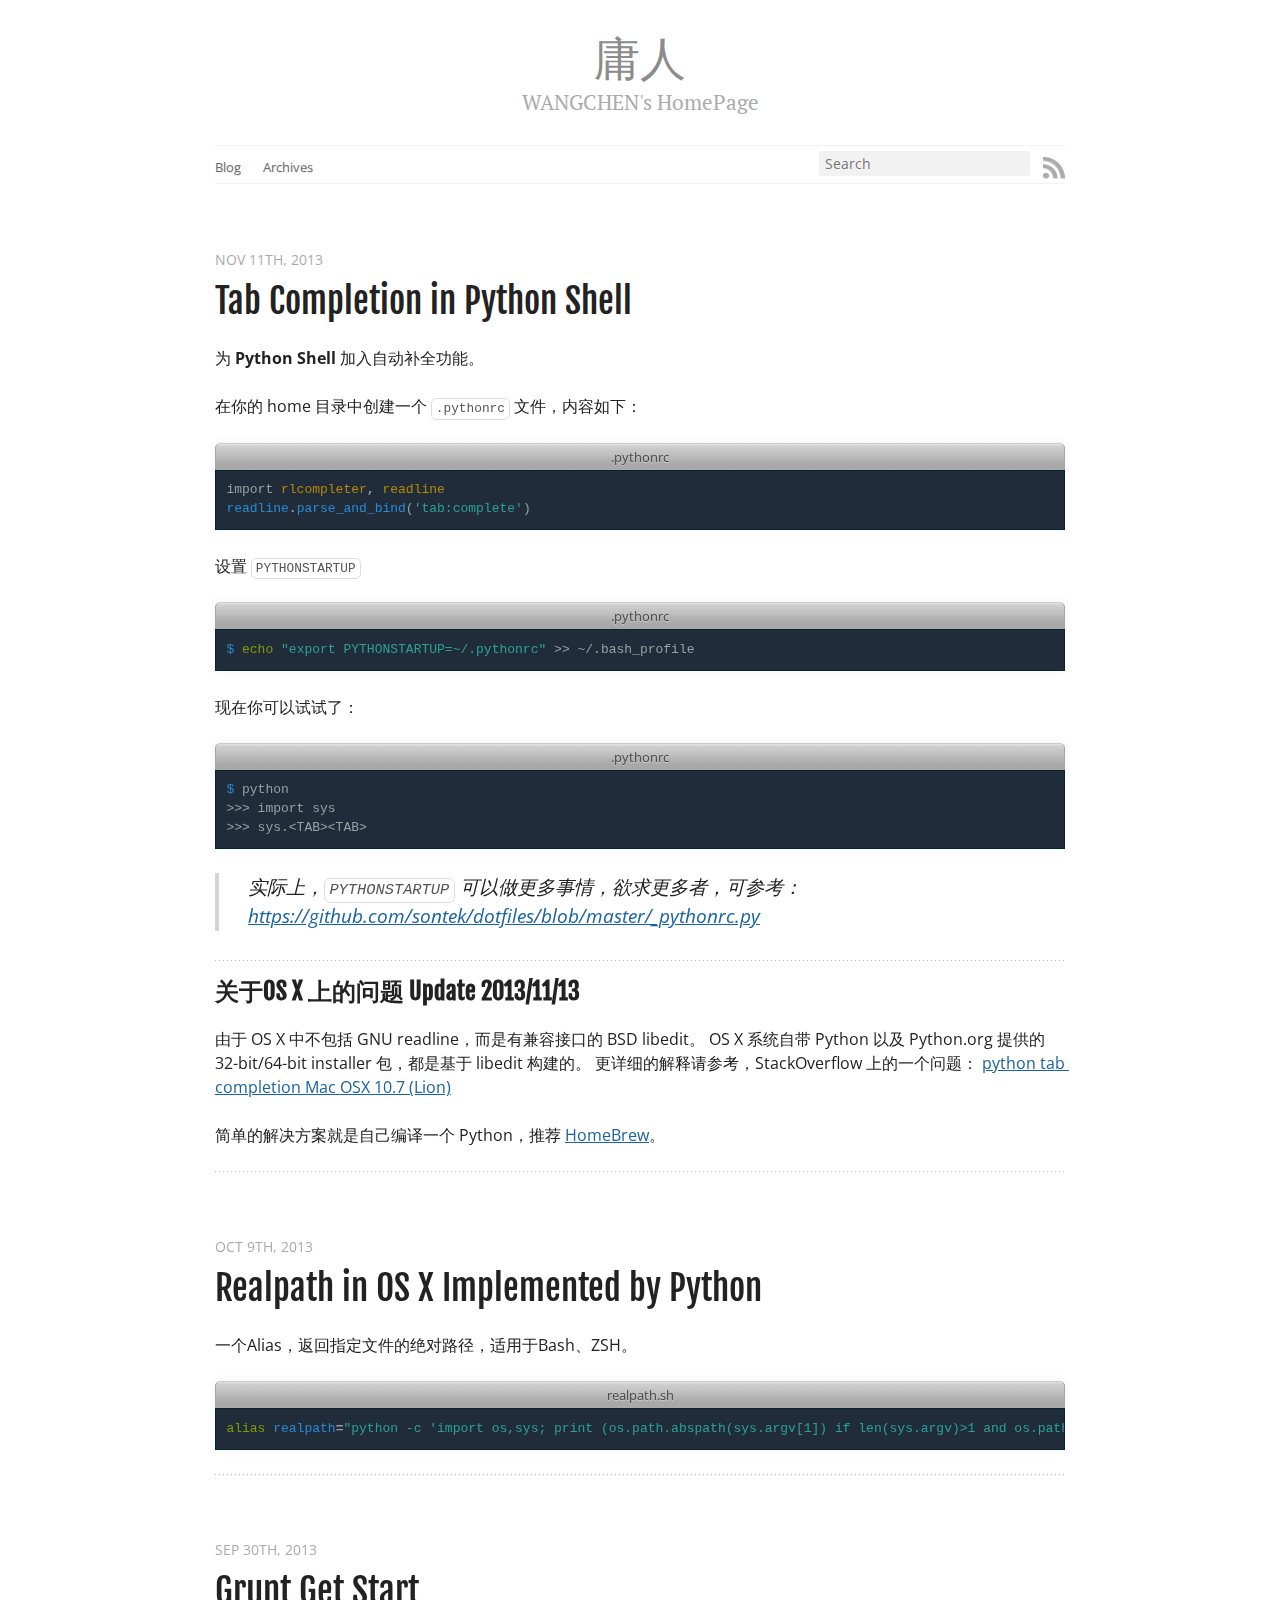
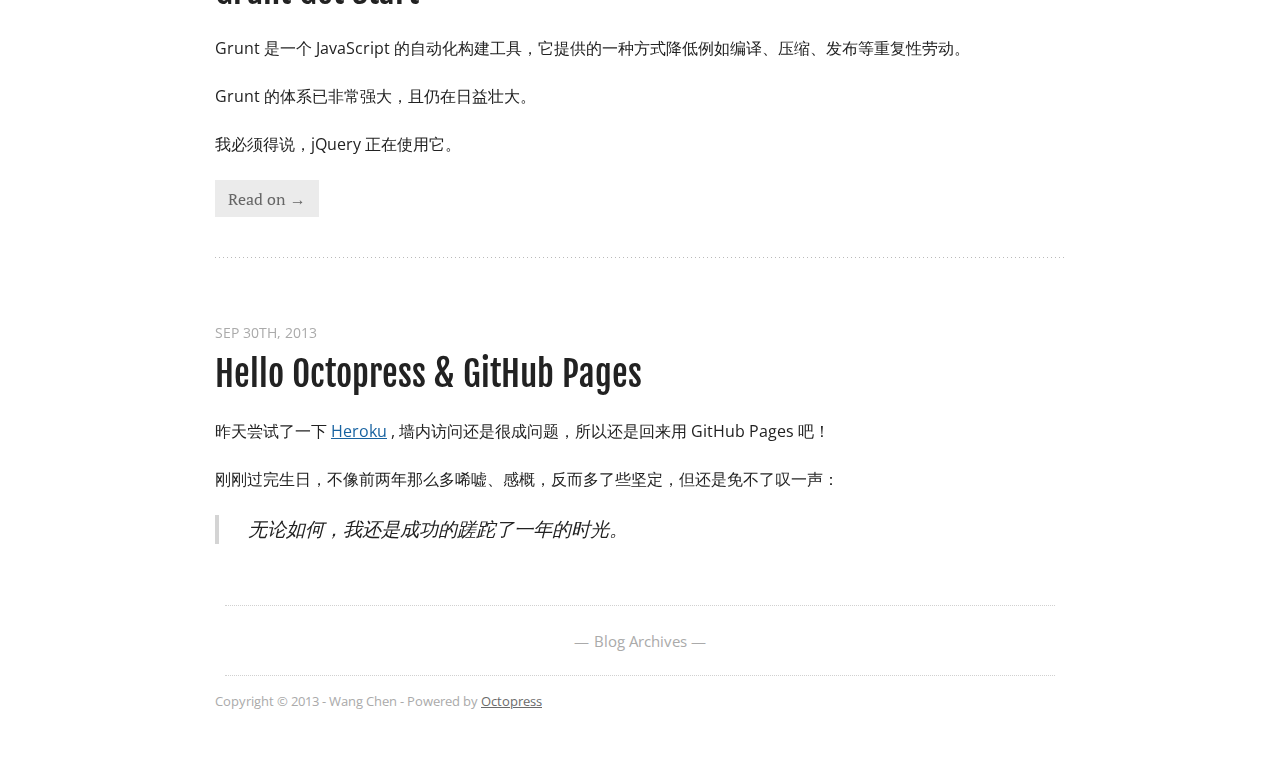
==== commit e02d5b72: "Site updated at 2013-11-13 12:16:24 UTC" ====
--- a/index.html
+++ b/index.html
@@ -131,6 +131,15 @@
 
 <blockquote><p>实际上，<code>PYTHONSTARTUP</code> 可以做更多事情，欲求更多者，可参考：
 <a href="https://github.com/sontek/dotfiles/blob/master/_pythonrc.py">https://github.com/sontek/dotfiles/blob/master/_pythonrc.py</a></p></blockquote>
+
+<h2>关于OS X 上的问题 Update 2013/11/13</h2>
+
+<p>由于 OS X 中不包括 GNU readline，而是有兼容接口的 BSD libedit。
+OS X 系统自带 Python 以及 Python.org 提供的 32-bit/64-bit installer 包，都是基于 libedit 构建的。
+更详细的解释请参考，StackOverflow 上的一个问题：
+<a href="http://stackoverflow.com/questions/7116038/python-tab-completion-mac-osx-10-7-lion">python tab completion Mac OSX 10.7 (Lion)</a></p>
+
+<p>简单的解决方案就是自己编译一个 Python，推荐 <a href="https://github.com/mxcl/homebrew/wiki/Homebrew-and-Python">HomeBrew</a>。</p>
 </div>
   
   
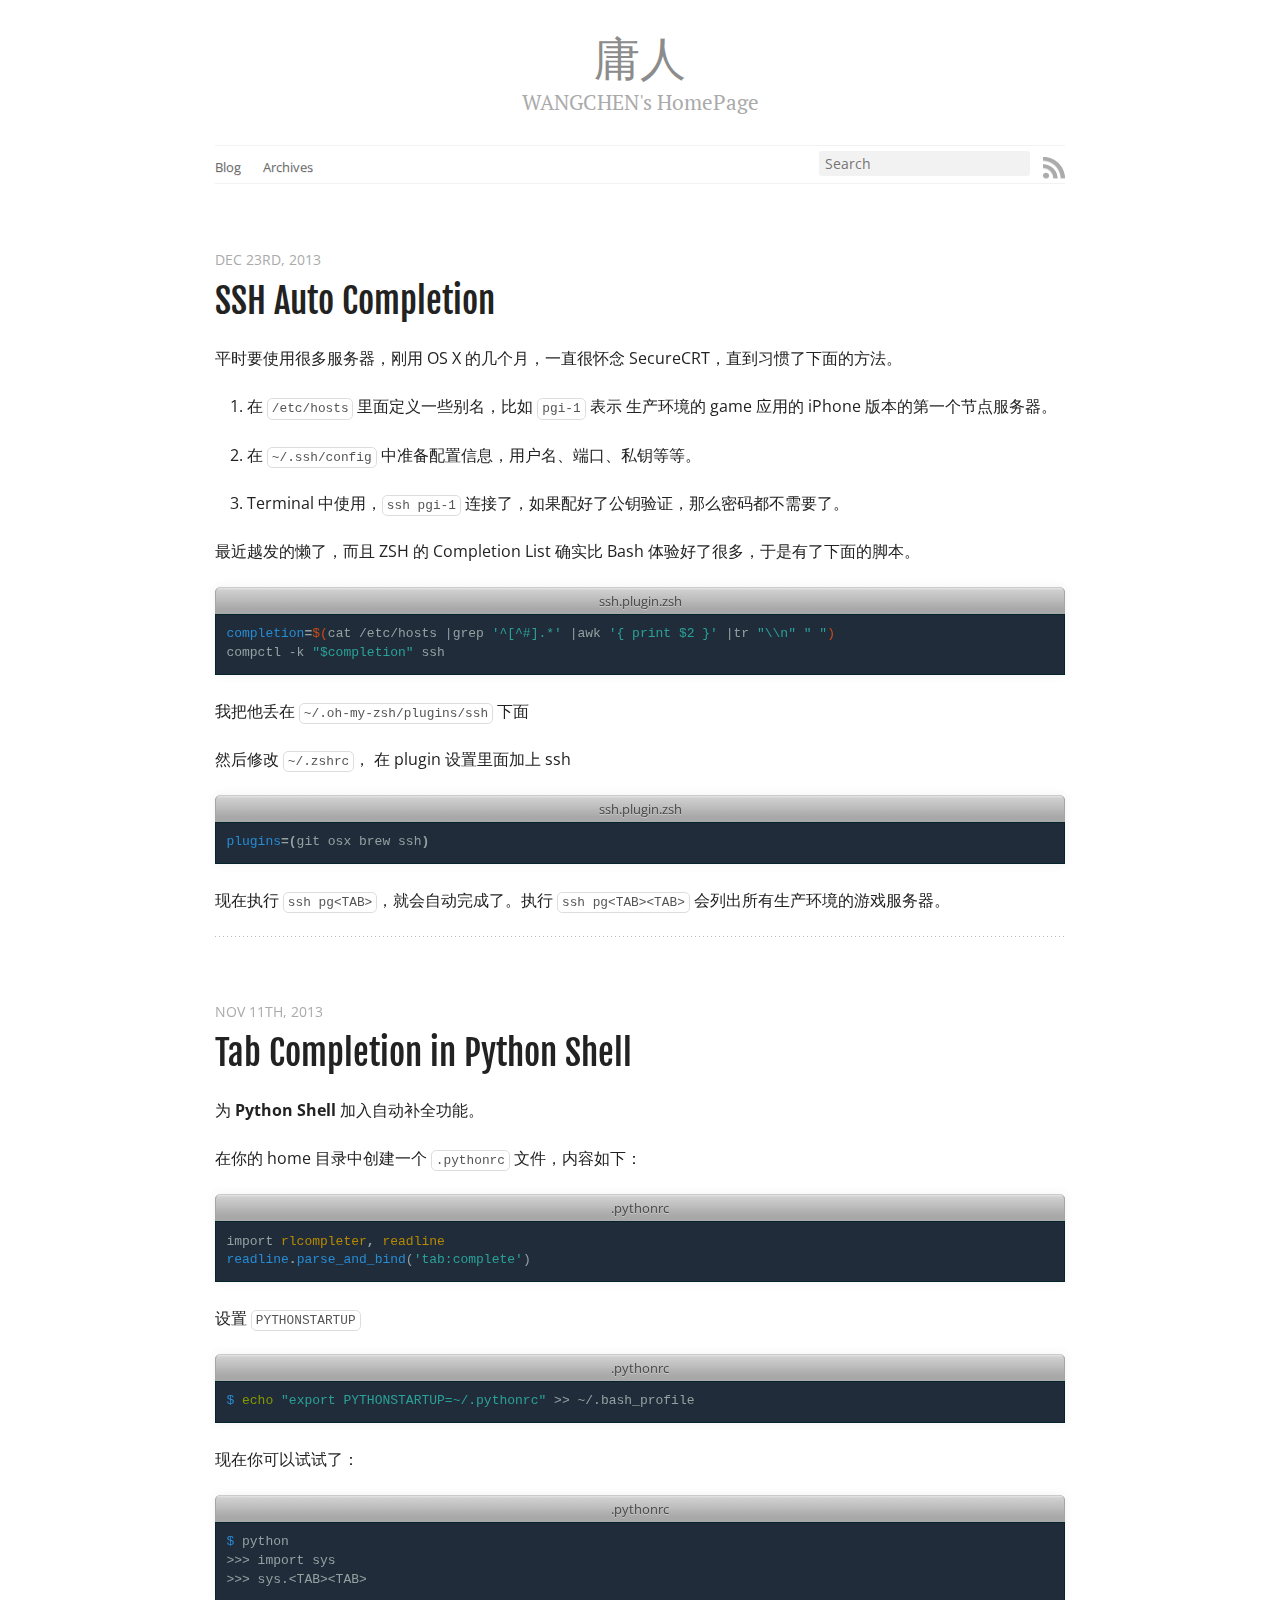
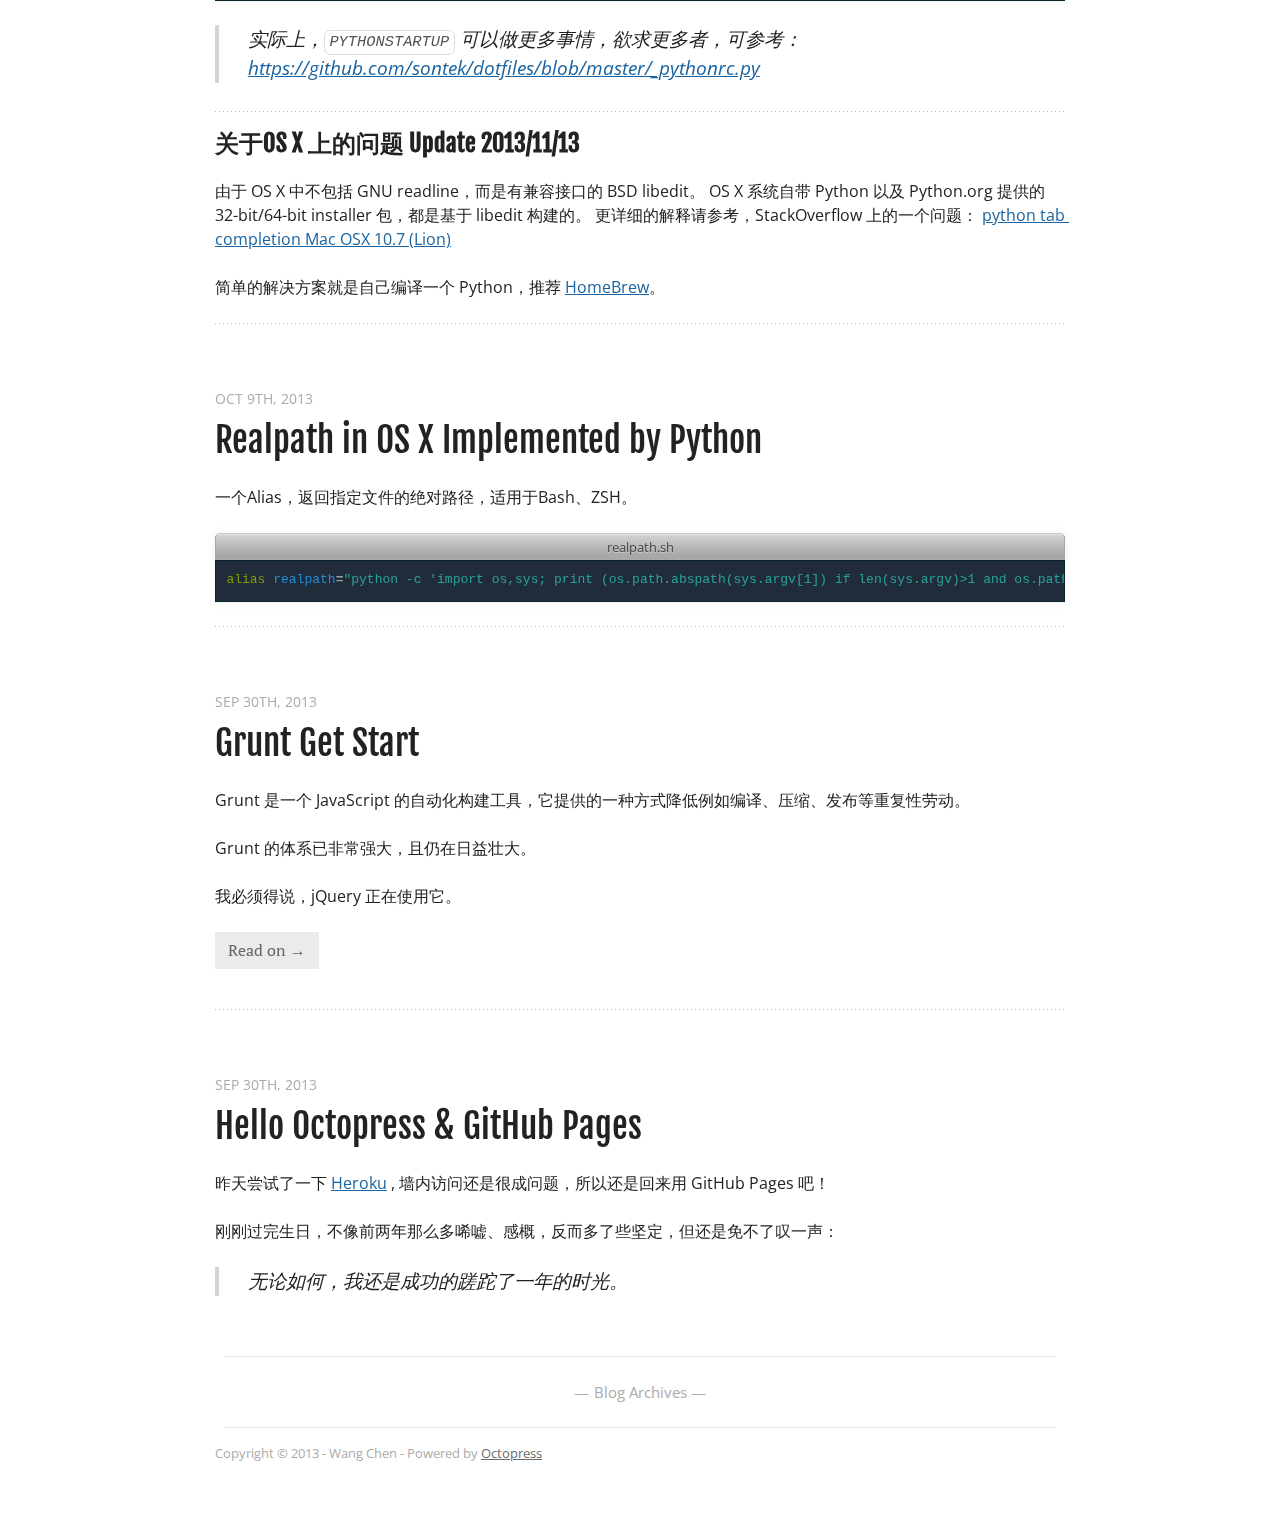
==== commit 48bf88ad: "Site updated at 2013-12-23 07:39:00 UTC" ====
--- a/index.html
+++ b/index.html
@@ -9,10 +9,8 @@
   <meta name="author" content="Wang Chen">
 
   
-  <meta name="description" content="为 Python Shell 加入自动补全功能。 在你的 home 目录中创建一个 .pythonrc 文件，内容如下： .pythonrc 1
-2
-import rlcompleter, readline
-readline.parse_and_bind(&#39;tab:complete&#39 &hellip;">
+  <meta name="description" content="平时要使用很多服务器，刚用 OS X 的几个月，一直很怀念 SecureCRT，直到习惯了下面的方法。 在 /etc/hosts 里面定义一些别名，比如 pgi-1 表示 生产环境的 game 应用的 iPhone 版本的第一个节点服务器。
+在 ~/.ssh/config 中准备配置信息，用户名、 &hellip;">
   
 
   <!-- http://t.co/dKP3o1e -->
@@ -74,6 +72,71 @@
       
   <header>
     
+      <h1 class="entry-title"><a href="/blog/2013/12/23/ssh-auto-completion/">SSH Auto Completion</a></h1>
+    
+    
+      <p class="meta">
+        
+
+
+
+
+
+
+
+
+  
+
+
+<time datetime="2013-12-23T15:27:00+08:00" pubdate data-updated="true">Dec 23<span>rd</span>, 2013</time>
+        
+      </p>
+    
+  </header>
+
+
+  <div class="entry-content"><p>平时要使用很多服务器，刚用 OS X 的几个月，一直很怀念 SecureCRT，直到习惯了下面的方法。</p>
+
+<ol>
+<li><p>在 <code>/etc/hosts</code> 里面定义一些别名，比如 <code>pgi-1</code> 表示 生产环境的 game 应用的 iPhone 版本的第一个节点服务器。</p></li>
+<li><p>在 <code>~/.ssh/config</code> 中准备配置信息，用户名、端口、私钥等等。</p></li>
+<li><p>Terminal 中使用，<code>ssh pgi-1</code> 连接了，如果配好了公钥验证，那么密码都不需要了。</p></li>
+</ol>
+
+
+<p>最近越发的懒了，而且 ZSH 的 Completion List 确实比 Bash 体验好了很多，于是有了下面的脚本。</p>
+
+<figure class='code'><figcaption><span>ssh.plugin.zsh </span></figcaption>
+<div class="highlight"><table><tr><td class="gutter"><pre class="line-numbers"><span class='line-number'>1</span>
+<span class='line-number'>2</span>
+</pre></td><td class='code'><pre><code class='sh'><span class='line'><span class="nv">completion</span><span class="o">=</span><span class="k">$(</span>cat /etc/hosts |grep <span class="s1">&#39;^[^#].*&#39;</span> |awk <span class="s1">&#39;{ print $2 }&#39;</span> |tr <span class="s2">&quot;\\n&quot;</span> <span class="s2">&quot; &quot;</span><span class="k">)</span>
+</span><span class='line'>compctl -k <span class="s2">&quot;$completion&quot;</span> ssh
+</span></code></pre></td></tr></table></div></figure>
+
+
+<p>我把他丢在 <code>~/.oh-my-zsh/plugins/ssh</code> 下面</p>
+
+<p>然后修改 <code>~/.zshrc</code>， 在 plugin 设置里面加上 ssh</p>
+
+<figure class='code'><figcaption><span>ssh.plugin.zsh </span></figcaption>
+<div class="highlight"><table><tr><td class="gutter"><pre class="line-numbers"><span class='line-number'>1</span>
+</pre></td><td class='code'><pre><code class='sh'><span class='line'><span class="nv">plugins</span><span class="o">=(</span>git osx brew ssh<span class="o">)</span>
+</span></code></pre></td></tr></table></div></figure>
+
+
+<p>现在执行 <code>ssh pg&lt;TAB&gt;</code>，就会自动完成了。执行 <code>ssh pg&lt;TAB&gt;&lt;TAB&gt;</code> 会列出所有生产环境的游戏服务器。</p>
+</div>
+  
+  
+
+
+    </article>
+  
+  
+    <article>
+      
+  <header>
+    
       <h1 class="entry-title"><a href="/blog/2013/11/11/tab-completion-in-python-shell/">Tab Completion in Python Shell</a></h1>
     
     
@@ -285,6 +348,10 @@
     <section>
   <h1>Recent Posts</h1>
   <ul id="recent_posts">
+    
+      <li class="post">
+        <a href="/blog/2013/12/23/ssh-auto-completion/">SSH auto completion</a>
+      </li>
     
       <li class="post">
         <a href="/blog/2013/11/11/tab-completion-in-python-shell/">Tab completion in Python Shell</a>
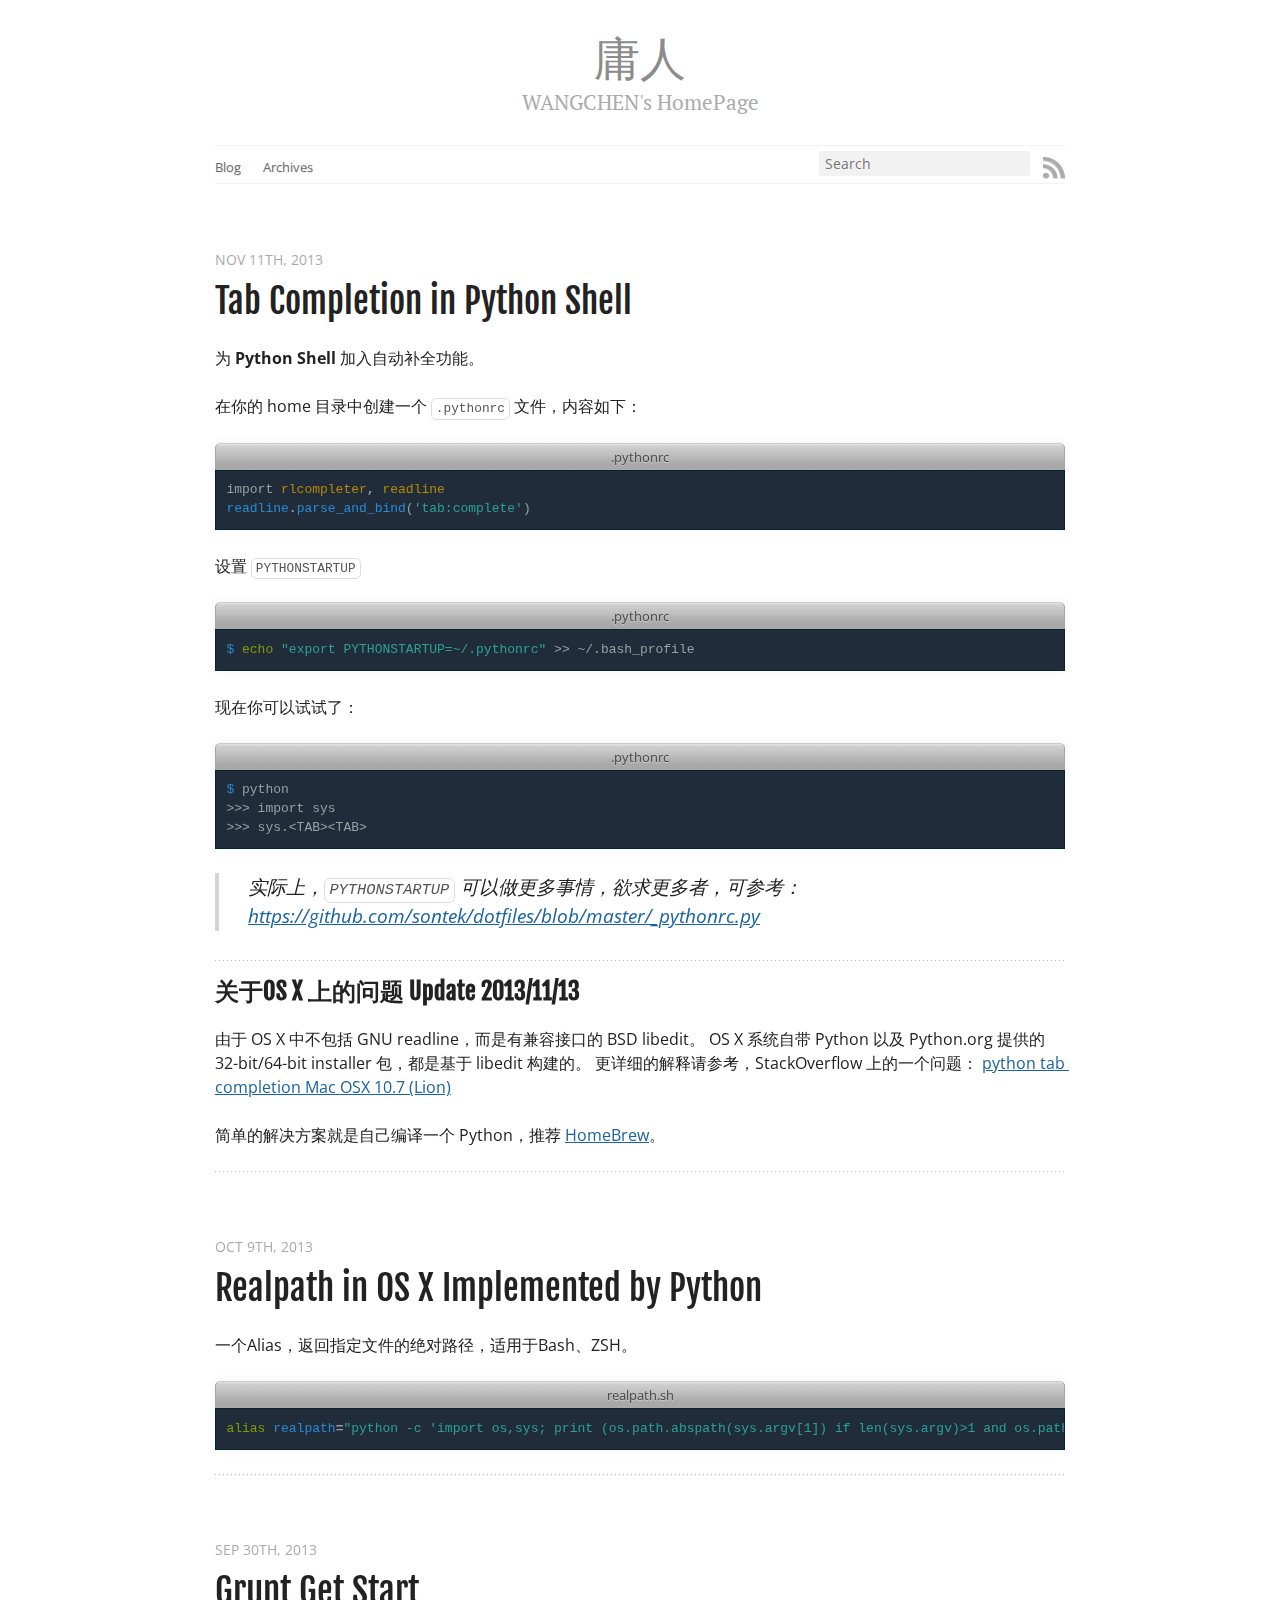
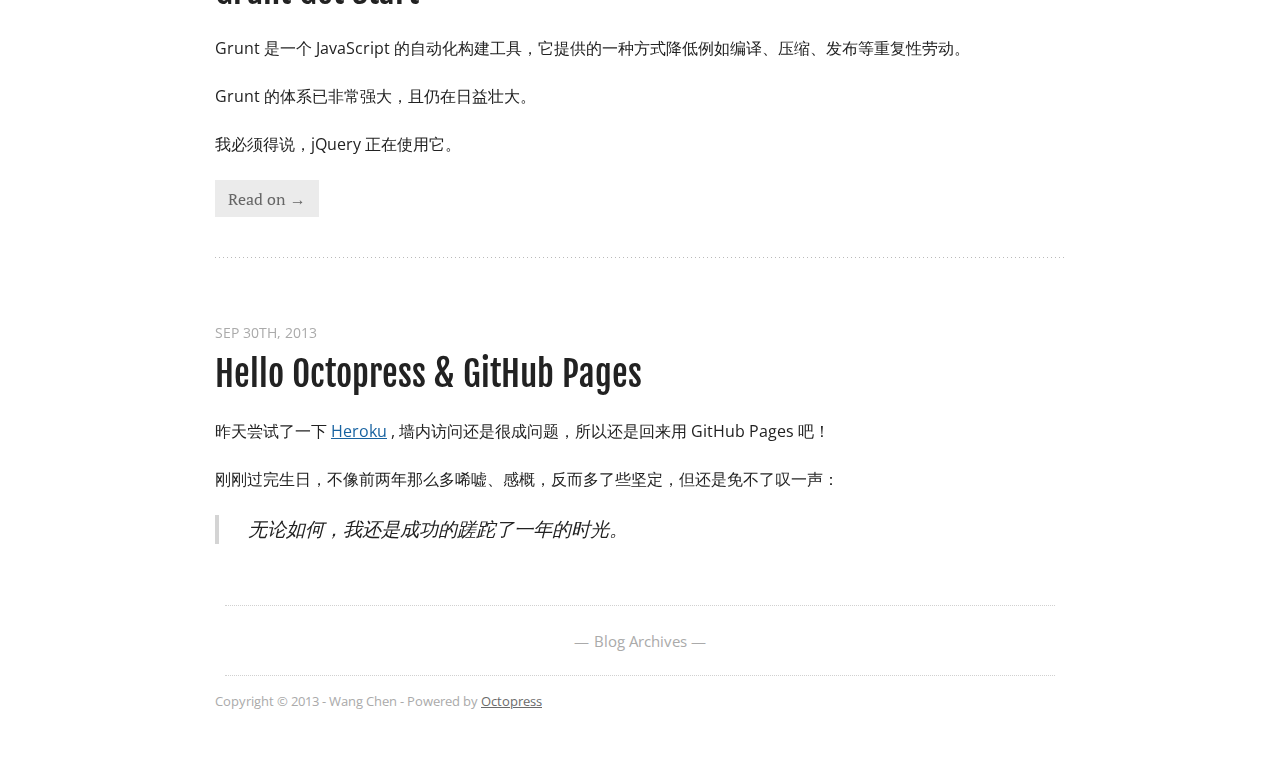
==== commit 2b24555e: "Site updated at 2013-12-23 08:21:53 UTC" ====
--- a/index.html
+++ b/index.html
@@ -9,8 +9,10 @@
   <meta name="author" content="Wang Chen">
 
   
-  <meta name="description" content="平时要使用很多服务器，刚用 OS X 的几个月，一直很怀念 SecureCRT，直到习惯了下面的方法。 在 /etc/hosts 里面定义一些别名，比如 pgi-1 表示 生产环境的 game 应用的 iPhone 版本的第一个节点服务器。
-在 ~/.ssh/config 中准备配置信息，用户名、 &hellip;">
+  <meta name="description" content="为 Python Shell 加入自动补全功能。 在你的 home 目录中创建一个 .pythonrc 文件，内容如下： .pythonrc 1
+2
+import rlcompleter, readline
+readline.parse_and_bind(&#39;tab:complete&#39 &hellip;">
   
 
   <!-- http://t.co/dKP3o1e -->
@@ -72,71 +74,6 @@
       
   <header>
     
-      <h1 class="entry-title"><a href="/blog/2013/12/23/ssh-auto-completion/">SSH Auto Completion</a></h1>
-    
-    
-      <p class="meta">
-        
-
-
-
-
-
-
-
-
-  
-
-
-<time datetime="2013-12-23T15:27:00+08:00" pubdate data-updated="true">Dec 23<span>rd</span>, 2013</time>
-        
-      </p>
-    
-  </header>
-
-
-  <div class="entry-content"><p>平时要使用很多服务器，刚用 OS X 的几个月，一直很怀念 SecureCRT，直到习惯了下面的方法。</p>
-
-<ol>
-<li><p>在 <code>/etc/hosts</code> 里面定义一些别名，比如 <code>pgi-1</code> 表示 生产环境的 game 应用的 iPhone 版本的第一个节点服务器。</p></li>
-<li><p>在 <code>~/.ssh/config</code> 中准备配置信息，用户名、端口、私钥等等。</p></li>
-<li><p>Terminal 中使用，<code>ssh pgi-1</code> 连接了，如果配好了公钥验证，那么密码都不需要了。</p></li>
-</ol>
-
-
-<p>最近越发的懒了，而且 ZSH 的 Completion List 确实比 Bash 体验好了很多，于是有了下面的脚本。</p>
-
-<figure class='code'><figcaption><span>ssh.plugin.zsh </span></figcaption>
-<div class="highlight"><table><tr><td class="gutter"><pre class="line-numbers"><span class='line-number'>1</span>
-<span class='line-number'>2</span>
-</pre></td><td class='code'><pre><code class='sh'><span class='line'><span class="nv">completion</span><span class="o">=</span><span class="k">$(</span>cat /etc/hosts |grep <span class="s1">&#39;^[^#].*&#39;</span> |awk <span class="s1">&#39;{ print $2 }&#39;</span> |tr <span class="s2">&quot;\\n&quot;</span> <span class="s2">&quot; &quot;</span><span class="k">)</span>
-</span><span class='line'>compctl -k <span class="s2">&quot;$completion&quot;</span> ssh
-</span></code></pre></td></tr></table></div></figure>
-
-
-<p>我把他丢在 <code>~/.oh-my-zsh/plugins/ssh</code> 下面</p>
-
-<p>然后修改 <code>~/.zshrc</code>， 在 plugin 设置里面加上 ssh</p>
-
-<figure class='code'><figcaption><span>ssh.plugin.zsh </span></figcaption>
-<div class="highlight"><table><tr><td class="gutter"><pre class="line-numbers"><span class='line-number'>1</span>
-</pre></td><td class='code'><pre><code class='sh'><span class='line'><span class="nv">plugins</span><span class="o">=(</span>git osx brew ssh<span class="o">)</span>
-</span></code></pre></td></tr></table></div></figure>
-
-
-<p>现在执行 <code>ssh pg&lt;TAB&gt;</code>，就会自动完成了。执行 <code>ssh pg&lt;TAB&gt;&lt;TAB&gt;</code> 会列出所有生产环境的游戏服务器。</p>
-</div>
-  
-  
-
-
-    </article>
-  
-  
-    <article>
-      
-  <header>
-    
       <h1 class="entry-title"><a href="/blog/2013/11/11/tab-completion-in-python-shell/">Tab Completion in Python Shell</a></h1>
     
     
@@ -348,10 +285,6 @@
     <section>
   <h1>Recent Posts</h1>
   <ul id="recent_posts">
-    
-      <li class="post">
-        <a href="/blog/2013/12/23/ssh-auto-completion/">SSH auto completion</a>
-      </li>
     
       <li class="post">
         <a href="/blog/2013/11/11/tab-completion-in-python-shell/">Tab completion in Python Shell</a>
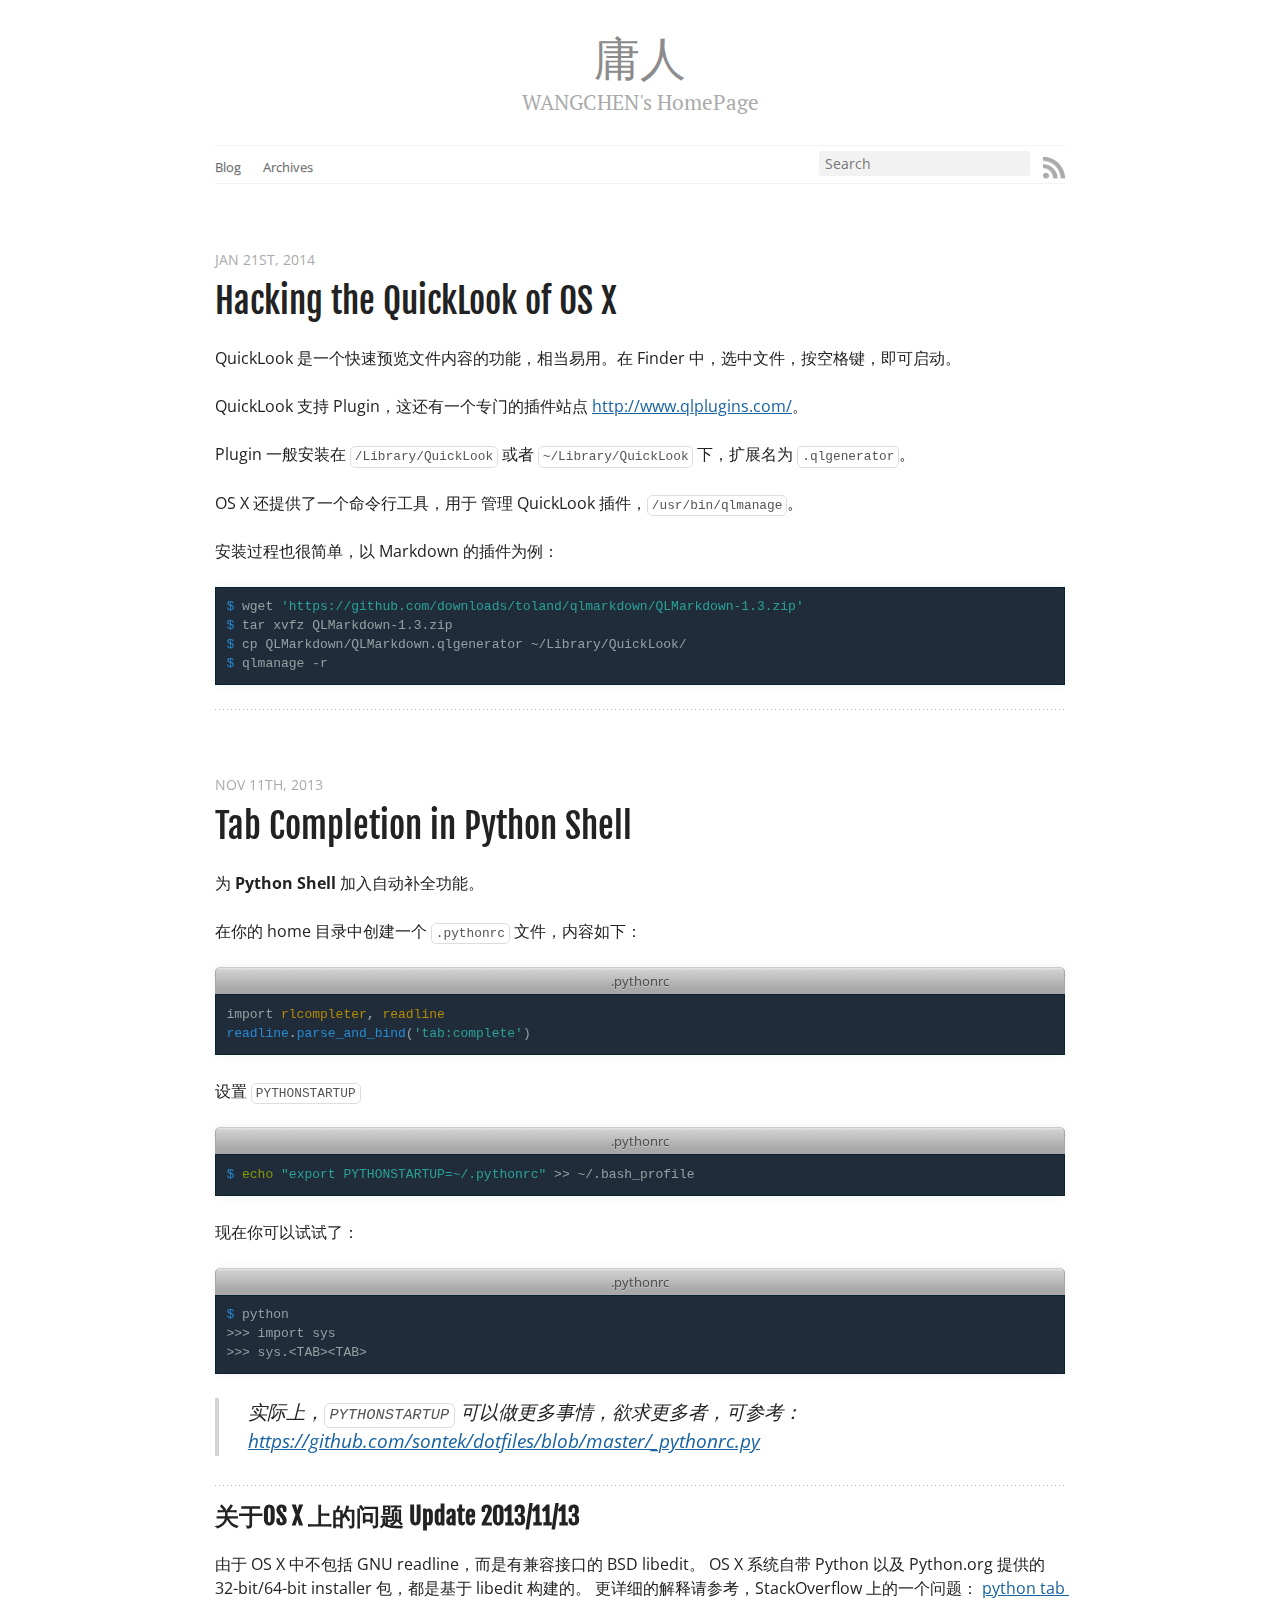
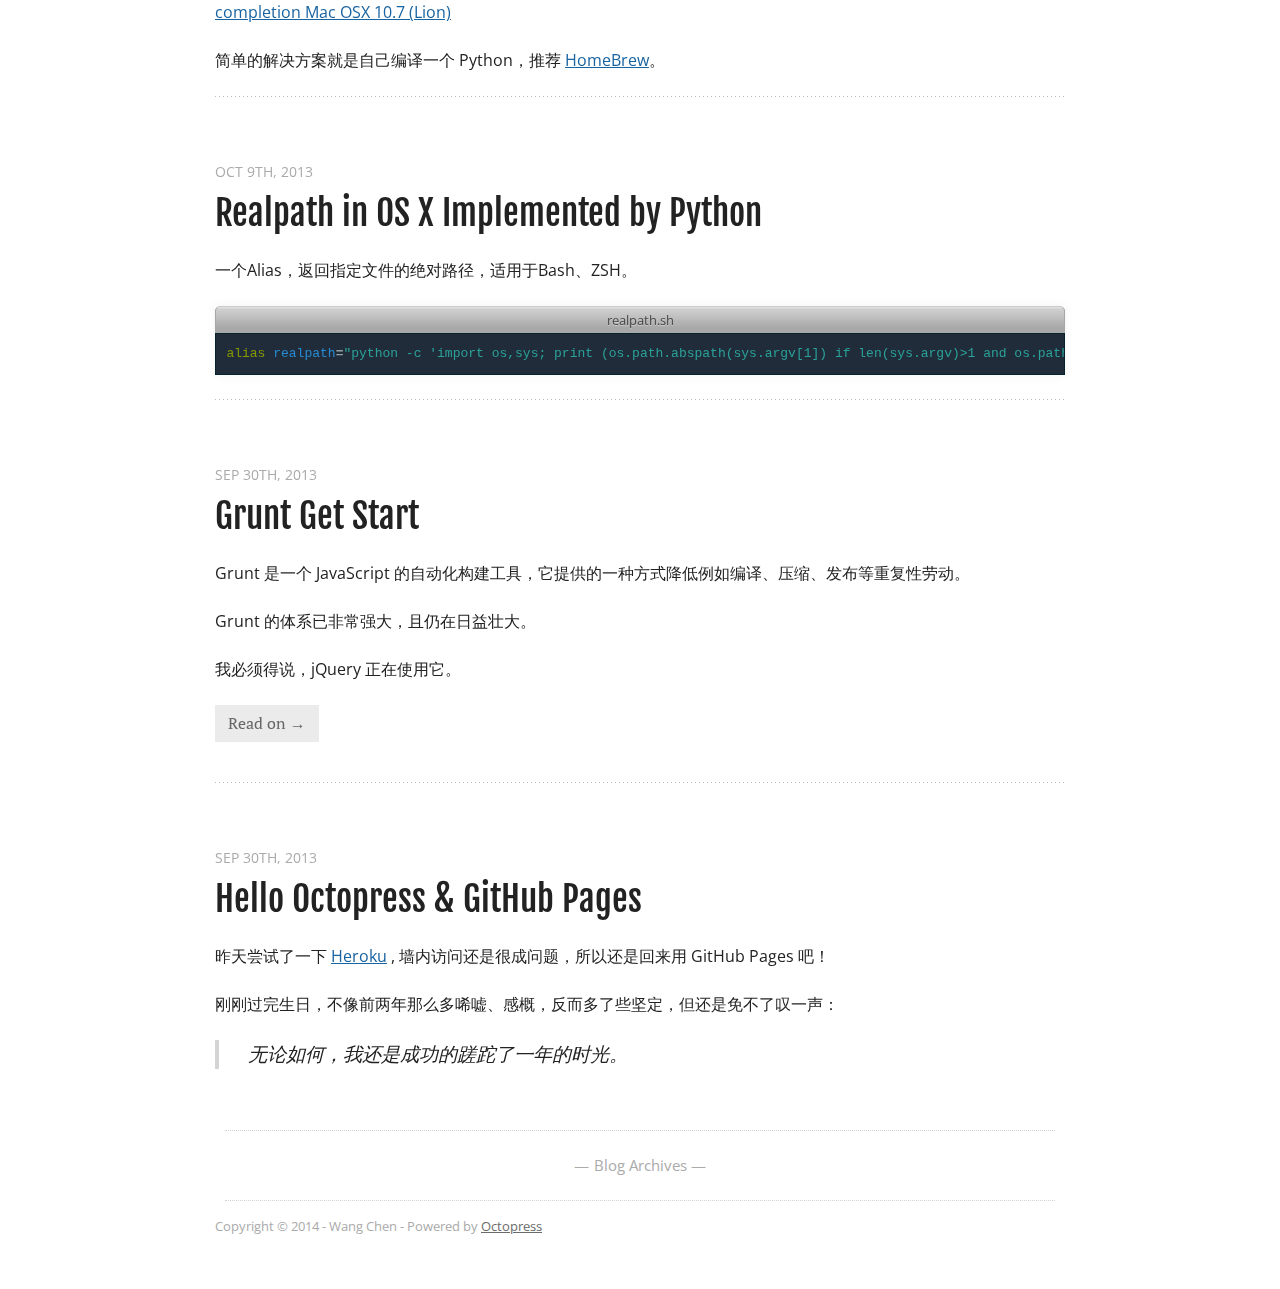
==== commit 7e923f44: "Site updated at 2014-01-21 05:59:24 UTC" ====
--- a/index.html
+++ b/index.html
@@ -9,10 +9,7 @@
   <meta name="author" content="Wang Chen">
 
   
-  <meta name="description" content="为 Python Shell 加入自动补全功能。 在你的 home 目录中创建一个 .pythonrc 文件，内容如下： .pythonrc 1
-2
-import rlcompleter, readline
-readline.parse_and_bind(&#39;tab:complete&#39 &hellip;">
+  <meta name="description" content="QuickLook 是一个快速预览文件内容的功能，相当易用。在 Finder 中，选中文件，按空格键，即可启动。 QuickLook 支持 Plugin，这还有一个专门的插件站点 http://www.qlplugins.com/。 Plugin 一般安装在 /Library/QuickLook &hellip;">
   
 
   <!-- http://t.co/dKP3o1e -->
@@ -74,6 +71,61 @@
       
   <header>
     
+      <h1 class="entry-title"><a href="/blog/2014/01/21/hacking-the-quicklook-of-os-x/">Hacking the QuickLook of OS X</a></h1>
+    
+    
+      <p class="meta">
+        
+
+
+
+
+
+
+
+
+  
+
+
+<time datetime="2014-01-21T13:44:00+08:00" pubdate data-updated="true">Jan 21<span>st</span>, 2014</time>
+        
+      </p>
+    
+  </header>
+
+
+  <div class="entry-content"><p>QuickLook 是一个快速预览文件内容的功能，相当易用。在 Finder 中，选中文件，按空格键，即可启动。</p>
+
+<p>QuickLook 支持 Plugin，这还有一个专门的插件站点 <a href="http://www.qlplugins.com/">http://www.qlplugins.com/</a>。</p>
+
+<p>Plugin 一般安装在 <code>/Library/QuickLook</code> 或者 <code>~/Library/QuickLook</code> 下，扩展名为 <code>.qlgenerator</code>。</p>
+
+<p>OS X 还提供了一个命令行工具，用于 管理 QuickLook 插件，<code>/usr/bin/qlmanage</code>。</p>
+
+<p>安装过程也很简单，以 Markdown 的插件为例：</p>
+
+<figure class='code'><div class="highlight"><table><tr><td class="gutter"><pre class="line-numbers"><span class='line-number'>1</span>
+<span class='line-number'>2</span>
+<span class='line-number'>3</span>
+<span class='line-number'>4</span>
+</pre></td><td class='code'><pre><code class='sh'><span class='line'><span class="nv">$ </span>wget <span class="s1">&#39;https://github.com/downloads/toland/qlmarkdown/QLMarkdown-1.3.zip&#39;</span>
+</span><span class='line'><span class="nv">$ </span>tar xvfz QLMarkdown-1.3.zip
+</span><span class='line'><span class="nv">$ </span>cp QLMarkdown/QLMarkdown.qlgenerator ~/Library/QuickLook/
+</span><span class='line'><span class="nv">$ </span>qlmanage -r
+</span></code></pre></td></tr></table></div></figure>
+
+</div>
+  
+  
+
+
+    </article>
+  
+  
+    <article>
+      
+  <header>
+    
       <h1 class="entry-title"><a href="/blog/2013/11/11/tab-completion-in-python-shell/">Tab Completion in Python Shell</a></h1>
     
     
@@ -285,6 +337,10 @@
     <section>
   <h1>Recent Posts</h1>
   <ul id="recent_posts">
+    
+      <li class="post">
+        <a href="/blog/2014/01/21/hacking-the-quicklook-of-os-x/">Hacking the QuickLook of OS X</a>
+      </li>
     
       <li class="post">
         <a href="/blog/2013/11/11/tab-completion-in-python-shell/">Tab completion in Python Shell</a>
@@ -353,7 +409,7 @@
     </div>
   </div>
   <footer role="contentinfo"><p>
-  Copyright &copy; 2013 - Wang Chen -
+  Copyright &copy; 2014 - Wang Chen -
   <span class="credit">Powered by <a href="http://octopress.org">Octopress</a></span>
 </p>
 
